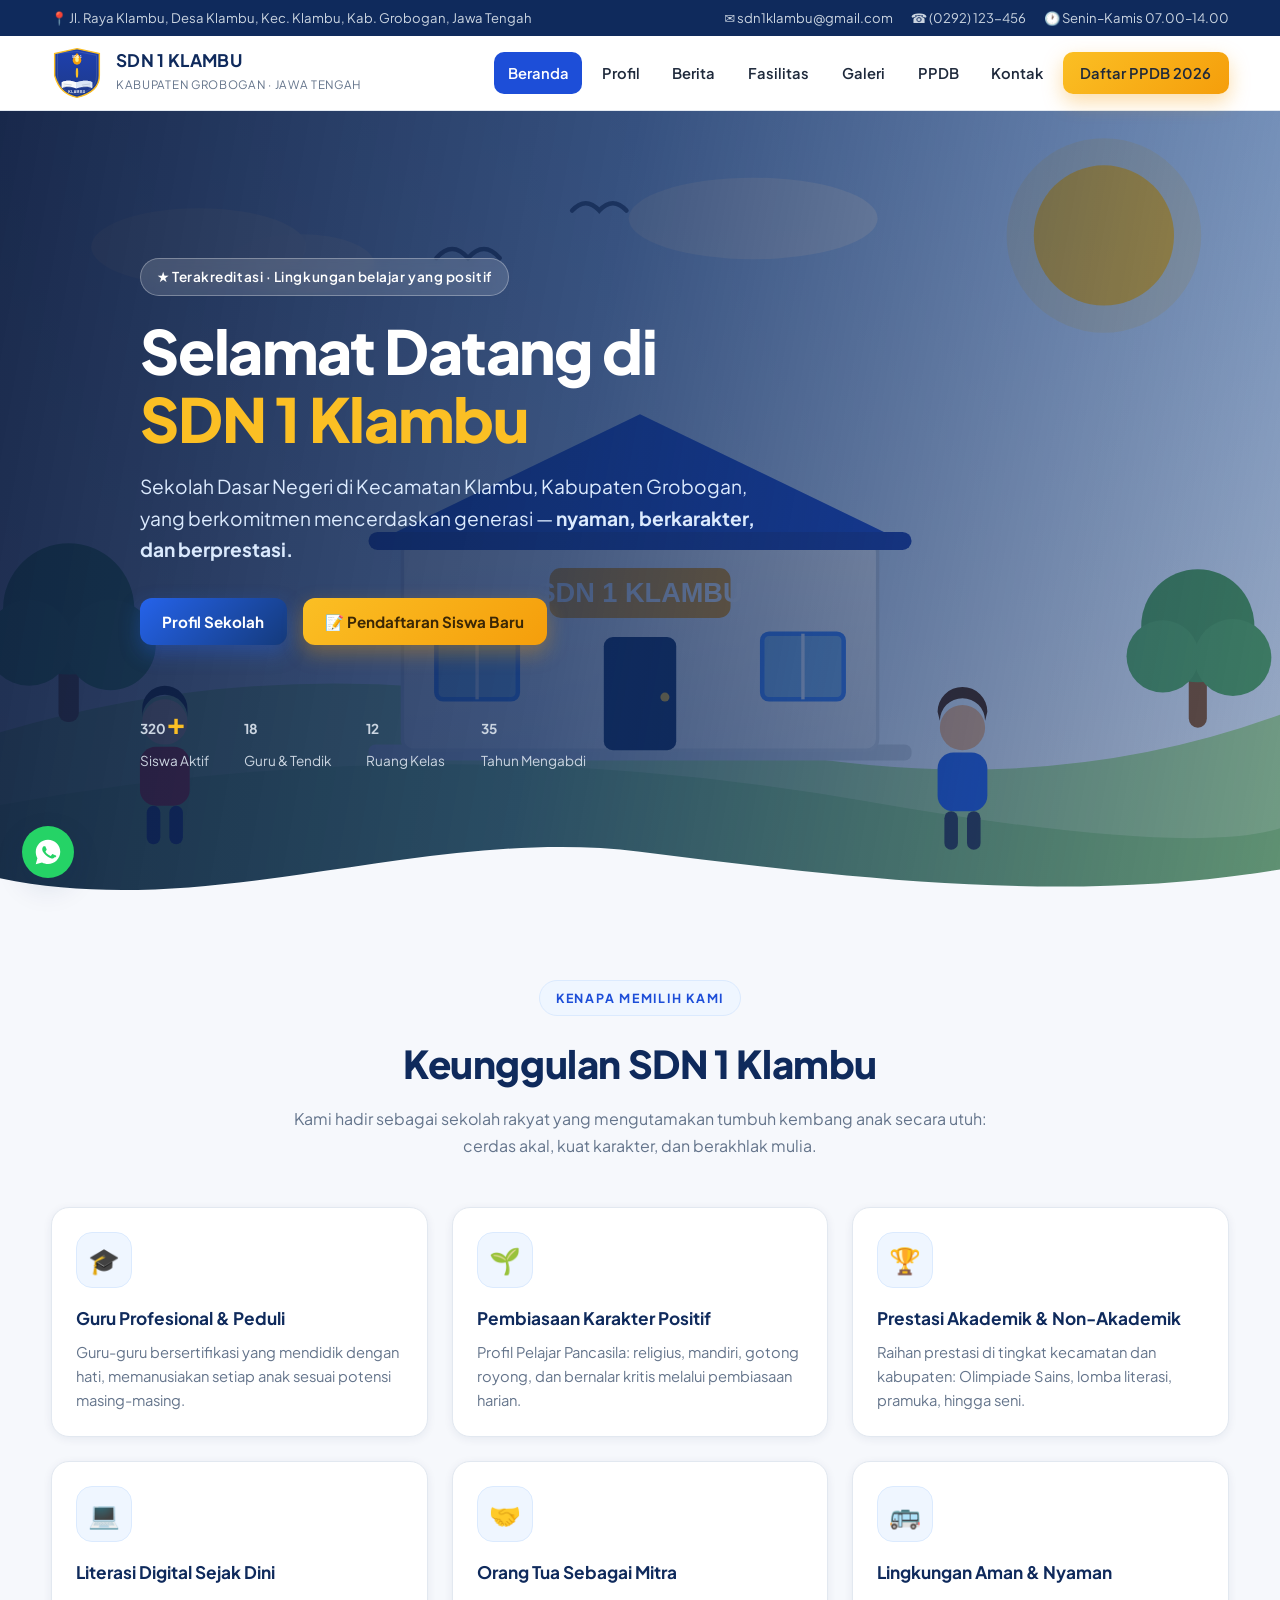
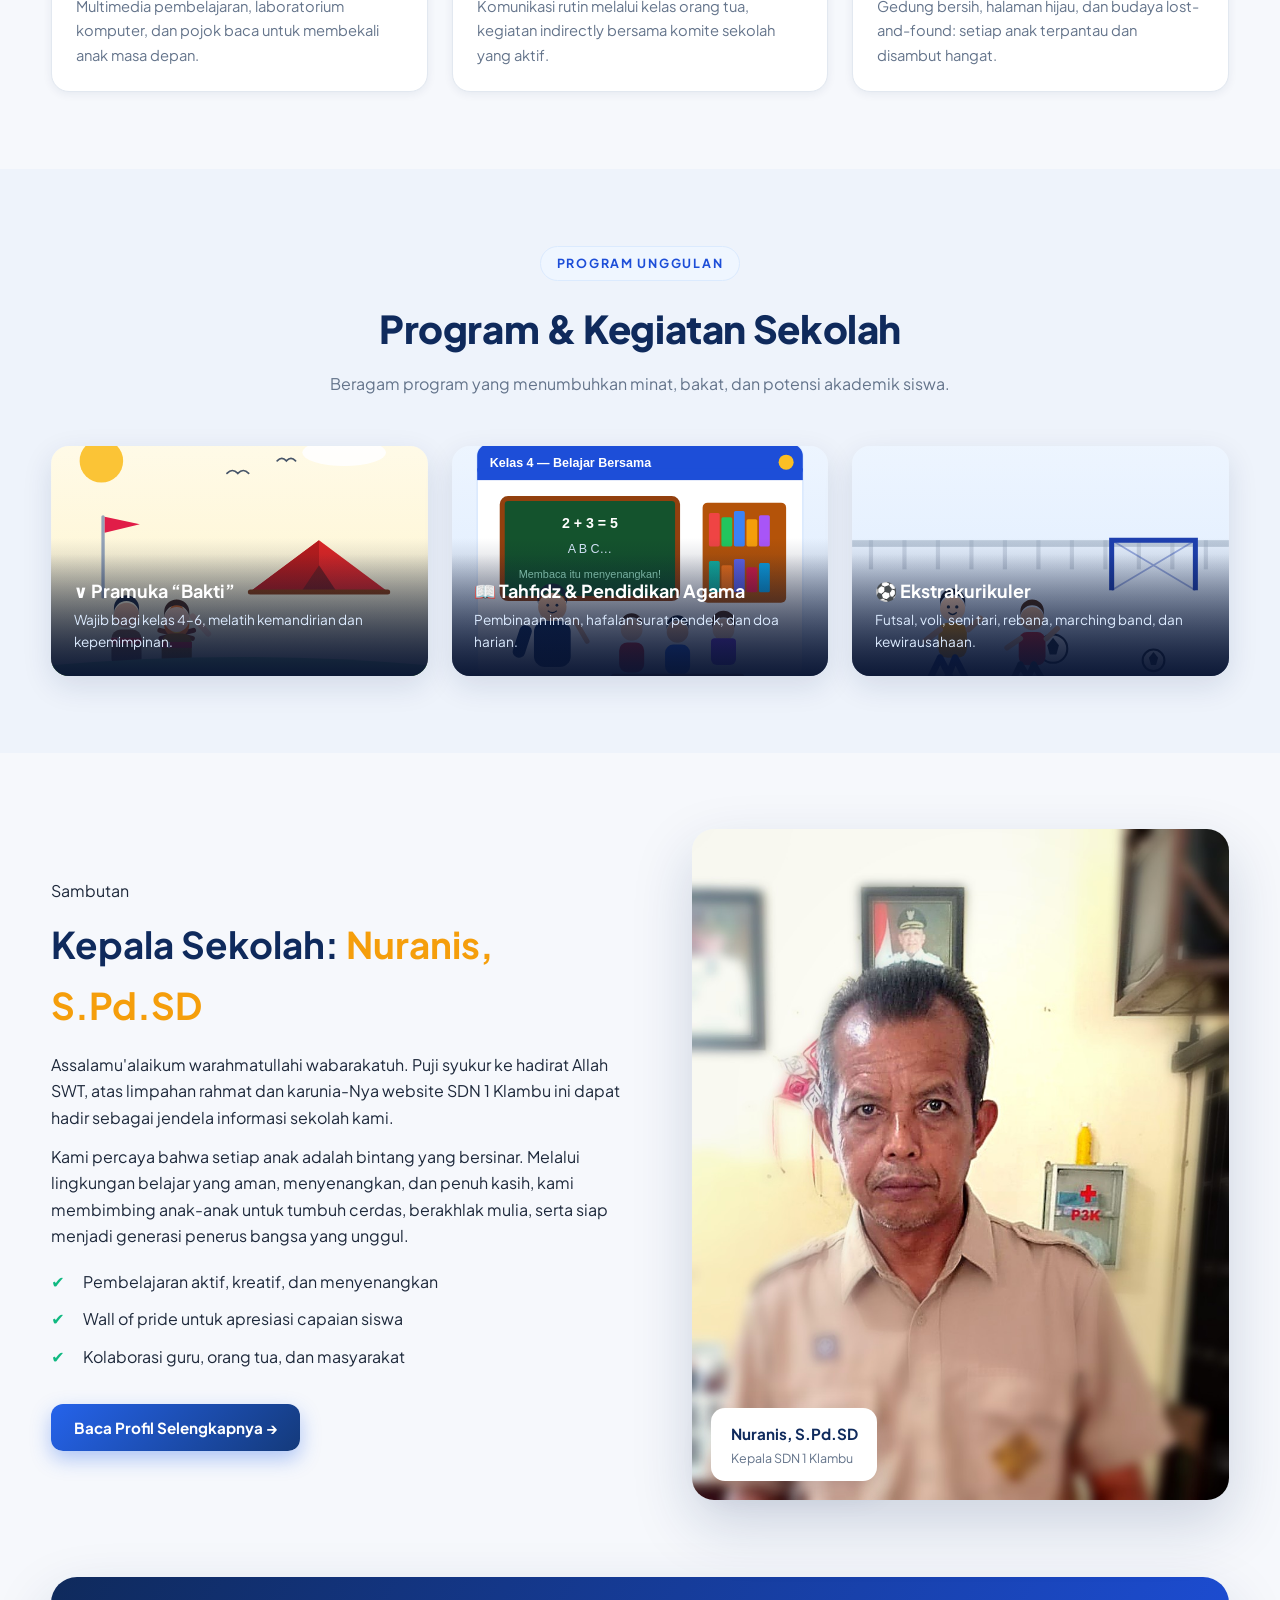
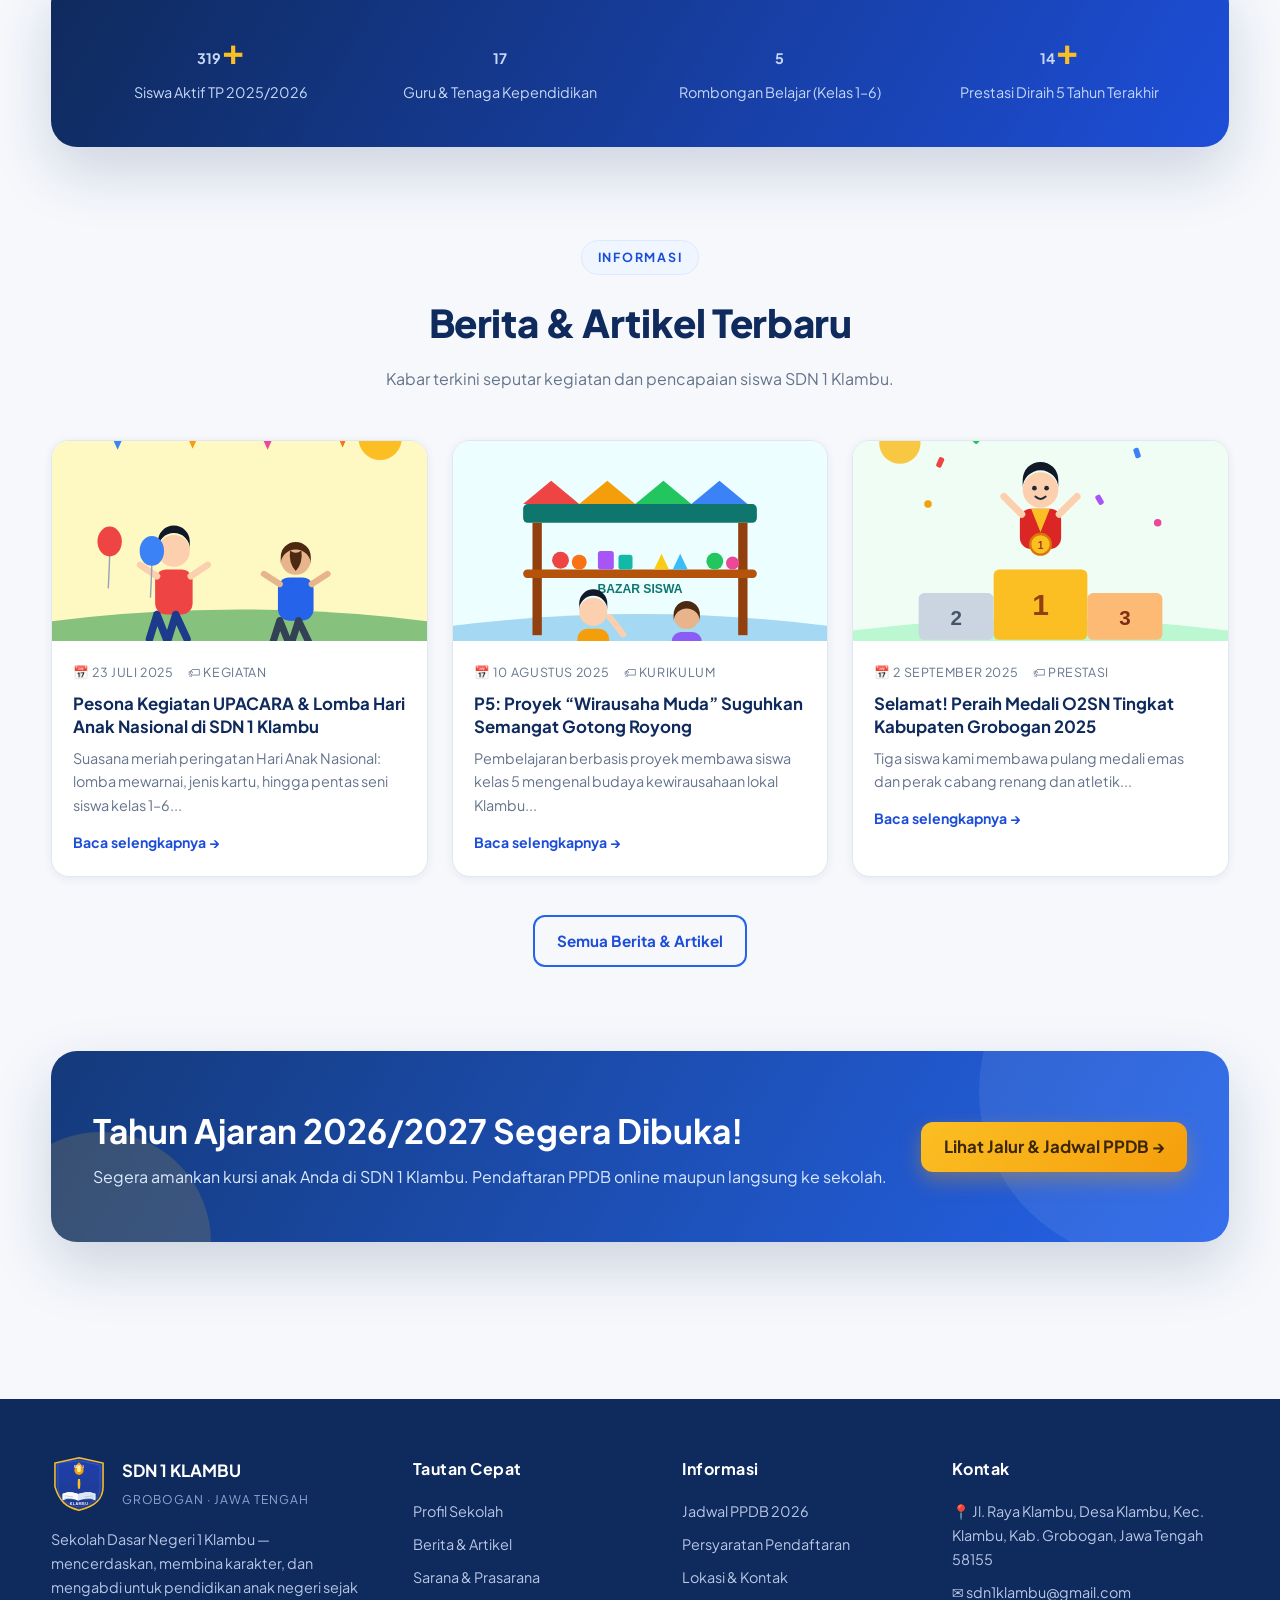
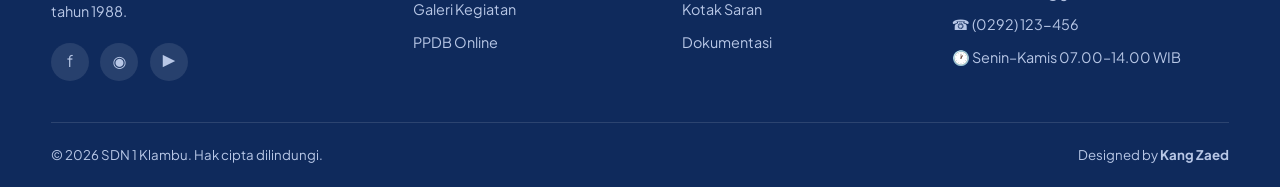
==== index.html @ c9714fe9 "Foto asli kepala sekolah: edit modern & tempel di beranda, profil, galeri" ====
<!DOCTYPE html>
<html lang="id">
<head>
<meta charset="UTF-8">
<meta name="viewport" content="width=device-width, initial-scale=1.0">
<title>SDN 1 Klambu — Sekolah Dasar Negeri 1 Klambu, Grobogan</title>
<meta name="description" content="Website resmi SD Negeri 1 Klambu, Kecamatan Klambu, Kabupaten Grobogan, Jawa Tengah. Kepala Sekolah: Nuranis, S.Pd.SD. Sekolah nyaman, berkarakter, berprestasi.">
<meta name="keywords" content="SDN 1 Klambu, SD Negeri Klambu, sekolah Grobogan, SD Klambu, PPDB Grobogan">
<meta property="og:title" content="SDN 1 Klambu — Sekolah Nyaman, Berkarakter, Berprestasi">
<meta property="og:description" content="Website resmi SD Negeri 1 Klambu, Kecamatan Klambu, Kabupaten Grobogan, Jawa Tengah.">
<meta property="og:type" content="website">
<link rel="icon" type="image/svg+xml" href="assets/img/logo.svg">
<link rel="preconnect" href="https://fonts.googleapis.com">
<link rel="preconnect" href="https://fonts.gstatic.com" crossorigin>
<link href="https://fonts.googleapis.com/css2?family=Plus+Jakarta+Sans:ital,wght@0,400;0,500;0,600;0,700;0,800;1,400&display=swap" rel="stylesheet">
<link rel="stylesheet" href="css/style.css">
</head>
<body>

<!-- ===== Topbar ===== -->
<div class="topbar">
  <div class="container">
    <div class="tb-item">📍 Jl. Raya Klambu, Desa Klambu, Kec. Klambu, Kab. Grobogan, Jawa Tengah</div>
    <div class="tb-right">
      <span class="tb-item">✉ sdn1klambu@gmail.com</span>
      <span class="tb-item">☎ (0292) 123-456</span>
      <span class="tb-item">🕐 Senin–Kamis 07.00–14.00</span>
    </div>
  </div>
</div>

<!-- ===== Navbar ===== -->
<header class="nav">
  <div class="container nav-inner">
    <a href="index.html" class="brand">
      <img src="assets/img/logo.svg" alt="Logo SDN 1 Klambu">
      <span class="brand-text">
        <strong>SDN 1 KLAMBU</strong>
        <span>Kabupaten Grobogan · Jawa Tengah</span>
      </span>
    </a>
    <nav class="menu">
      <a href="index.html" class="active">Beranda</a>
      <a href="profil.html">Profil</a>
      <a href="berita.html">Berita</a>
      <a href="fasilitas.html">Fasilitas</a>
      <a href="galeri.html">Galeri</a>
      <a href="ppdb.html">PPDB</a>
      <a href="kontak.html">Kontak</a>
      <a href="ppdb.html" class="btn btn-gold" style="padding:.55rem 1.1rem">Daftar PPDB 2026</a>
    </nav>
    <button class="burger" aria-label="Buka menu">
      <span></span><span></span><span></span>
    </button>
  </div>
</header>

<!-- ===== Hero ===== -->
<section class="hero">
  <div class="hero-bg"></div>
  <div class="container">
    <span class="hero-badge">★ Terakreditasi · Lingkungan belajar yang positif</span>
    <h1>Selamat Datang di<br><em>SDN 1 Klambu</em></h1>
    <p class="lead">Sekolah Dasar Negeri di Kecamatan Klambu, Kabupaten Grobogan, yang berkomitmen mencerdaskan generasi — <strong>nyaman, berkarakter, dan berprestasi.</strong></p>
    <div class="hero-cta">
      <a href="profil.html" class="btn btn-primary">Profil Sekolah</a>
      <a href="ppdb.html" class="btn btn-gold">📝 Pendaftaran Siswa Baru</a>
    </div>
    <div class="hero-stats">
      <div class="stat"><b><span data-count="320">0</span>+</b><span>Siswa Aktif</span></div>
      <div class="stat"><b><span data-count="18">0</span></b><span>Guru &amp; Tendik</span></div>
      <div class="stat"><b><span data-count="12">0</span></b><span>Ruang Kelas</span></div>
      <div class="stat"><b><span data-count="35">0</span></b><span>Tahun Mengabdi</span></div>
    </div>
  </div>
  <svg class="wave" viewBox="0 0 1440 90" preserveAspectRatio="none"><path fill="#f6f8fc" d="M0,60 C240,110 480,0 720,30 C960,60 1200,90 1440,50 L1440,90 L0,90 Z"></path></svg>
</section>

<!-- ===== Keunggulan ===== -->
<section class="sec">
  <div class="container">
    <div class="sec-head reveal">
      <span class="kicker">Kenapa Memilih Kami</span>
      <h2>Keunggulan SDN 1 Klambu</h2>
      <p>Kami hadir sebagai sekolah rakyat yang mengutamakan tumbuh kembang anak secara utuh: cerdas akal, kuat karakter, dan berakhlak mulia.</p>
    </div>
    <div class="grid-3">
      <div class="card feat reveal">
        <div class="card-body">
          <div class="icon-chip">🎓</div>
          <h3>Guru Profesional &amp; Peduli</h3>
          <p>Guru-guru bersertifikasi yang mendidik dengan hati, memanusiakan setiap anak sesuai potensi masing-masing.</p>
        </div>
      </div>
      <div class="card feat reveal">
        <div class="card-body">
          <div class="icon-chip">🌱</div>
          <h3>Pembiasaan Karakter Positif</h3>
          <p>Profil Pelajar Pancasila: religius, mandiri, gotong royong, dan bernalar kritis melalui pembiasaan harian.</p>
        </div>
      </div>
      <div class="card feat reveal">
        <div class="card-body">
          <div class="icon-chip">🏆</div>
          <h3>Prestasi Akademik &amp; Non-Akademik</h3>
          <p>Raihan prestasi di tingkat kecamatan dan kabupaten: Olimpiade Sains, lomba literasi, pramuka, hingga seni.</p>
        </div>
      </div>
      <div class="card feat reveal">
        <div class="card-body">
          <div class="icon-chip">💻</div>
          <h3>Literasi Digital Sejak Dini</h3>
          <p>Multimedia pembelajaran, laboratorium komputer, dan pojok baca untuk membekali anak masa depan.</p>
        </div>
      </div>
      <div class="card feat reveal">
        <div class="card-body">
          <div class="icon-chip">🤝</div>
          <h3>Orang Tua Sebagai Mitra</h3>
          <p>Komunikasi rutin melalui kelas orang tua, kegiatan indirectly bersama komite sekolah yang aktif.</p>
        </div>
      </div>
      <div class="card feat reveal">
        <div class="card-body">
          <div class="icon-chip">🚌</div>
          <h3>Lingkungan Aman &amp; Nyaman</h3>
          <p>Gedung bersih, halaman hijau, dan budaya lost-and-found: setiap anak terpantau dan disambut hangat.</p>
        </div>
      </div>
    </div>
  </div>
</section>

<!-- ===== Program & Kegiatan ===== -->
<section class="sec" style="background:#eef3fb">
  <div class="container">
    <div class="sec-head reveal">
      <span class="kicker">Program Unggulan</span>
      <h2>Program &amp; Kegiatan Sekolah</h2>
      <p>Beragam program yang menumbuhkan minat, bakat, dan potensi akademik siswa.</p>
    </div>
    <div class="grid-3">
      <div class="program-card reveal">
        <img src="assets/img/pramuka.svg" alt="Pramuka SDN 1 Klambu">
        <div class="overlay"><h3>∨ Pramuka “Bakti”</h3><p>Wajib bagi kelas 4–6, melatih kemandirian dan kepemimpinan.</p></div>
      </div>
      <div class="program-card reveal">
        <img src="assets/img/kelas-belajar.svg" alt="Kelas Tahfidz &amp; Agama">
        <div class="overlay"><h3>📖 Tahfidz &amp; Pendidikan Agama</h3><p>Pembinaan iman, hafalan surat pendek, dan doa harian.</p></div>
      </div>
      <div class="program-card reveal">
        <img src="assets/img/olahraga.svg" alt="Kegiatan Olahraga">
        <div class="overlay"><h3>⚽ Ekstrakurikuler</h3><p>Futsal, voli, seni tari, rebana, marching band, dan kewirausahaan.</p></div>
      </div>
    </div>
  </div>
</section>

<!-- ===== Sambutan Kepala Sekolah ===== -->
<section class="sec">
  <div class="container profile-grid">
    <div class="reveal">
      <span class="kicker">Sambutan</span>
      <h2 style="font-size:clamp(1.7rem,3.2vw,2.3rem);color:var(--blue-900);margin:.6rem 0 1rem">Kepala Sekolah: <em style="font-style:normal;color:var(--gold-500)">Nuranis, S.Pd.SD</em></h2>
      <p style="color:var(--ink)">Assalamu'alaikum warahmatullahi wabarakatuh. Puji syukur ke hadirat Allah SWT, atas limpahan rahmat dan karunia-Nya website SDN 1 Klambu ini dapat hadir sebagai jendela informasi sekolah kami.</p>
      <p style="color:var(--ink);margin-top:.8rem">Kami percaya bahwa setiap anak adalah bintang yang bersinar. Melalui lingkungan belajar yang aman, menyenangkan, dan penuh kasih, kami membimbing anak-anak untuk tumbuh cerdas, berakhlak mulia, serta siap menjadi generasi penerus bangsa yang unggul.</p>
      <ul class="checklist">
        <li>Pembelajaran aktif, kreatif, dan menyenangkan</li>
        <li>Wall of pride untuk apresiasi capaian siswa</li>
        <li>Kolaborasi guru, orang tua, dan masyarakat</li>
      </ul>
      <a href="profil.html" class="btn btn-primary" style="margin-top:1.4rem">Baca Profil Selengkapnya →</a>
    </div>
    <div class="reveal" style="position:relative">
      <img src="assets/img/kepsek-asli.jpg" alt="Kepala Sekolah Nuranis, S.Pd.SD" class="rounded" style="border-radius:22px;box-shadow:var(--shadow-lg)">
      <div style="position:absolute;bottom:1.2rem;left:1.2rem;background:#fff;border-radius:14px;padding:.8rem 1.2rem;box-shadow:var(--shadow-md)">
        <strong style="color:var(--blue-900);font-size:.95rem">Nuranis, S.Pd.SD</strong>
        <div style="font-size:.78rem;color:var(--mute)">Kepala SDN 1 Klambu</div>
      </div>
    </div>
  </div>
</section>

<!-- ===== Statistik ===== -->
<section class="sec" style="padding-top:0">
  <div class="container">
    <div class="stats-strip reveal">
      <div><b><span data-count="320">0</span>+</b><span>Siswa Aktif TP 2025/2026</span></div>
      <div><b><span data-count="18">0</span></b><span>Guru &amp; Tenaga Kependidikan</span></div>
      <div><b><span data-count="6">0</span></b><span>Rombongan Belajar (Kelas 1–6)</span></div>
      <div><b><span data-count="15">0</span>+</b><span>Prestasi Diraih 5 Tahun Terakhir</span></div>
    </div>
  </div>
</section>

<!-- ===== Berita Terbaru ===== -->
<section class="sec" style="padding-top:1rem">
  <div class="container">
    <div class="sec-head reveal">
      <span class="kicker">Informasi</span>
      <h2>Berita &amp; Artikel Terbaru</h2>
      <p>Kabar terkini seputar kegiatan dan pencapaian siswa SDN 1 Klambu.</p>
    </div>
    <div class="grid-3" id="kegiatan-grid">
      <article class="card news-card reveal">
        <img src="assets/img/berita1.svg" alt="Hari Anak Nasional">
        <div class="card-body">
          <div class="meta"><span>📅 23 Juli 2025</span><span>🏷 Kegiatan</span></div>
          <h3>Pesona Kegiatan UPACARA &amp; Lomba Hari Anak Nasional di SDN 1 Klambu</h3>
          <p>Suasana meriah peringatan Hari Anak Nasional: lomba mewarnai, jenis kartu, hingga pentas seni siswa kelas 1–6...</p>
          <a href="berita.html" class="link-more">Baca selengkapnya →</a>
        </div>
      </article>
      <article class="card news-card reveal">
        <img src="assets/img/berita2.svg" alt="P5 Profil Pelajar Pancasila">
        <div class="card-body">
          <div class="meta"><span>📅 10 Agustus 2025</span><span>🏷 Kurikulum</span></div>
          <h3>P5: Proyek “Wirausaha Muda” Suguhkan Semangat Gotong Royong</h3>
          <p>Pembelajaran berbasis proyek membawa siswa kelas 5 mengenal budaya kewirausahaan lokal Klambu...</p>
          <a href="berita.html" class="link-more">Baca selengkapnya →</a>
        </div>
      </article>
      <article class="card news-card reveal">
        <img src="assets/img/berita3.svg" alt="Juara O2SN">
        <div class="card-body">
          <div class="meta"><span>📅 2 September 2025</span><span>🏷 Prestasi</span></div>
          <h3>Selamat! Peraih Medali O2SN Tingkat Kabupaten Grobogan 2025</h3>
          <p>Tiga siswa kami membawa pulang medali emas dan perak cabang renang dan atletik...</p>
          <a href="berita.html" class="link-more">Baca selengkapnya →</a>
        </div>
      </article>
    </div>
    <div style="text-align:center;margin-top:2.4rem">
      <a href="berita.html" class="btn btn-outline">Semua Berita &amp; Artikel</a>
    </div>
  </div>
</section>

<!-- ===== CTA PPDB ===== -->
<section class="sec" style="padding-top:.5rem">
  <div class="container">
    <div class="cta-band reveal">
      <div>
        <h2>Tahun Ajaran 2026/2027 Segera Dibuka!</h2>
        <p>Segera amankan kursi anak Anda di SDN 1 Klambu. Pendaftaran PPDB online maupun langsung ke sekolah.</p>
      </div>
      <a href="ppdb.html" class="btn btn-gold" style="font-size:1.05rem">Lihat Jalur &amp; Jadwal PPDB →</a>
    </div>
  </div>
</section>

<!-- ===== Footer ===== -->
<footer>
  <div class="container">
    <div class="footer-main">
      <div>
        <div class="f-brand">
          <img src="assets/img/logo.svg" alt="Logo SDN 1 Klambu">
          <div><strong>SDN 1 KLAMBU</strong><span>Grobogan · Jawa Tengah</span></div>
        </div>
        <p style="font-size:.9rem">Sekolah Dasar Negeri 1 Klambu — mencerdaskan, membina karakter, dan mengabdi untuk pendidikan anak negeri sejak tahun 1988.</p>
        <div style="display:flex;gap:.7rem;margin-top:1.2rem">
          <a href="#" aria-label="Facebook" style="width:38px;height:38px;border-radius:50%;background:rgba(255,255,255,.1);display:grid;place-items:center">f</a>
          <a href="#" aria-label="Instagram" style="width:38px;height:38px;border-radius:50%;background:rgba(255,255,255,.1);display:grid;place-items:center">◉</a>
          <a href="#" aria-label="YouTube" style="width:38px;height:38px;border-radius:50%;background:rgba(255,255,255,.1);display:grid;place-items:center">▶</a>
        </div>
      </div>
      <div>
        <h4>Tautan Cepat</h4>
        <ul>
          <li><a href="profil.html">Profil Sekolah</a></li>
          <li><a href="berita.html">Berita &amp; Artikel</a></li>
          <li><a href="fasilitas.html">Sarana &amp; Prasarana</a></li>
          <li><a href="galeri.html">Galeri Kegiatan</a></li>
          <li><a href="ppdb.html">PPDB Online</a></li>
        </ul>
      </div>
      <div>
        <h4>Informasi</h4>
        <ul>
          <li><a href="ppdb.html">Jadwal PPDB 2026</a></li>
          <li><a href="ppdb.html#persyaratan">Persyaratan Pendaftaran</a></li>
          <li><a href="kontak.html">Lokasi &amp; Kontak</a></li>
          <li><a href="kontak.html#saran">Kotak Saran</a></li>
          <li><a href="galeri.html">Dokumentasi</a></li>
        </ul>
      </div>
      <div>
        <h4>Kontak</h4>
        <ul>
          <li>📍 Jl. Raya Klambu, Desa Klambu, Kec. Klambu, Kab. Grobogan, Jawa Tengah 58155</li>
          <li>✉ sdn1klambu@gmail.com</li>
          <li>☎ (0292) 123-456</li>
          <li>🕐 Senin–Kamis 07.00–14.00 WIB</li>
        </ul>
      </div>
    </div>
    <div class="footer-bottom">
      <span>© <span id="tahun">2025</span> SDN 1 Klambu. Hak cipta dilindungi.</span>
      <span class="credit">Designed by <strong>Kang Zaed</strong></span>
    </div>
    <style>.footer-main{margin-bottom:0}</style>
  </div>
  <style>.footer-bottom{margin:0}</style></footer>

<!-- Tombol aksi -->
<button id="toTop" aria-label="Kembali ke atas">↑</button>
<a class="wa-float" href="https://wa.me/6281234567890" target="_blank" rel="noopener" aria-label="Hubungi via WhatsApp">
  <svg viewBox="0 0 32 32"><path d="M16 2C8.3 2 2 8.3 2 16c0 2.5.7 4.9 1.9 7L2 30l7.2-1.9c2 1.1 4.3 1.7 6.8 1.7 7.7 0 14-6.3 14-14S23.7 2 16 2zm8.1 19.4c-.3.9-1.8 1.8-2.5 1.9-.6.1-1.4.2-2.3-.2-.5-.2-1.2-.4-2.1-.8-3.7-1.6-6.1-5.4-6.3-5.6-.2-.2-1.5-2-1.5-3.8 0-1.8.9-2.7 1.3-3.1.3-.4.7-.4 1-.4h.7c.2 0 .5-.1.8.6.3.8 1.1 2.6 1.2 2.8.1.2.2.4 0 .7-.1.2-.2.4-.4.7l-.6.7c-.2.2-.4.4-.2.8.2.4 1 1.7 2.2 2.7 1.5 1.4 2.8 1.8 3.2 2 .4.2.6.2.9-.1.2-.3 1-1.2 1.3-1.6.3-.4.5-.3.9-.2.4.1 2.4 1.1 2.8 1.3.4.2.7.3.8.5.1.2.1 1-.2 1.9z"/></svg>
</a>

<!-- Lightbox -->
<div class="lightbox" id="lightbox">
  <button class="lb-close" aria-label="Tutup">×</button>
  <img src="" alt="Pratinjau foto">
</div>

<script src="js/main.js"></script>
<script src="js/kegiatan-publik.js"></script>
</body>
</html>
---- css/style.css ----
/* ============================================================
   SDN 1 KLAMBU — Global Stylesheet
   Palet: biru institusional + aksen emas, segar & modern
   ============================================================ */
:root{
  --blue-900:#0f2a5c;
  --blue-800:#143a7b;
  --blue-700:#1d4ed8;
  --blue-600:#2563eb;
  --blue-500:#3b82f6;
  --blue-100:#dbeafe;
  --blue-50:#eff6ff;
  --gold-500:#f59e0b;
  --gold-400:#fbbf24;
  --green-500:#10b981;
  --ink:#1e293b;
  --mute:#64748b;
  --bg:#f6f8fc;
  --card:#ffffff;
  --line:#e2e8f0;
  --radius:18px;
  --shadow-sm:0 2px 10px rgba(15,42,92,.07);
  --shadow-md:0 10px 30px rgba(15,42,92,.12);
  --shadow-lg:0 24px 60px rgba(15,42,92,.18);
  --font:'Plus Jakarta Sans','Segoe UI',system-ui,-apple-system,sans-serif;
}
*{margin:0;padding:0;box-sizing:border-box}
html{scroll-behavior:smooth}
body{
  font-family:var(--font);
  color:var(--ink);
  background:var(--bg);
  line-height:1.65;
  -webkit-font-smoothing:antialiased;
}
img{max-width:100%;display:block}
a{color:var(--blue-700);text-decoration:none}
a:hover{text-decoration:underline}
.container{width:min(1180px,92%);margin-inline:auto}

/* ---------- Top bar ---------- */
.topbar{background:var(--blue-900);color:#cbd5e1;font-size:.82rem}
.topbar .container{display:flex;justify-content:space-between;align-items:center;padding:.45rem 0;gap:1rem;flex-wrap:wrap}
.topbar a{color:#e2e8f0}
.topbar .tb-item{display:inline-flex;align-items:center;gap:.4rem}
.topbar .tb-right{display:flex;gap:1.1rem;align-items:center}

/* ---------- Navbar ---------- */
header.nav{position:sticky;top:0;z-index:1000;background:rgba(255,255,255,.92);backdrop-filter:blur(12px);border-bottom:1px solid var(--line);transition:box-shadow .25s}
header.nav.scrolled{box-shadow:var(--shadow-md)}
.nav-inner{display:flex;align-items:center;justify-content:space-between;padding:.7rem 0;gap:1rem}
.brand{display:flex;align-items:center;gap:.8rem;text-decoration:none!important}
.brand img{width:52px;height:52px;object-fit:contain}
.brand-text strong{display:block;color:var(--blue-900);font-size:1.08rem;line-height:1.2;letter-spacing:.02em}
.brand-text span{font-size:.72rem;color:var(--mute);letter-spacing:.06em;text-transform:uppercase}
nav.menu{display:flex;gap:.35rem;align-items:center}
nav.menu a{padding:.55rem .85rem;border-radius:10px;color:var(--ink);font-weight:600;font-size:.92rem;transition:.2s}
nav.menu a:hover{background:var(--blue-50);color:var(--blue-700);text-decoration:none}
nav.menu a.active{background:var(--blue-700);color:#fff}
.btn{display:inline-flex;align-items:center;gap:.5rem;padding:.7rem 1.4rem;border-radius:12px;font-weight:700;font-size:.95rem;cursor:pointer;border:none;transition:.25s;text-decoration:none!important}
.btn-primary{background:linear-gradient(135deg,var(--blue-600),var(--blue-800));color:#fff;box-shadow:0 8px 20px rgba(37,99,235,.35)}
.btn-primary:hover{transform:translateY(-2px);box-shadow:0 12px 26px rgba(37,99,235,.45)}
.btn-gold{background:linear-gradient(135deg,var(--gold-400),var(--gold-500));color:#3b2705;box-shadow:0 8px 20px rgba(245,158,11,.35)}
.btn-gold:hover{transform:translateY(-2px)}
.btn-outline{border:2px solid var(--blue-600);color:var(--blue-700);background:transparent}
.btn-outline:hover{background:var(--blue-600);color:#fff}
.burger{display:none;flex-direction:column;gap:5px;background:none;border:none;cursor:pointer;padding:.5rem}
.burger span{width:26px;height:3px;background:var(--blue-900);border-radius:3px;transition:.3s}

/* ---------- Hero ---------- */
.hero{position:relative;min-height:88vh;display:flex;align-items:center;color:#fff;overflow:hidden}
.hero-bg{position:absolute;inset:0;background:url('../assets/img/hero-sekolah.svg') center/cover no-repeat;transform:scale(1.05);animation:heroZoom 18s ease-out forwards}
@keyframes heroZoom{to{transform:scale(1)}}
.hero::after{content:'';position:absolute;inset:0;background:linear-gradient(100deg,rgba(10,25,60,.92) 0%,rgba(15,42,92,.78) 45%,rgba(15,42,92,.35) 100%)}
.hero .container{position:relative;z-index:2;padding:6rem 0 5rem;max-width:1000px}
.hero-badge{display:inline-flex;align-items:center;gap:.5rem;background:rgba(255,255,255,.14);border:1px solid rgba(255,255,255,.3);padding:.45rem 1rem;border-radius:999px;font-size:.85rem;font-weight:600;letter-spacing:.04em;backdrop-filter:blur(6px)}
.hero h1{font-size:clamp(2.2rem,5vw,3.8rem);line-height:1.12;margin:1.2rem 0;font-weight:800;letter-spacing:-.02em}
.hero h1 em{font-style:normal;color:var(--gold-400)}
.hero p.lead{font-size:clamp(1rem,2vw,1.2rem);color:#dbeafe;max-width:640px;margin-bottom:2rem}
.hero-cta{display:flex;gap:1rem;flex-wrap:wrap}
.hero-stats{margin-top:3.2rem;display:grid;grid-template-columns:repeat(4,auto);gap:2.2rem;width:fit-content}
.hero-stats .stat b{display:block;font-size:1.9rem;color:var(--gold-400)}
.hero-stats .stat span{font-size:.85rem;color:#cbd5e1}

/* wave divider */
.wave{position:absolute;bottom:-2px;left:0;width:100%;z-index:3}

/* ---------- Sections ---------- */
section.sec{padding:4.8rem 0}
.sec-head{text-align:center;max-width:720px;margin:0 auto 3rem}
.sec-head .kicker{display:inline-block;color:var(--blue-700);background:var(--blue-50);border:1px solid var(--blue-100);font-weight:700;font-size:.78rem;letter-spacing:.14em;text-transform:uppercase;padding:.4rem 1rem;border-radius:999px;margin-bottom:1rem}
.sec-head h2{font-size:clamp(1.7rem,3.4vw,2.4rem);color:var(--blue-900);font-weight:800;letter-spacing:-.01em}
.sec-head p{color:var(--mute);margin-top:.7rem}

/* ---------- Cards ---------- */
.grid-3{display:grid;grid-template-columns:repeat(3,1fr);gap:1.5rem}
.grid-4{display:grid;grid-template-columns:repeat(4,1fr);gap:1.4rem}
.grid-2{display:grid;grid-template-columns:repeat(2,1fr);gap:1.5rem}
.card{background:var(--card);border-radius:var(--radius);box-shadow:var(--shadow-sm);border:1px solid var(--line);transition:.3s;overflow:hidden}
.card:hover{transform:translateY(-6px);box-shadow:var(--shadow-md)}
.card .card-body{padding:1.5rem}
.icon-chip{width:56px;height:56px;border-radius:16px;display:grid;place-items:center;font-size:1.6rem;margin-bottom:1rem;background:var(--blue-50);border:1px solid var(--blue-100)}

/* keunggulan */
.feat .card-body h3{font-size:1.08rem;margin-bottom:.45rem;color:var(--blue-900)}
.feat .card-body p{font-size:.92rem;color:var(--mute)}

/* program */
.program-card{position:relative;border-radius:var(--radius);overflow:hidden;min-height:230px;display:flex;align-items:flex-end;color:#fff;box-shadow:var(--shadow-md)}
.program-card img{position:absolute;inset:0;width:100%;height:100%;object-fit:cover;transition:transform .6s}
.program-card:hover img{transform:scale(1.08)}
.program-card .overlay{position:relative;z-index:2;width:100%;padding:1.4rem;background:linear-gradient(transparent,rgba(8,20,50,.92));}
.program-card .overlay h3{font-size:1.12rem;margin-bottom:.2rem}
.program-card .overlay p{font-size:.85rem;color:#dbeafe}
.program-card::after{content:'';position:absolute;inset:0;background:linear-gradient(transparent 40%,rgba(8,20,50,.65));z-index:1}

/* ---------- Berita ---------- */
.news-card img{height:200px;width:100%;object-fit:cover}
.news-card .card-body{padding:1.3rem}
.news-card .meta{font-size:.78rem;color:var(--mute);display:flex;gap:.9rem;margin-bottom:.55rem;text-transform:uppercase;letter-spacing:.05em}
.news-card h3{font-size:1.05rem;color:var(--blue-900);line-height:1.4}
.news-card p{font-size:.9rem;color:var(--mute);margin-top:.5rem}
.link-more{font-weight:700;font-size:.88rem;display:inline-flex;align-items:center;gap:.35rem;margin-top:.8rem}

/* ---------- CTA banner ---------- */
.cta-band{background:linear-gradient(120deg,var(--blue-800),var(--blue-600));border-radius:26px;color:#fff;padding:3.2rem 2.6rem;display:flex;align-items:center;justify-content:space-between;gap:2rem;flex-wrap:wrap;box-shadow:var(--shadow-lg);position:relative;overflow:hidden}
.cta-band::before{content:'';position:absolute;width:340px;height:340px;border-radius:50%;background:rgba(255,255,255,.08);top:-130px;right:-90px}
.cta-band::after{content:'';position:absolute;width:220px;height:220px;border-radius:50%;background:rgba(251,191,36,.15);bottom:-110px;left:-60px}
.cta-band h2{font-size:clamp(1.5rem,3vw,2.1rem);position:relative;z-index:2}
.cta-band p{color:#dbeafe;margin-top:.4rem;position:relative;z-index:2}
.cta-band .btn{position:relative;z-index:2}

/* ---------- Header halaman dalam ---------- */
.page-hero{background:linear-gradient(120deg,var(--blue-900),var(--blue-700));color:#fff;padding:4.5rem 0 3.4rem;position:relative;overflow:hidden}
.page-hero::after{content:'';position:absolute;right:-120px;top:-120px;width:340px;height:340px;border-radius:50%;background:rgba(255,255,255,.07)}
.page-hero h1{font-size:clamp(1.9rem,4vw,2.7rem);font-weight:800}
.page-hero p{color:#c7d7f5;max-width:640px;margin-top:.6rem}
.crumbs{font-size:.85rem;color:#9db6e4;margin-bottom:1rem}
.crumbs a{color:#c7d7f5}

/* ---------- Profil ---------- */
.profile-grid{display:grid;grid-template-columns:1.05fr .95fr;gap:3rem;align-items:center}
.profile-grid img.rounded{border-radius:22px;box-shadow:var(--shadow-lg)}
.checklist{list-style:none;margin-top:1.2rem}
.checklist li{padding-left:2rem;position:relative;margin-bottom:.7rem;color:var(--ink)}
.checklist li::before{content:'✔';position:absolute;left:0;top:0;color:var(--green-500);font-weight:800}
.visi-misi{display:grid;grid-template-columns:1fr 1fr;gap:1.5rem;margin-top:3rem}
.vm-card{padding:2rem;border-radius:var(--radius);background:var(--card);border:1px solid var(--line);box-shadow:var(--shadow-sm)}
.vm-card h3{color:var(--blue-900);margin-bottom:.7rem;display:flex;align-items:center;gap:.6rem}
.vm-card ul{margin-left:1.2rem;color:var(--ink);font-size:.95rem}
.vm-card ul li{margin-bottom:.45rem}

/* statistik strip */
.stats-strip{background:linear-gradient(120deg,var(--blue-900),var(--blue-700));color:#fff;border-radius:26px;padding:2.6rem;display:grid;grid-template-columns:repeat(4,1fr);gap:1.5rem;text-align:center;box-shadow:var(--shadow-lg)}
.stats-strip b{font-size:2.3rem;color:var(--gold-400);display:block}
.stats-strip span{color:#c7d7f5;font-size:.9rem}

/* ---------- Fasilitas ---------- */
.facility{display:flex;gap:1.1rem;align-items:flex-start;background:var(--card);border:1px solid var(--line);border-radius:var(--radius);padding:1.4rem;box-shadow:var(--shadow-sm);transition:.25s}
.facility:hover{transform:translateY(-4px);box-shadow:var(--shadow-md)}
.facility .icon-chip{margin:0;flex-shrink:0}
.facility h3{font-size:1rem;color:var(--blue-900)}
.facility p{font-size:.88rem;color:var(--mute);margin-top:.3rem}

/* ---------- Galeri ---------- */
.galeri-grid{display:grid;grid-template-columns:repeat(4,1fr);gap:1rem}
.galeri-item{position:relative;border-radius:16px;overflow:hidden;cursor:pointer;aspect-ratio:4/3}
.galeri-item img{width:100%;height:100%;object-fit:cover;transition:transform .5s}
.galeri-item:hover img{transform:scale(1.1)}
.galeri-item figcaption{position:absolute;inset:auto 0 0 0;padding:.8rem 1rem;background:linear-gradient(transparent,rgba(8,20,50,.9));color:#fff;font-size:.85rem;font-weight:600;opacity:0;transition:.3s}
.galeri-item:hover figcaption{opacity:1}

/* lightbox */
.lightbox{position:fixed;inset:0;background:rgba(5,12,30,.92);display:none;place-items:center;z-index:2000;padding:2rem}
.lightbox.open{display:grid}
.lightbox img{max-width:min(920px,92vw);max-height:82vh;border-radius:14px;box-shadow:var(--shadow-lg)}
.lightbox .lb-close{position:absolute;top:1.4rem;right:1.8rem;font-size:2rem;color:#fff;background:none;border:none;cursor:pointer}

/* ---------- PPDB ---------- */
.steps{display:grid;grid-template-columns:repeat(4,1fr);gap:1.4rem;counter-reset:step}
.step{background:var(--card);border:1px solid var(--line);border-radius:var(--radius);padding:1.6rem;position:relative;box-shadow:var(--shadow-sm)}
.step .num{width:44px;height:44px;border-radius:50%;background:linear-gradient(135deg,var(--blue-600),var(--blue-800));color:#fff;font-weight:800;display:grid;place-items:center;margin-bottom:1rem;box-shadow:0 6px 16px rgba(37,99,235,.35)}
.step h3{font-size:1rem;color:var(--blue-900);margin-bottom:.4rem}
.step p{font-size:.88rem;color:var(--mute)}
.ppdb-info{display:grid;grid-template-columns:1fr 1fr;gap:1.5rem;margin-top:2.5rem}
.info-panel{background:var(--card);border:1px solid var(--line);border-radius:var(--radius);padding:2rem;box-shadow:var(--shadow-sm)}
.info-panel h3{color:var(--blue-900);margin-bottom:1rem;display:flex;gap:.6rem;align-items:center}
.info-panel table{width:100%;border-collapse:collapse;font-size:.92rem}
.info-panel td{padding:.6rem .4rem;border-bottom:1px dashed var(--line)}
.info-panel td:first-child{color:var(--mute);width:42%}
.timeline li{list-style:none;padding:1rem 0 1rem 2.2rem;position:relative;border-left:2px solid var(--blue-100);margin-left:.8rem}
.timeline li::before{content:'';position:absolute;left:-8px;top:1.35rem;width:14px;height:14px;border-radius:50%;background:var(--blue-600);box-shadow:0 0 0 4px var(--blue-50)}
.timeline b{color:var(--blue-900)}
.timeline .tgl{display:inline-block;font-size:.78rem;background:var(--blue-50);color:var(--blue-700);border:1px solid var(--blue-100);padding:.15rem .6rem;border-radius:999px;margin-bottom:.3rem;font-weight:700}

/* ---------- Kontak ---------- */
.contact-grid{display:grid;grid-template-columns:1fr 1.2fr;gap:2.2rem;align-items:start}
.contact-card{background:var(--card);border:1px solid var(--line);border-radius:var(--radius);padding:2rem;box-shadow:var(--shadow-sm)}
.contact-item{display:flex;gap:1rem;margin-bottom:1.4rem}
.contact-item .icon-chip{width:48px;height:48px;font-size:1.3rem;margin:0;flex-shrink:0}
.contact-item h4{font-size:.95rem;color:var(--blue-900)}
.contact-item p{font-size:.9rem;color:var(--mute)}
.form-group{margin-bottom:1.1rem}
.form-group label{display:block;font-weight:600;font-size:.88rem;margin-bottom:.4rem;color:var(--blue-900)}
.form-group input,.form-group textarea,.form-group select{width:100%;padding:.8rem 1rem;border:1.5px solid var(--line);border-radius:12px;font-family:var(--font);font-size:.92rem;transition:.2s;background:#fbfdff}
.form-group input:focus,.form-group textarea:focus,.form-group select:focus{outline:none;border-color:var(--blue-600);box-shadow:0 0 0 4px var(--blue-100)}
.map-wrap{border-radius:var(--radius);overflow:hidden;box-shadow:var(--shadow-md);margin-top:2.2rem;line-height:0}
.map-wrap iframe{width:100%;height:380px;border:0}

/* ---------- Footer ---------- */
footer{background:var(--blue-900);color:#b8c7e6;margin-top:5rem}
.footer-main{display:grid;grid-template-columns:1.4fr 1fr 1fr 1.2fr;gap:2.4rem;padding:3.6rem 0 2.6rem}
.footer-main h4{color:#fff;font-size:1rem;margin-bottom:1.1rem;letter-spacing:.03em}
.footer-main ul{list-style:none}
.footer-main ul li{margin-bottom:.55rem;font-size:.9rem}
.footer-main a{color:#b8c7e6}
.footer-main a:hover{color:var(--gold-400);text-decoration:none}
.f-brand{display:flex;gap:.9rem;align-items:center;margin-bottom:1rem}
.f-brand img{width:56px;height:56px}
.f-brand strong{color:#fff;display:block;font-size:1.05rem}
.f-brand span{font-size:.75rem;letter-spacing:.08em;text-transform:uppercase;color:#8fa8d4}
.footer-bottom{border-top:1px solid rgba(255,255,255,.12);padding:1.3rem 0;font-size:.83rem;display:flex;justify-content:space-between;gap:1rem;flex-wrap:wrap}
.footer-bottom a{color:#c7d7f5}

/* ---------- Kredit desainer: bawah kanan ---------- */
.footer-credit{
  display:flex;justify-content:flex-end;
  padding:0 0 1.4rem;
  font-size:.85rem;color:#8fa8d4;
}
.footer-credit strong{color:var(--gold-400);letter-spacing:.03em}
.footer-credit span{
  background:rgba(255,255,255,.07);
  border:1px solid rgba(255,255,255,.14);
  padding:.5rem 1.1rem;border-radius:999px;
  backdrop-filter:blur(4px);
}

/* ---------- Reveal animation ---------- */
.reveal{opacity:0;transform:translateY(26px);transition:opacity .7s ease,transform .7s ease}
.reveal.visible{opacity:1;transform:none}

/* ---------- Back to top ---------- */
#toTop{position:fixed;right:1.4rem;bottom:1.4rem;width:48px;height:48px;border-radius:50%;background:var(--blue-700);color:#fff;border:none;font-size:1.2rem;cursor:pointer;opacity:0;pointer-events:none;transition:.3s;box-shadow:var(--shadow-md);z-index:1500}
#toTop.show{opacity:1;pointer-events:auto}
#toTop:hover{background:var(--blue-900)}

/* ---------- WhatsApp float ---------- */
.wa-float{position:fixed;left:1.4rem;bottom:1.4rem;width:52px;height:52px;border-radius:50%;background:#25d366;display:grid;place-items:center;box-shadow:var(--shadow-md);z-index:1500;transition:.25s}
.wa-float:hover{transform:scale(1.1)}
.wa-float svg{width:28px;height:28px;fill:#fff}

/* ---------- Responsive ---------- */
@media(max-width:1024px){
  .grid-3{grid-template-columns:repeat(2,1fr)}
  .grid-4{grid-template-columns:repeat(2,1fr)}
  .galeri-grid{grid-template-columns:repeat(3,1fr)}
  .profile-grid{grid-template-columns:1fr}
  .footer-main{grid-template-columns:1fr 1fr}
  .hero-stats{gap:1.4rem}
}
@media(max-width:768px){
  nav.menu{position:fixed;top:0;right:-100%;height:100vh;width:min(320px,80vw);background:#fff;flex-direction:column;align-items:flex-start;padding:5.5rem 2rem 2rem;gap:.4rem;box-shadow:var(--shadow-lg);transition:right .35s;z-index:1200}
  nav.menu.open{right:0}
  nav.menu a{width:100%;padding:.9rem 1rem}
  .burger{display:flex;z-index:1300}
  .burger.on span:nth-child(1){transform:translateY(8px) rotate(45deg)}
  .burger.on span:nth-child(2){opacity:0}
  .burger.on span:nth-child(3){transform:translateY(-8px) rotate(-45deg)}
  .grid-3,.grid-2,.visi-misi,.ppdb-info,.contact-grid{grid-template-columns:1fr}
  .steps{grid-template-columns:repeat(2,1fr)}
  .galeri-grid{grid-template-columns:repeat(2,1fr)}
  .stats-strip{grid-template-columns:repeat(2,1fr);padding:2rem}
  .hero-stats{grid-template-columns:repeat(2,auto)}
  .cta-band{padding:2.4rem 1.6rem}
  .footer-main{grid-template-columns:1fr;gap:1.8rem}
  .topbar .tb-right{display:none}
}
@media(max-width:480px){
  .steps{grid-template-columns:1fr}
  .galeri-grid{grid-template-columns:repeat(2,1fr)}
  .hero-stats{gap:1rem}
  .hero-stats .stat b{font-size:1.5rem}
}

/* print */
@media print{
  header.nav,.topbar,footer,#toTop,.wa-float{display:none}
}
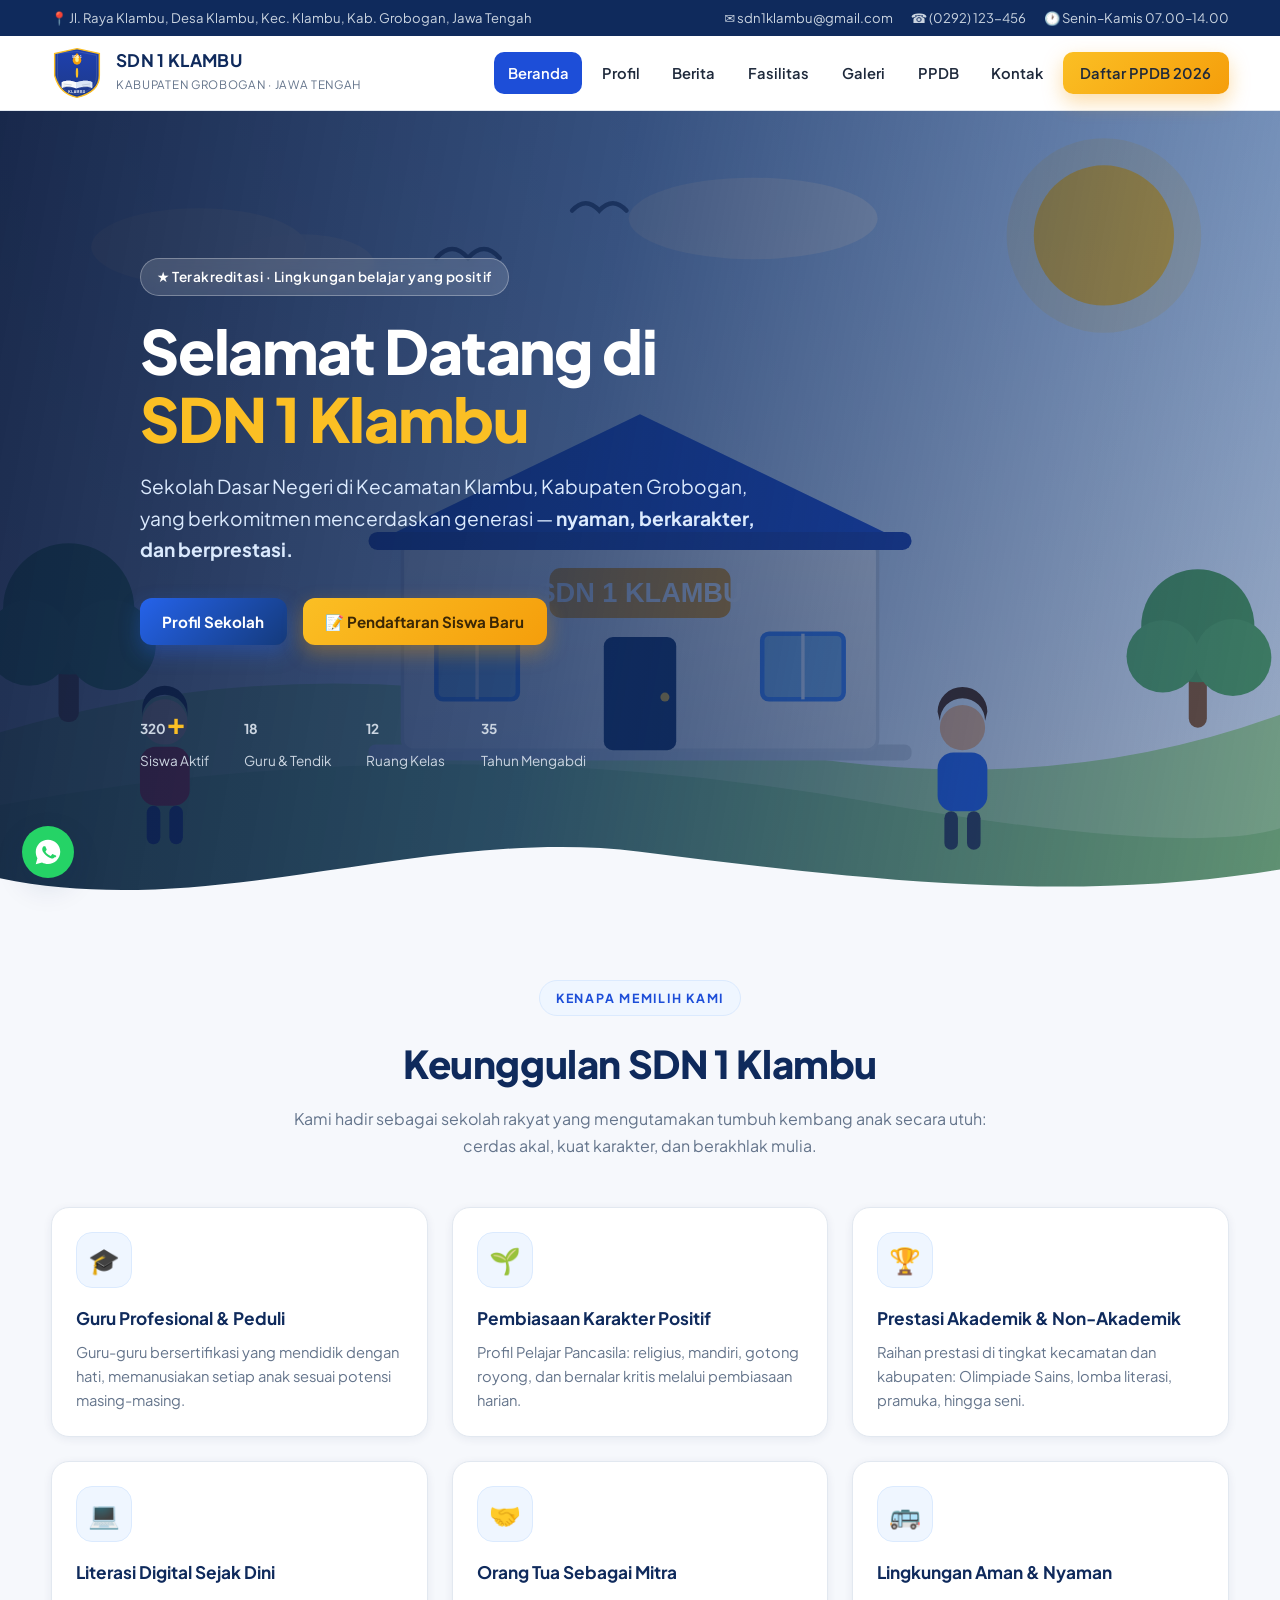
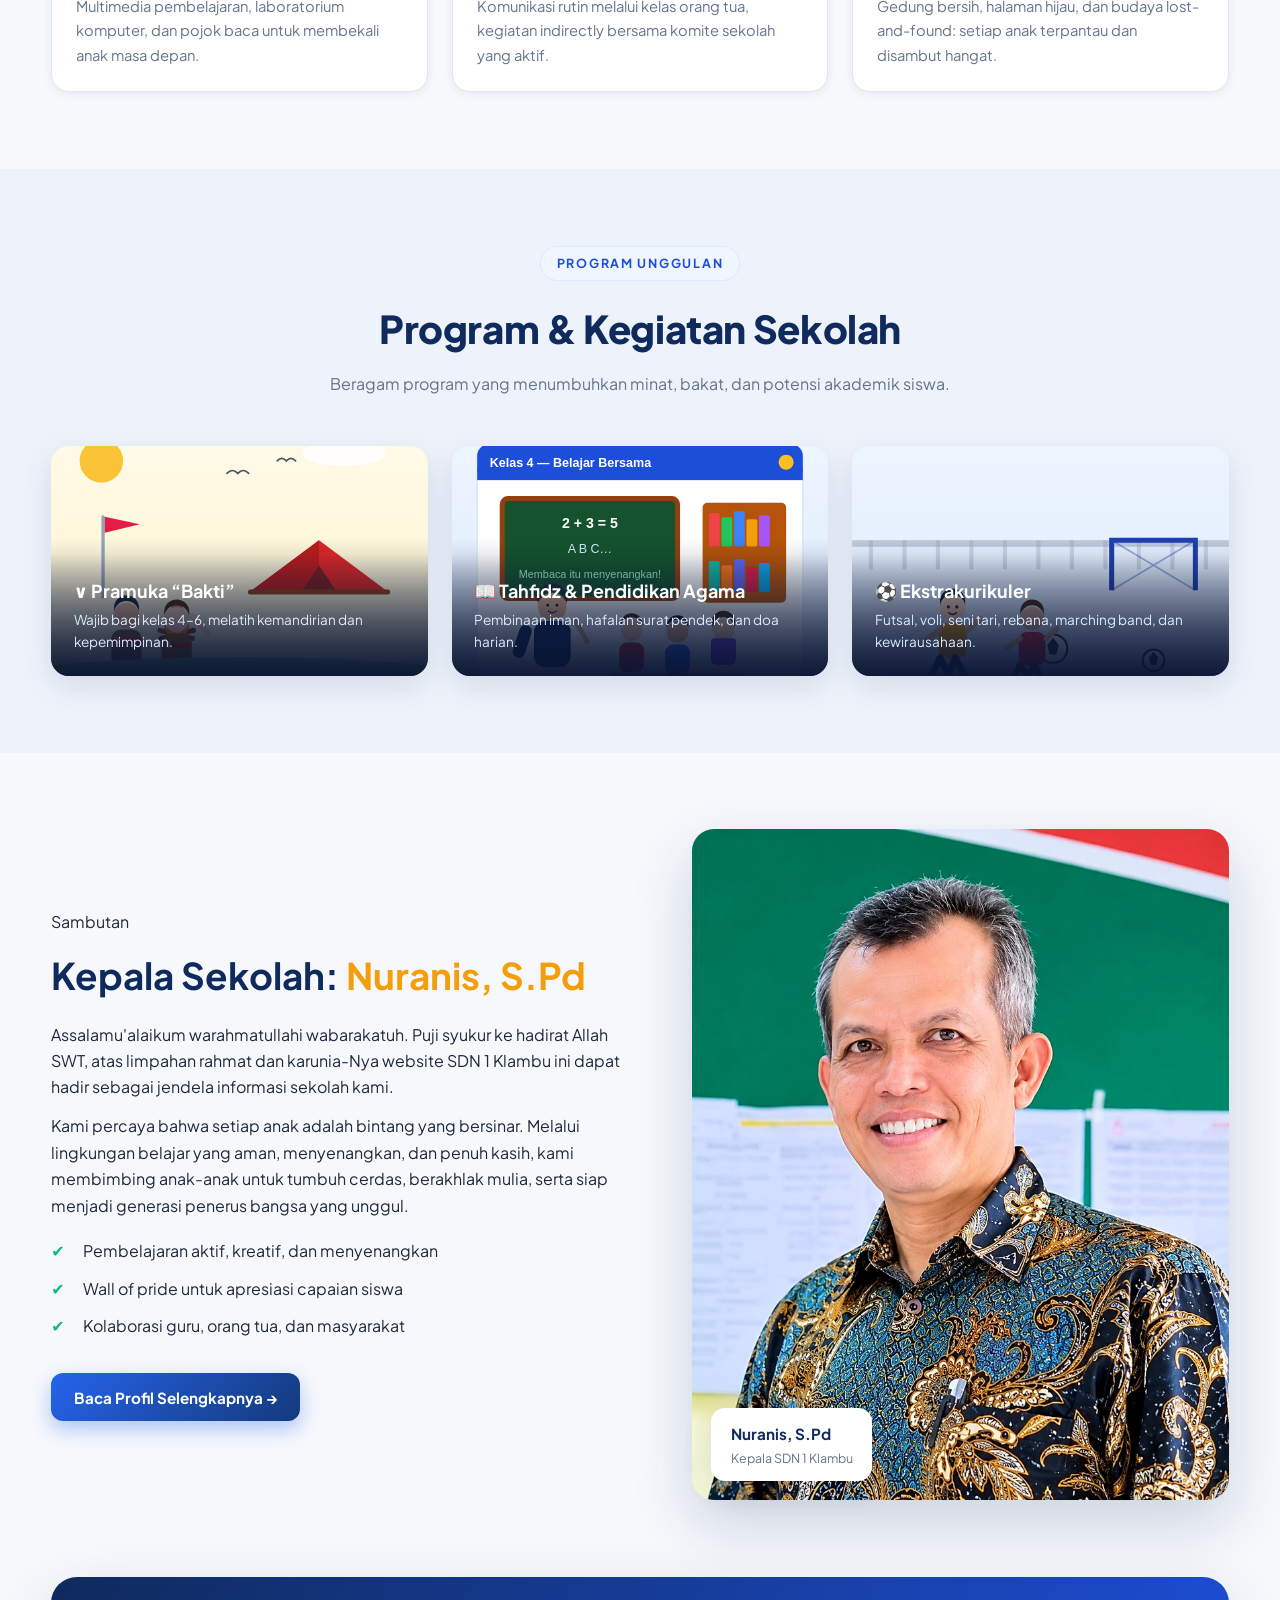
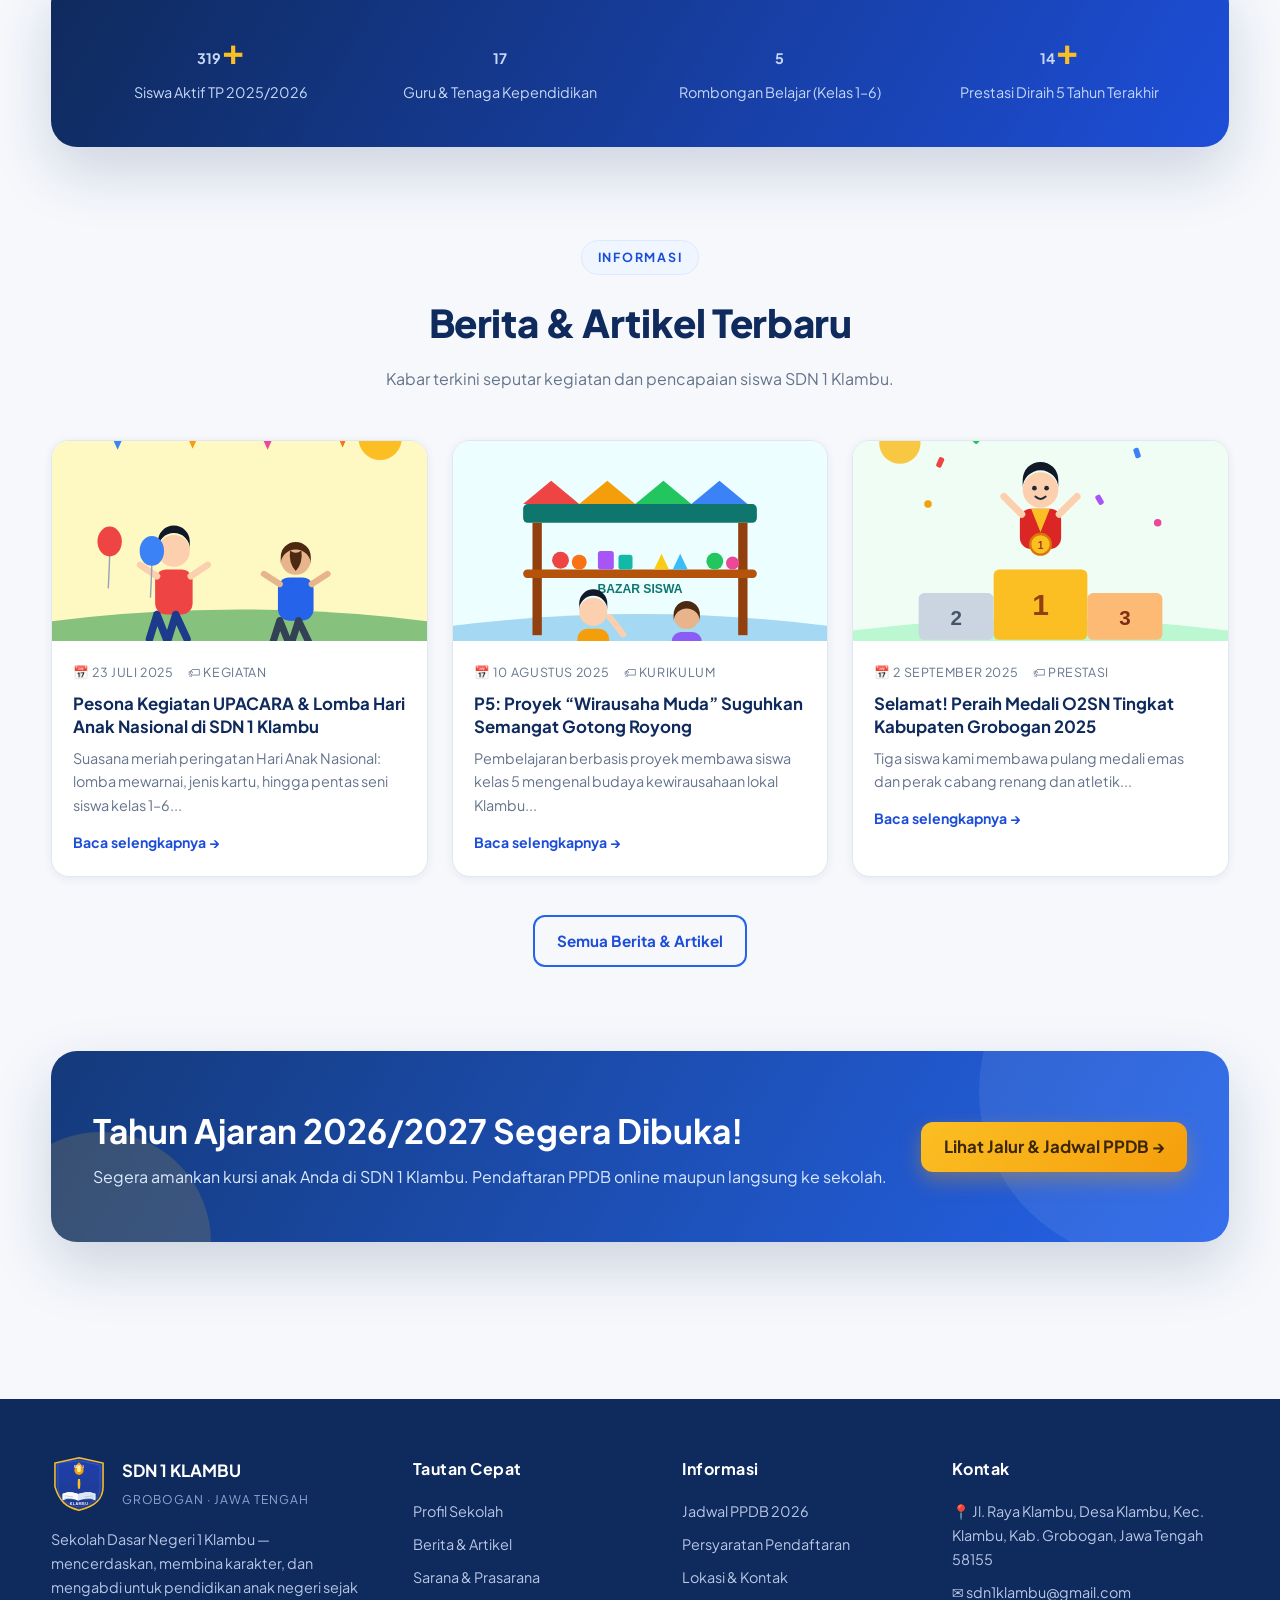
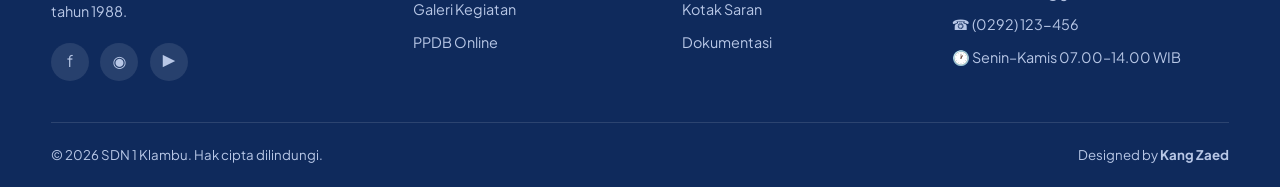
==== commit 0132614f: "Gelar kepala sekolah: S.Pd.SD menjadi S.Pd" ====
--- a/index.html
+++ b/index.html
@@ -4,7 +4,7 @@
 <meta charset="UTF-8">
 <meta name="viewport" content="width=device-width, initial-scale=1.0">
 <title>SDN 1 Klambu — Sekolah Dasar Negeri 1 Klambu, Grobogan</title>
-<meta name="description" content="Website resmi SD Negeri 1 Klambu, Kecamatan Klambu, Kabupaten Grobogan, Jawa Tengah. Kepala Sekolah: Nuranis, S.Pd.SD. Sekolah nyaman, berkarakter, berprestasi.">
+<meta name="description" content="Website resmi SD Negeri 1 Klambu, Kecamatan Klambu, Kabupaten Grobogan, Jawa Tengah. Kepala Sekolah: Nuranis, S.Pd. Sekolah nyaman, berkarakter, berprestasi.">
 <meta name="keywords" content="SDN 1 Klambu, SD Negeri Klambu, sekolah Grobogan, SD Klambu, PPDB Grobogan">
 <meta property="og:title" content="SDN 1 Klambu — Sekolah Nyaman, Berkarakter, Berprestasi">
 <meta property="og:description" content="Website resmi SD Negeri 1 Klambu, Kecamatan Klambu, Kabupaten Grobogan, Jawa Tengah.">
@@ -161,7 +161,7 @@
   <div class="container profile-grid">
     <div class="reveal">
       <span class="kicker">Sambutan</span>
-      <h2 style="font-size:clamp(1.7rem,3.2vw,2.3rem);color:var(--blue-900);margin:.6rem 0 1rem">Kepala Sekolah: <em style="font-style:normal;color:var(--gold-500)">Nuranis, S.Pd.SD</em></h2>
+      <h2 style="font-size:clamp(1.7rem,3.2vw,2.3rem);color:var(--blue-900);margin:.6rem 0 1rem">Kepala Sekolah: <em style="font-style:normal;color:var(--gold-500)">Nuranis, S.Pd</em></h2>
       <p style="color:var(--ink)">Assalamu'alaikum warahmatullahi wabarakatuh. Puji syukur ke hadirat Allah SWT, atas limpahan rahmat dan karunia-Nya website SDN 1 Klambu ini dapat hadir sebagai jendela informasi sekolah kami.</p>
       <p style="color:var(--ink);margin-top:.8rem">Kami percaya bahwa setiap anak adalah bintang yang bersinar. Melalui lingkungan belajar yang aman, menyenangkan, dan penuh kasih, kami membimbing anak-anak untuk tumbuh cerdas, berakhlak mulia, serta siap menjadi generasi penerus bangsa yang unggul.</p>
       <ul class="checklist">
@@ -172,9 +172,9 @@
       <a href="profil.html" class="btn btn-primary" style="margin-top:1.4rem">Baca Profil Selengkapnya →</a>
     </div>
     <div class="reveal" style="position:relative">
-      <img src="assets/img/kepsek-asli.jpg" alt="Kepala Sekolah Nuranis, S.Pd.SD" class="rounded" style="border-radius:22px;box-shadow:var(--shadow-lg)">
+      <img src="assets/img/kepsek-asli.jpg" alt="Kepala Sekolah Nuranis, S.Pd" class="rounded" style="border-radius:22px;box-shadow:var(--shadow-lg)">
       <div style="position:absolute;bottom:1.2rem;left:1.2rem;background:#fff;border-radius:14px;padding:.8rem 1.2rem;box-shadow:var(--shadow-md)">
-        <strong style="color:var(--blue-900);font-size:.95rem">Nuranis, S.Pd.SD</strong>
+        <strong style="color:var(--blue-900);font-size:.95rem">Nuranis, S.Pd</strong>
         <div style="font-size:.78rem;color:var(--mute)">Kepala SDN 1 Klambu</div>
       </div>
     </div>
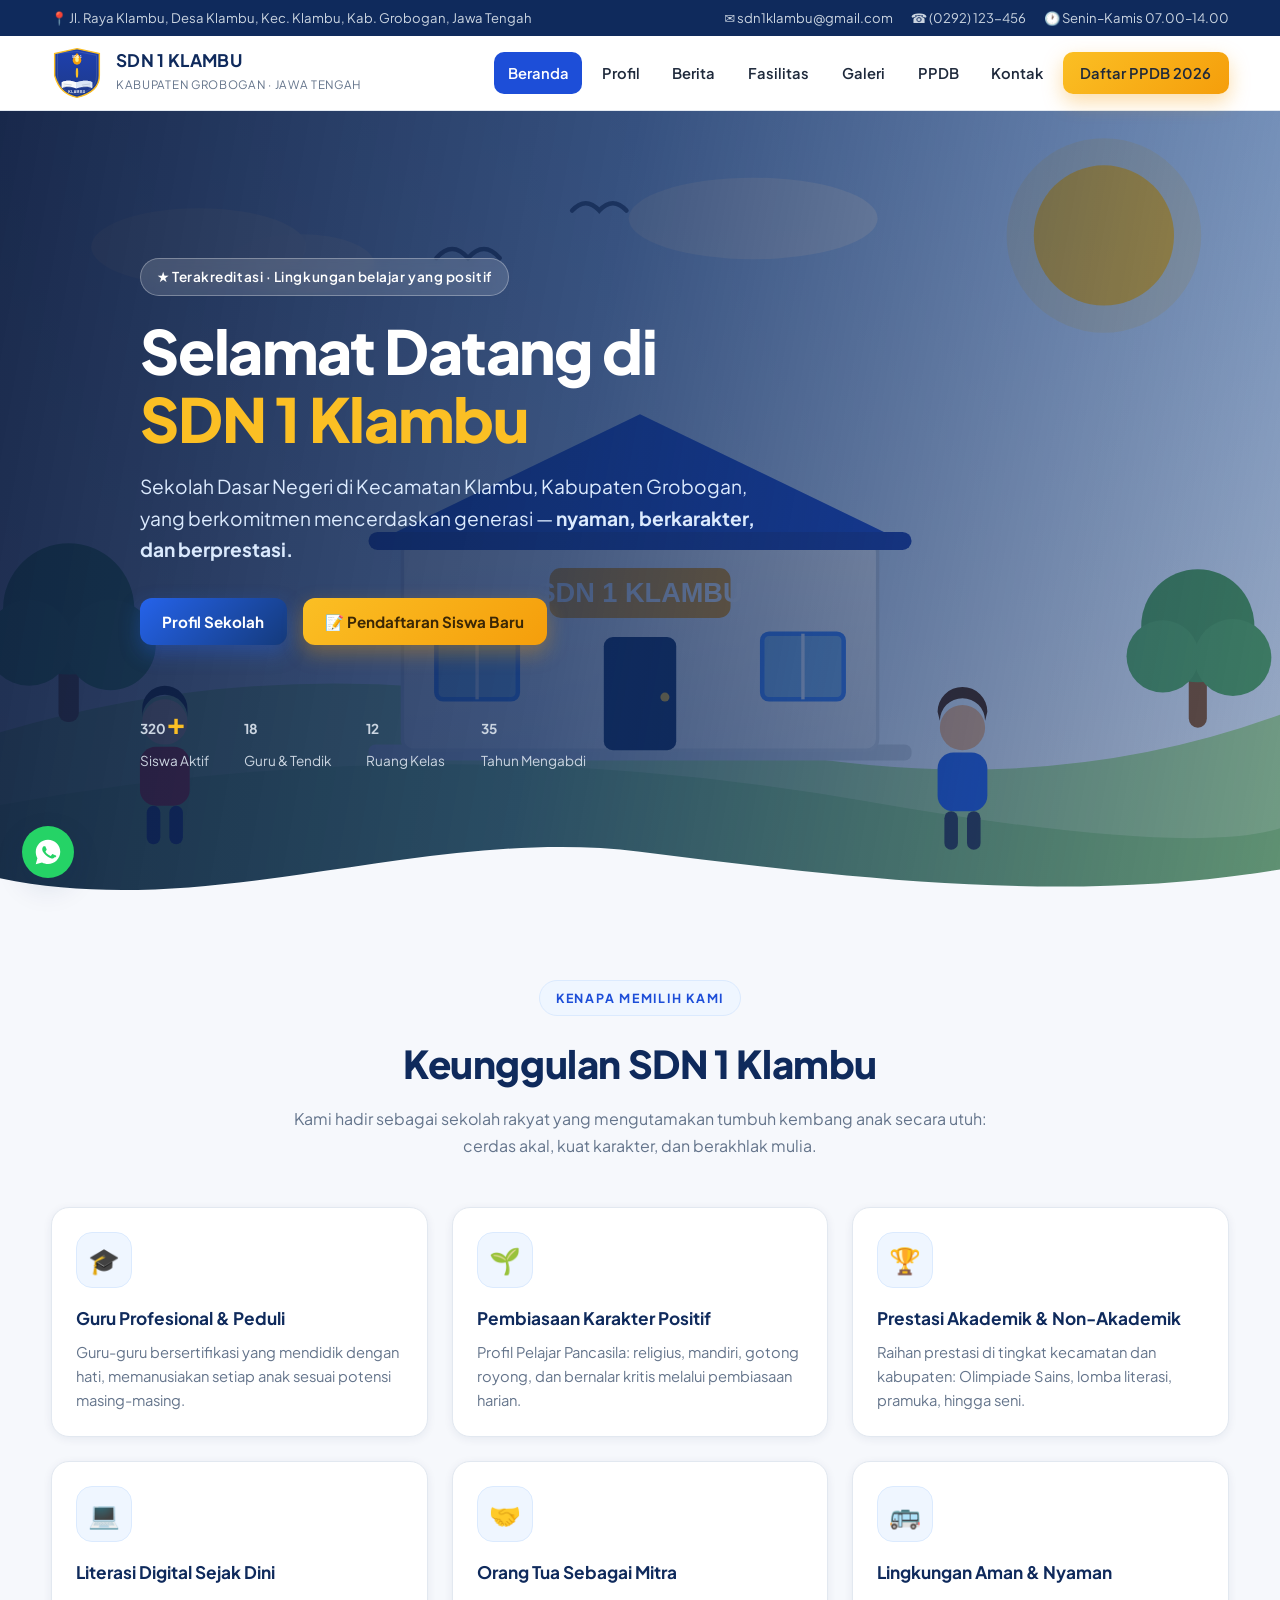
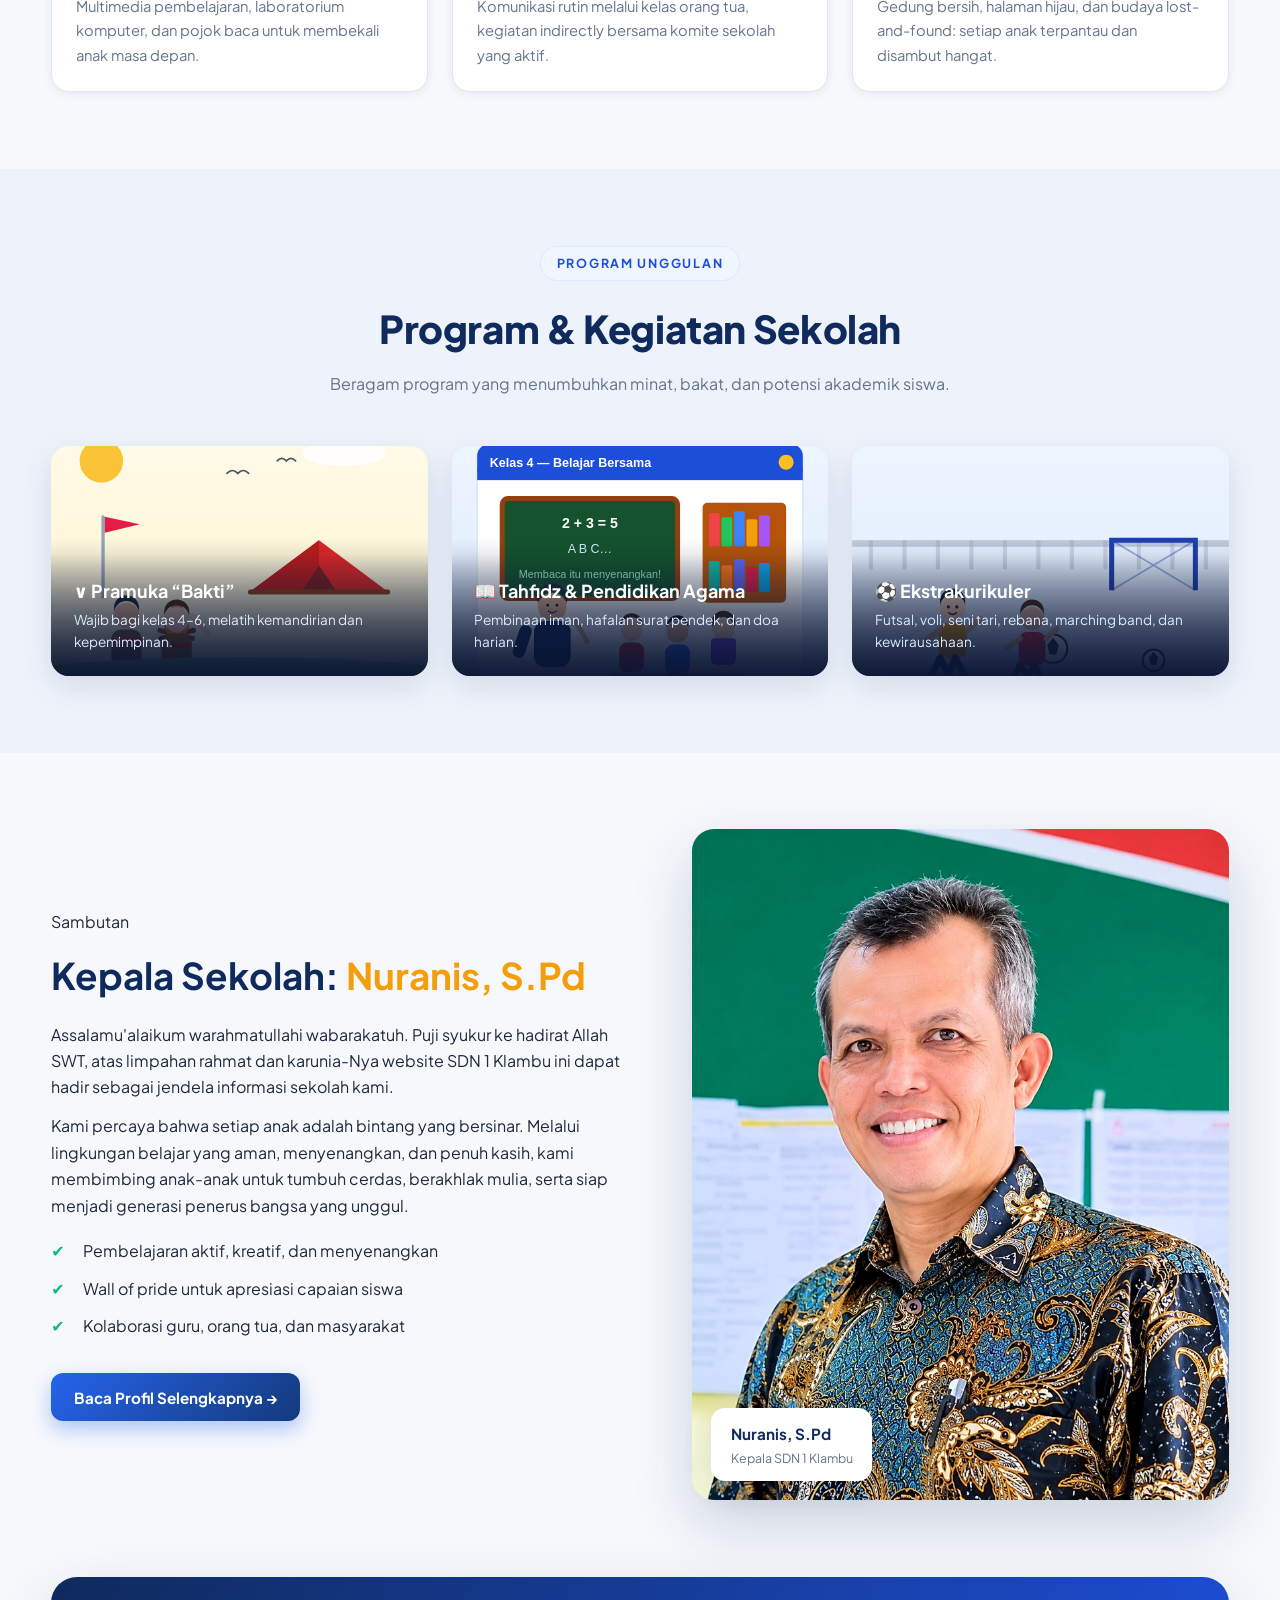
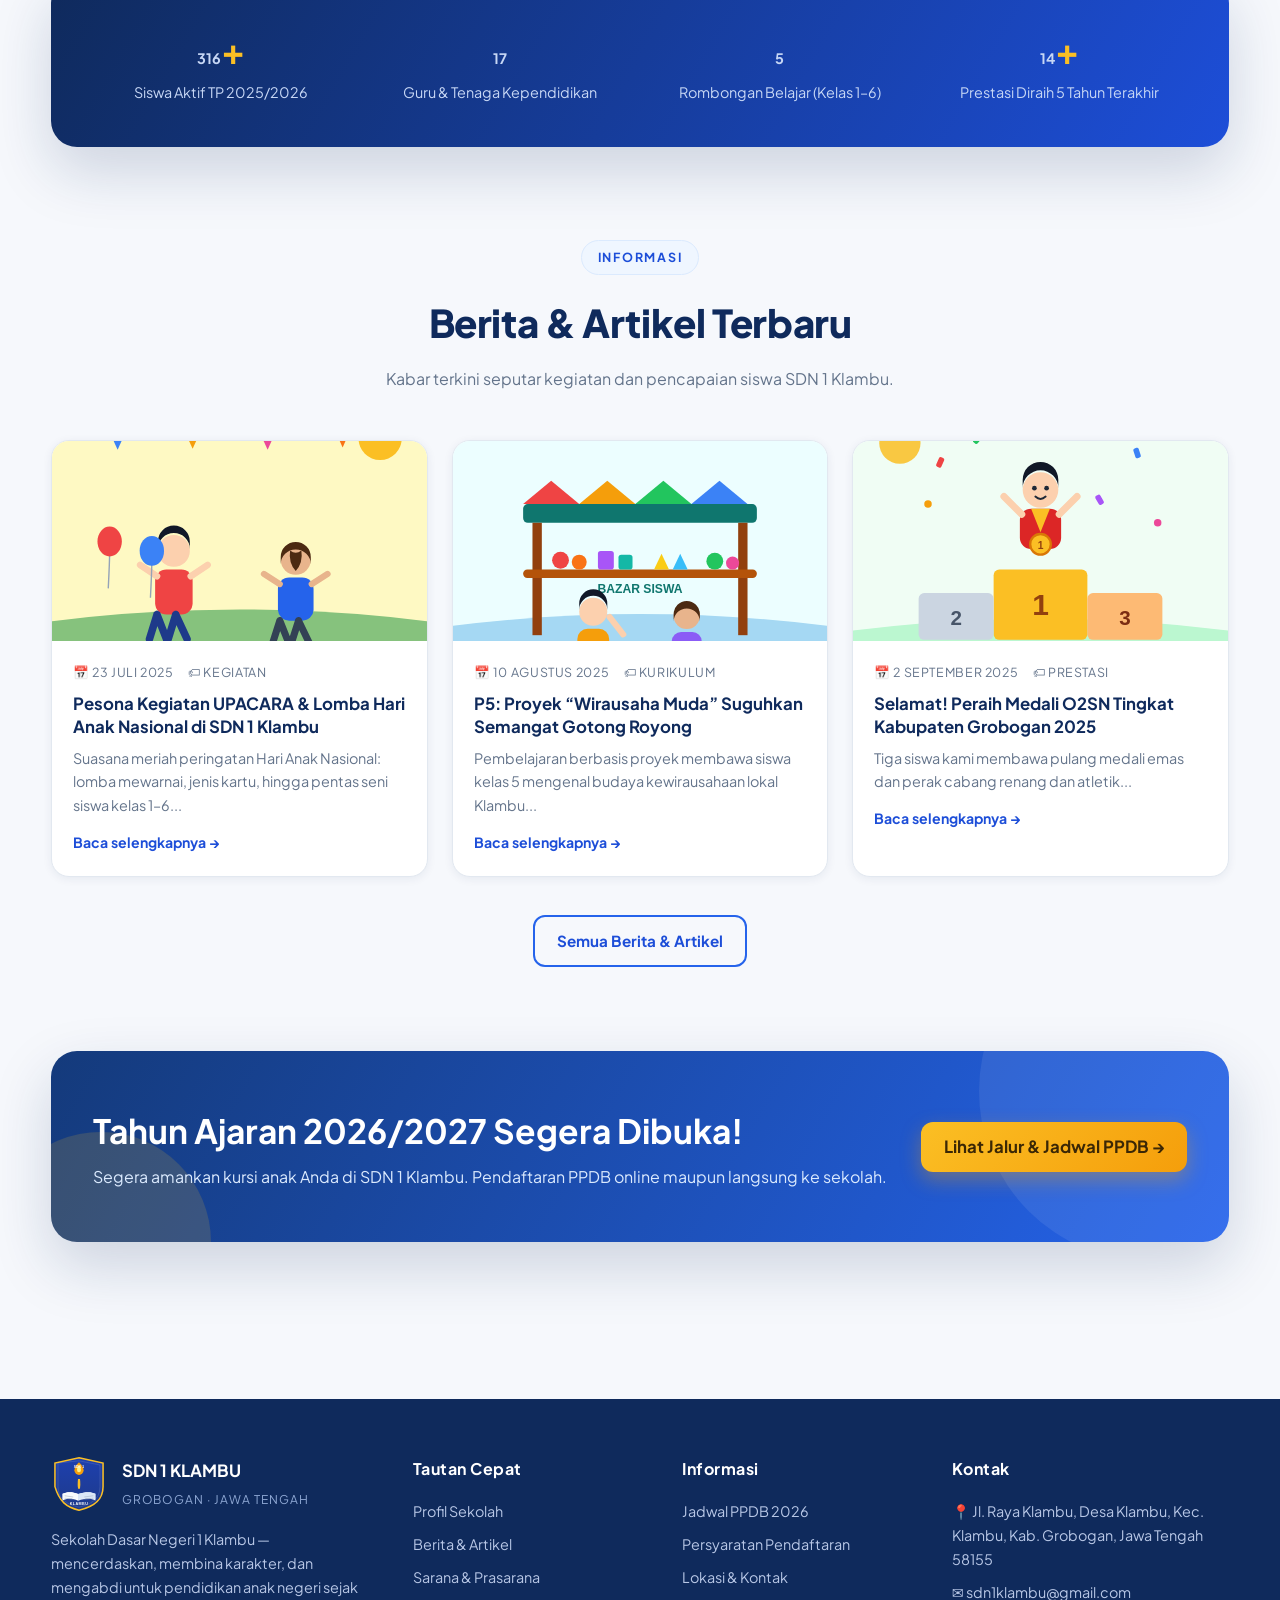
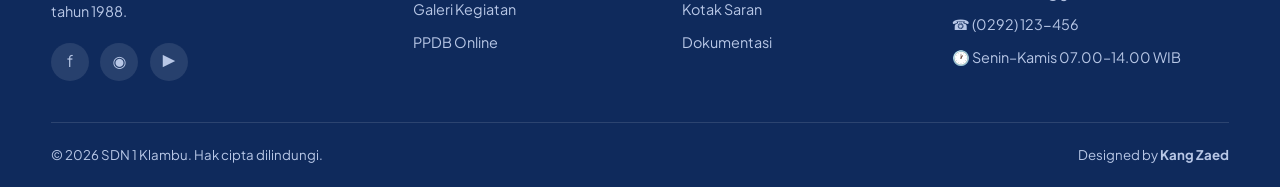
==== commit 84488c10: "Admin v2: kelola gambar situs (logo/hero/kepsek) + data guru" ====
--- a/index.html
+++ b/index.html
@@ -316,6 +316,7 @@
 </div>
 
 <script src="js/main.js"></script>
+<script src="js/situs-loader.js"></script>
 <script src="js/kegiatan-publik.js"></script>
 </body>
 </html>
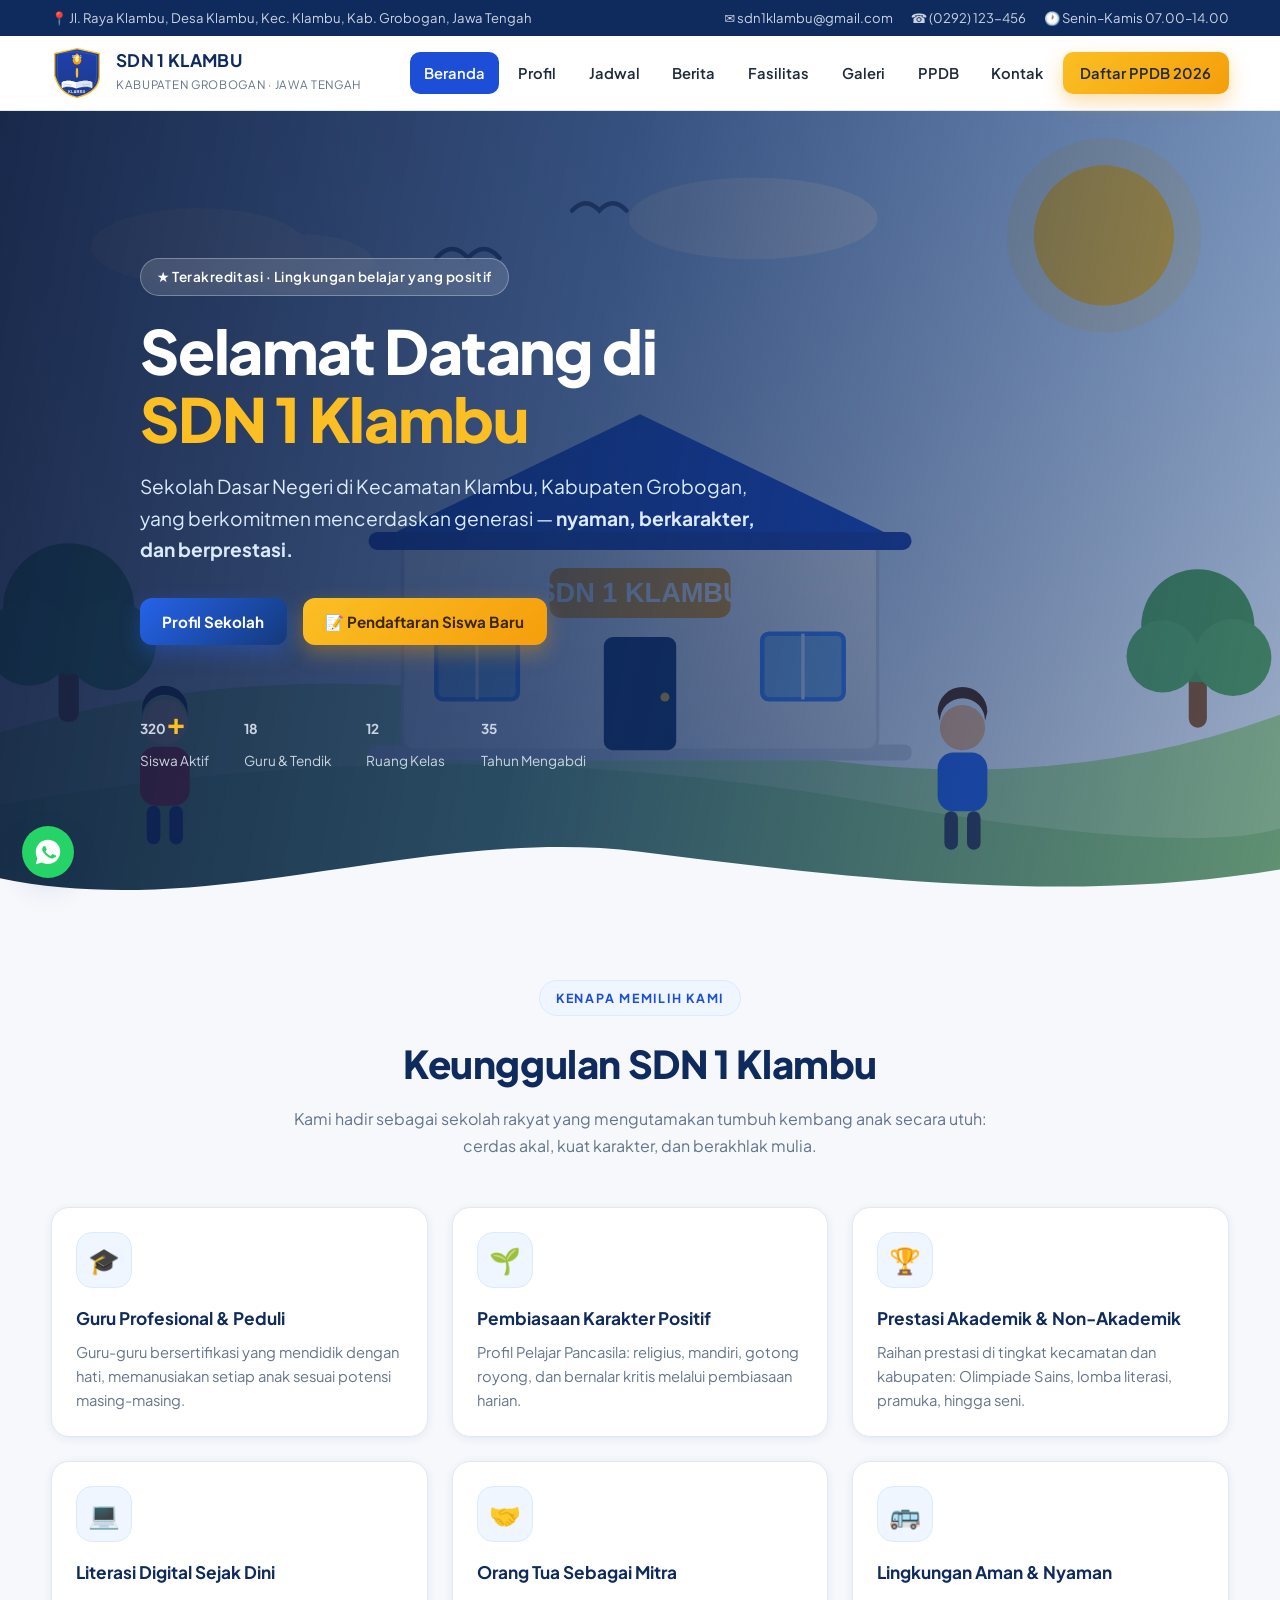
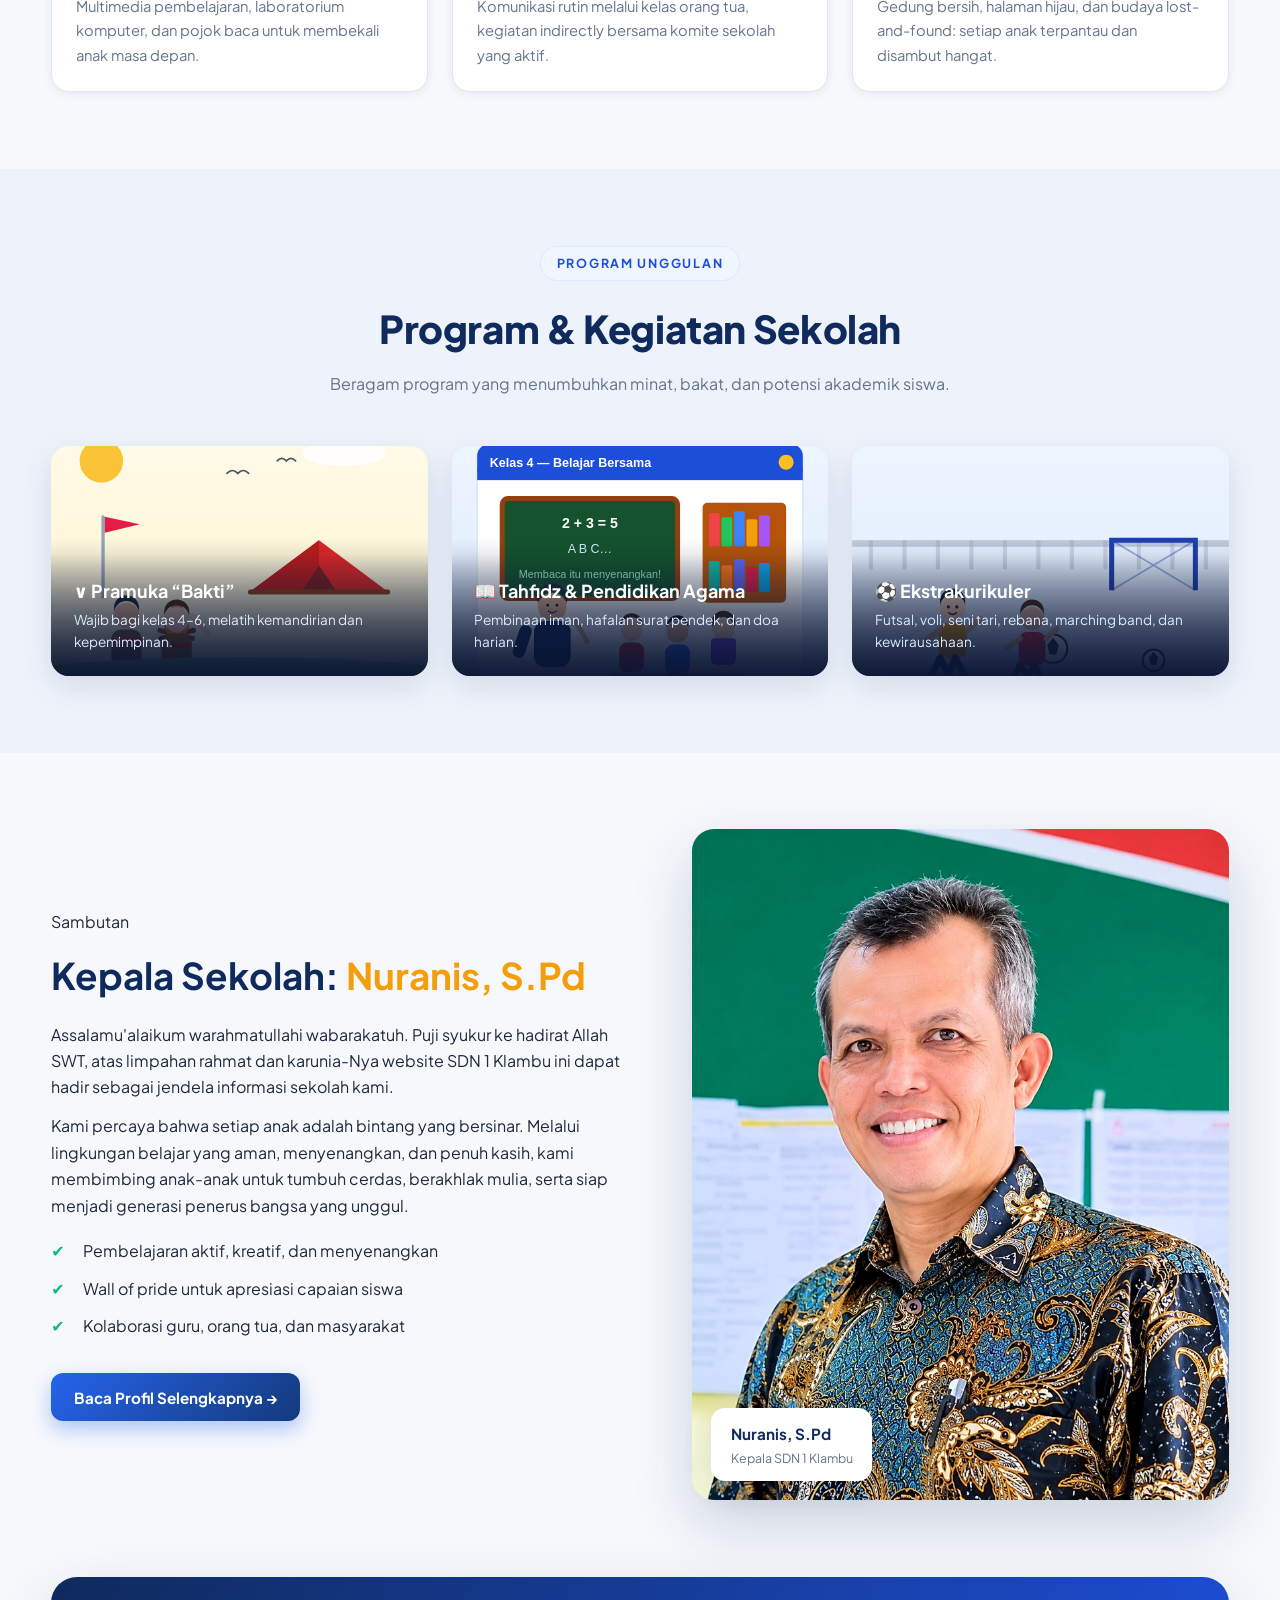
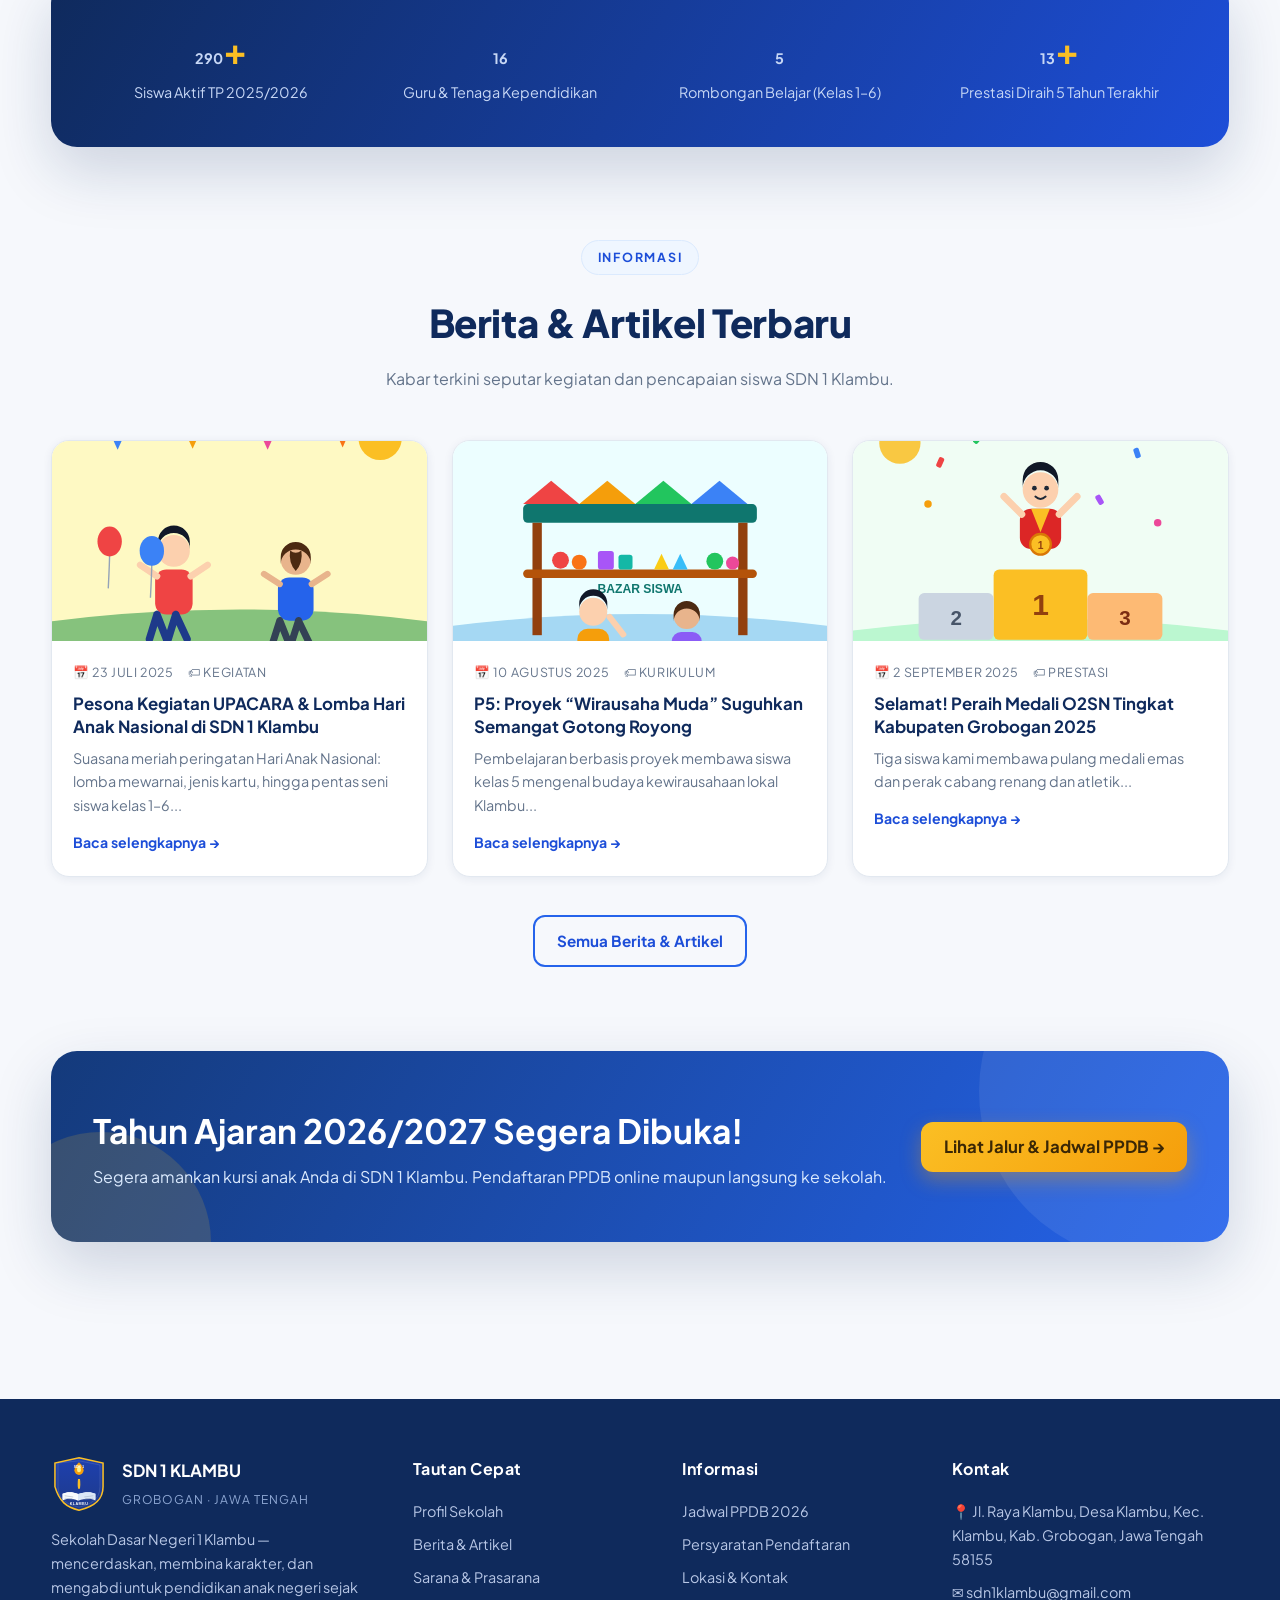
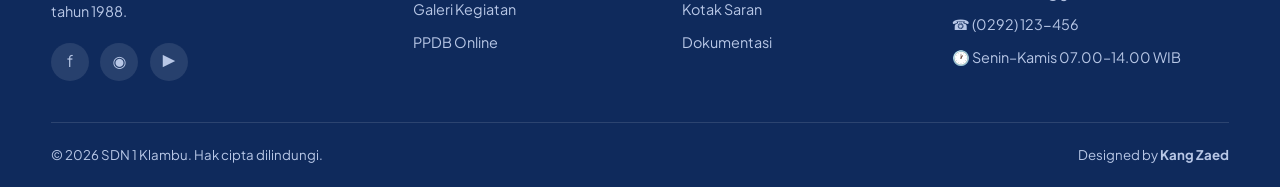
==== commit 8421a5c8: "Admin v3: pengaturan ON/OFF, PPDB online, jadwal pelajaran" ====
--- a/index.html
+++ b/index.html
@@ -42,6 +42,7 @@
     <nav class="menu">
       <a href="index.html" class="active">Beranda</a>
       <a href="profil.html">Profil</a>
+      <a href="jadwal.html">Jadwal</a>
       <a href="berita.html">Berita</a>
       <a href="fasilitas.html">Fasilitas</a>
       <a href="galeri.html">Galeri</a>
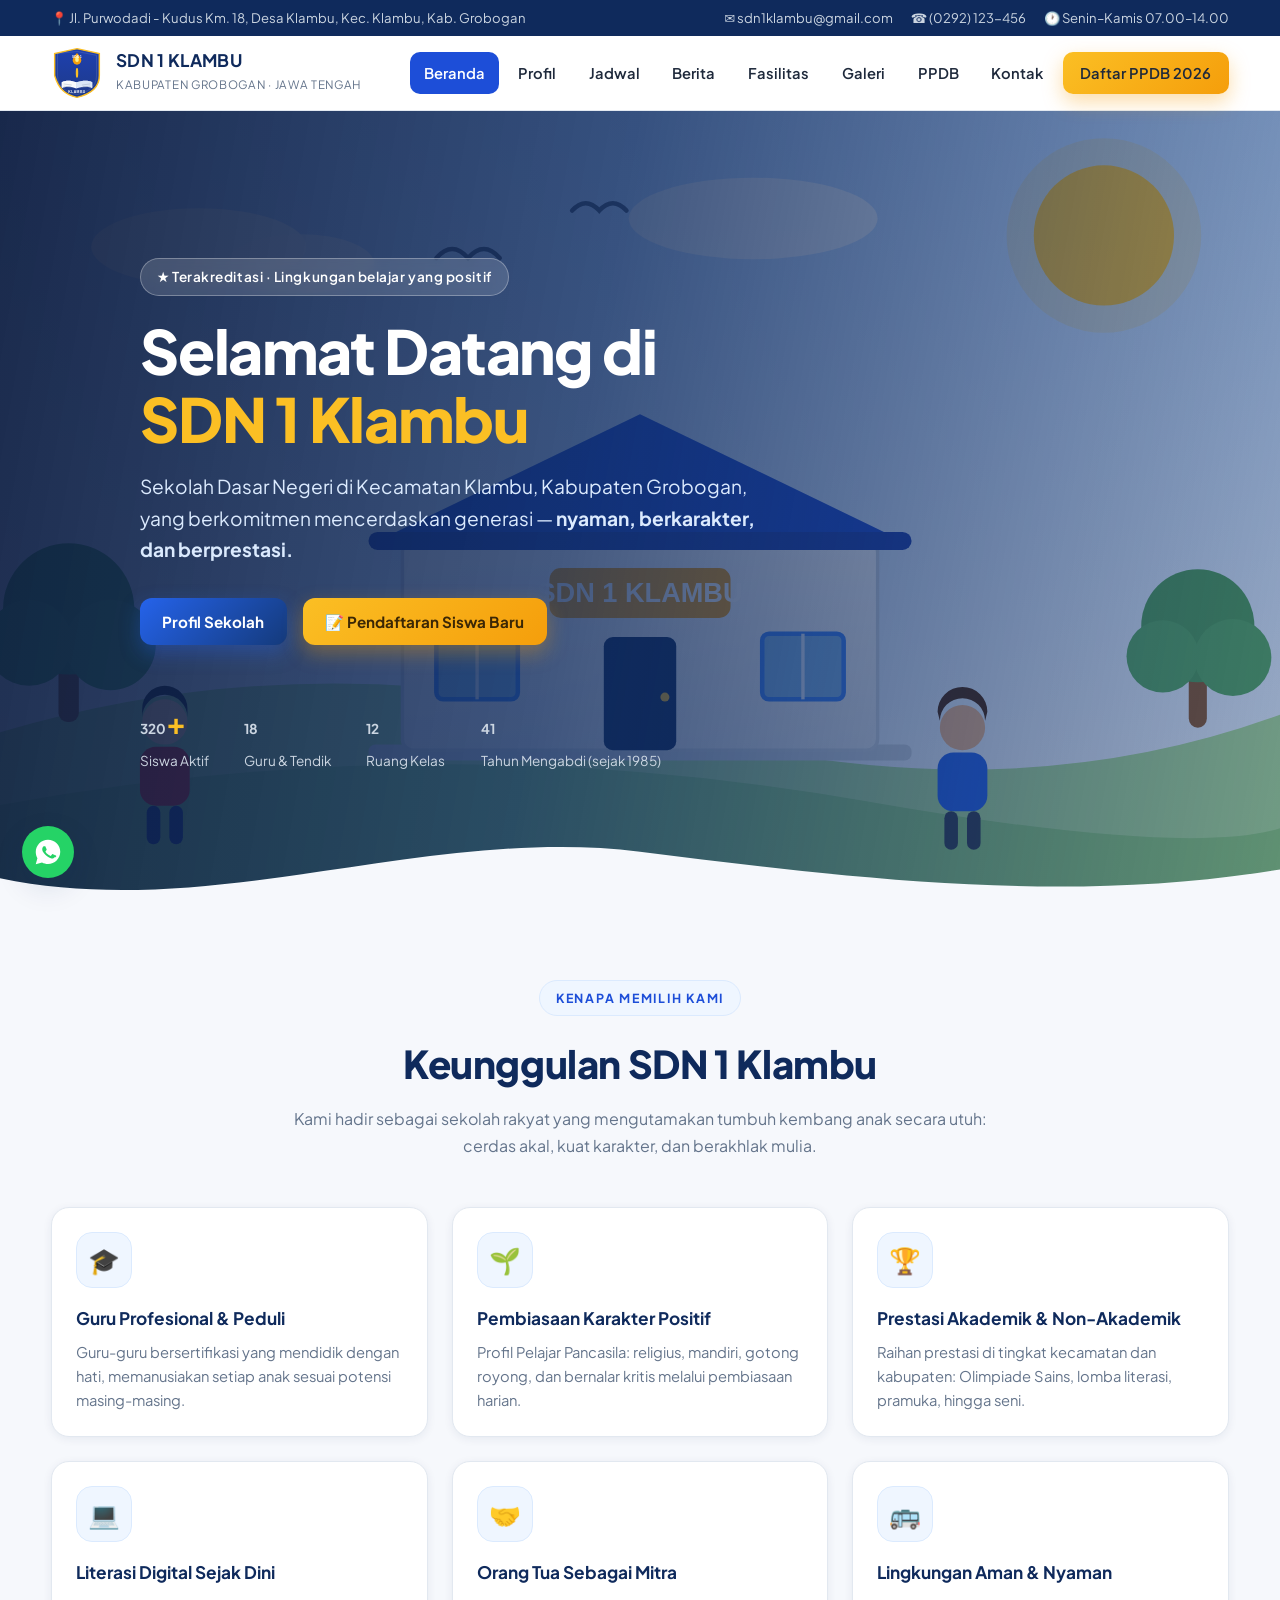
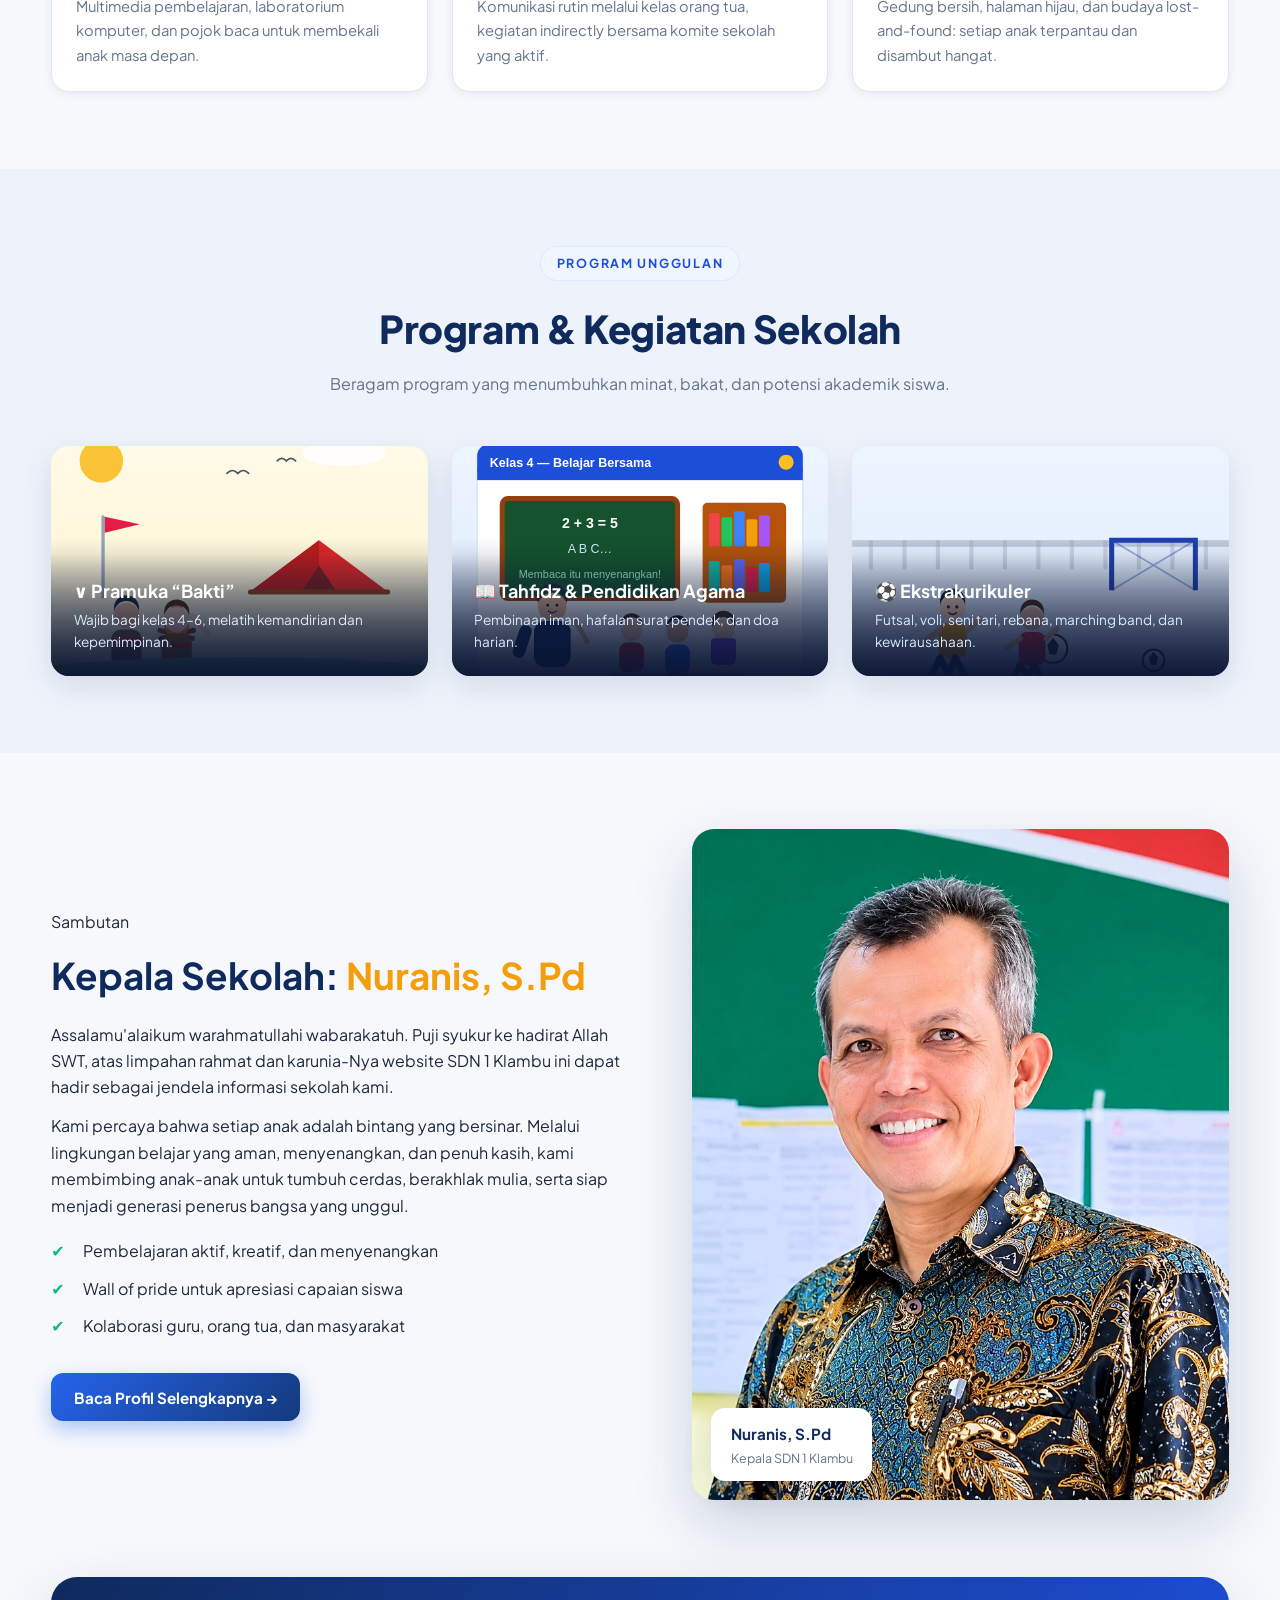
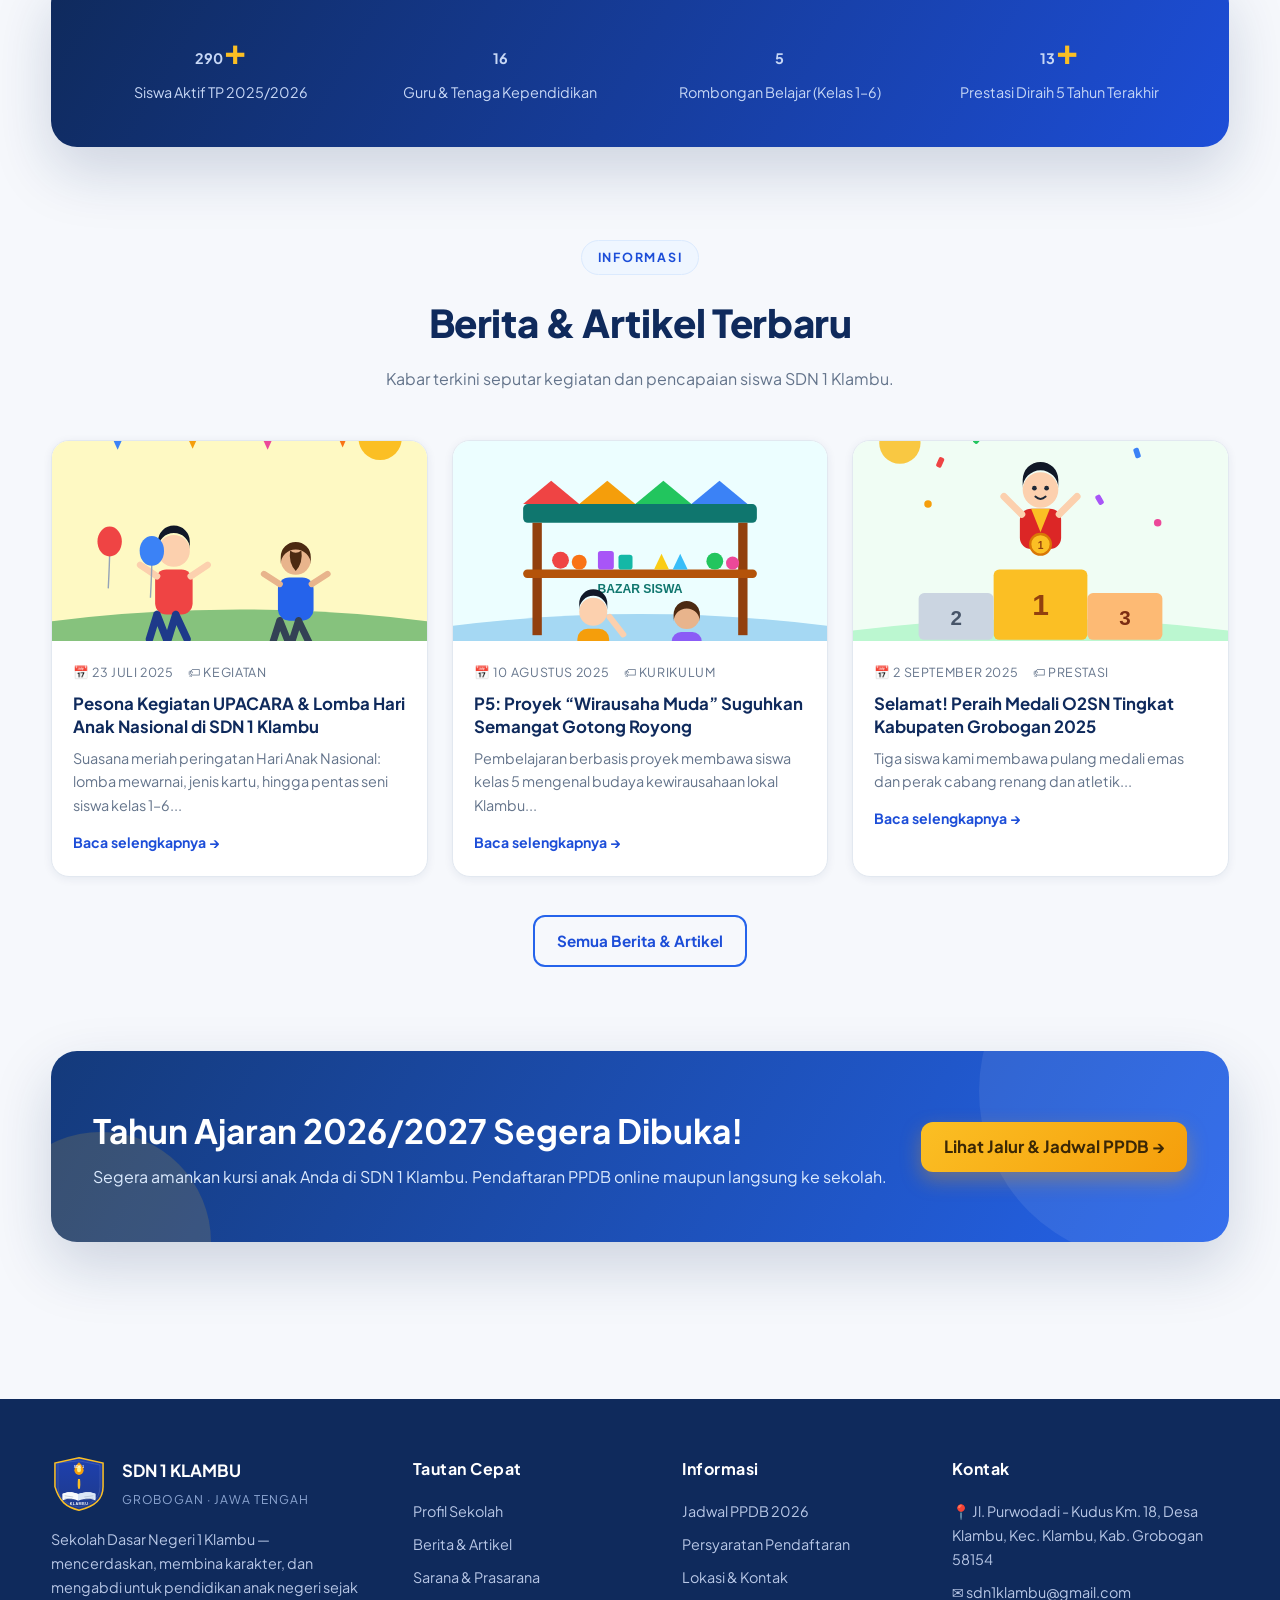
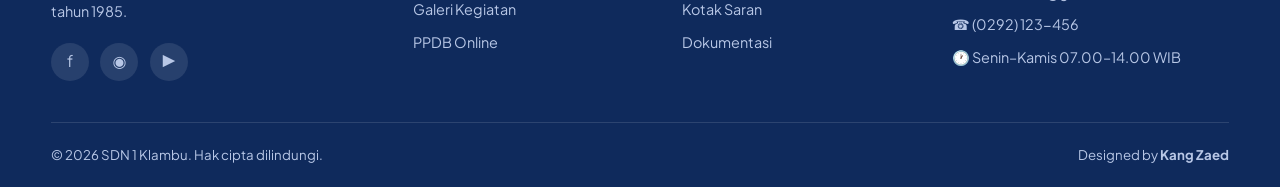
==== commit 584a64fa: "Data riil sekolah (NPSN 20314140, alamat Km 18, akreditasi B 2012, berdiri 1985) + admin: link cepat" ====
--- a/index.html
+++ b/index.html
@@ -20,7 +20,7 @@
 <!-- ===== Topbar ===== -->
 <div class="topbar">
   <div class="container">
-    <div class="tb-item">📍 Jl. Raya Klambu, Desa Klambu, Kec. Klambu, Kab. Grobogan, Jawa Tengah</div>
+    <div class="tb-item">📍 Jl. Purwodadi - Kudus Km. 18, Desa Klambu, Kec. Klambu, Kab. Grobogan</div>
     <div class="tb-right">
       <span class="tb-item">✉ sdn1klambu@gmail.com</span>
       <span class="tb-item">☎ (0292) 123-456</span>
@@ -71,7 +71,7 @@
       <div class="stat"><b><span data-count="320">0</span>+</b><span>Siswa Aktif</span></div>
       <div class="stat"><b><span data-count="18">0</span></b><span>Guru &amp; Tendik</span></div>
       <div class="stat"><b><span data-count="12">0</span></b><span>Ruang Kelas</span></div>
-      <div class="stat"><b><span data-count="35">0</span></b><span>Tahun Mengabdi</span></div>
+      <div class="stat"><b><span data-count="41">0</span></b><span>Tahun Mengabdi (sejak 1985)</span></div>
     </div>
   </div>
   <svg class="wave" viewBox="0 0 1440 90" preserveAspectRatio="none"><path fill="#f6f8fc" d="M0,60 C240,110 480,0 720,30 C960,60 1200,90 1440,50 L1440,90 L0,90 Z"></path></svg>
@@ -259,7 +259,7 @@
           <img src="assets/img/logo.svg" alt="Logo SDN 1 Klambu">
           <div><strong>SDN 1 KLAMBU</strong><span>Grobogan · Jawa Tengah</span></div>
         </div>
-        <p style="font-size:.9rem">Sekolah Dasar Negeri 1 Klambu — mencerdaskan, membina karakter, dan mengabdi untuk pendidikan anak negeri sejak tahun 1988.</p>
+        <p style="font-size:.9rem">Sekolah Dasar Negeri 1 Klambu — mencerdaskan, membina karakter, dan mengabdi untuk pendidikan anak negeri sejak tahun 1985.</p>
         <div style="display:flex;gap:.7rem;margin-top:1.2rem">
           <a href="#" aria-label="Facebook" style="width:38px;height:38px;border-radius:50%;background:rgba(255,255,255,.1);display:grid;place-items:center">f</a>
           <a href="#" aria-label="Instagram" style="width:38px;height:38px;border-radius:50%;background:rgba(255,255,255,.1);display:grid;place-items:center">◉</a>
@@ -289,7 +289,7 @@
       <div>
         <h4>Kontak</h4>
         <ul>
-          <li>📍 Jl. Raya Klambu, Desa Klambu, Kec. Klambu, Kab. Grobogan, Jawa Tengah 58155</li>
+          <li>📍 Jl. Purwodadi - Kudus Km. 18, Desa Klambu, Kec. Klambu, Kab. Grobogan 58154</li>
           <li>✉ sdn1klambu@gmail.com</li>
           <li>☎ (0292) 123-456</li>
           <li>🕐 Senin–Kamis 07.00–14.00 WIB</li>
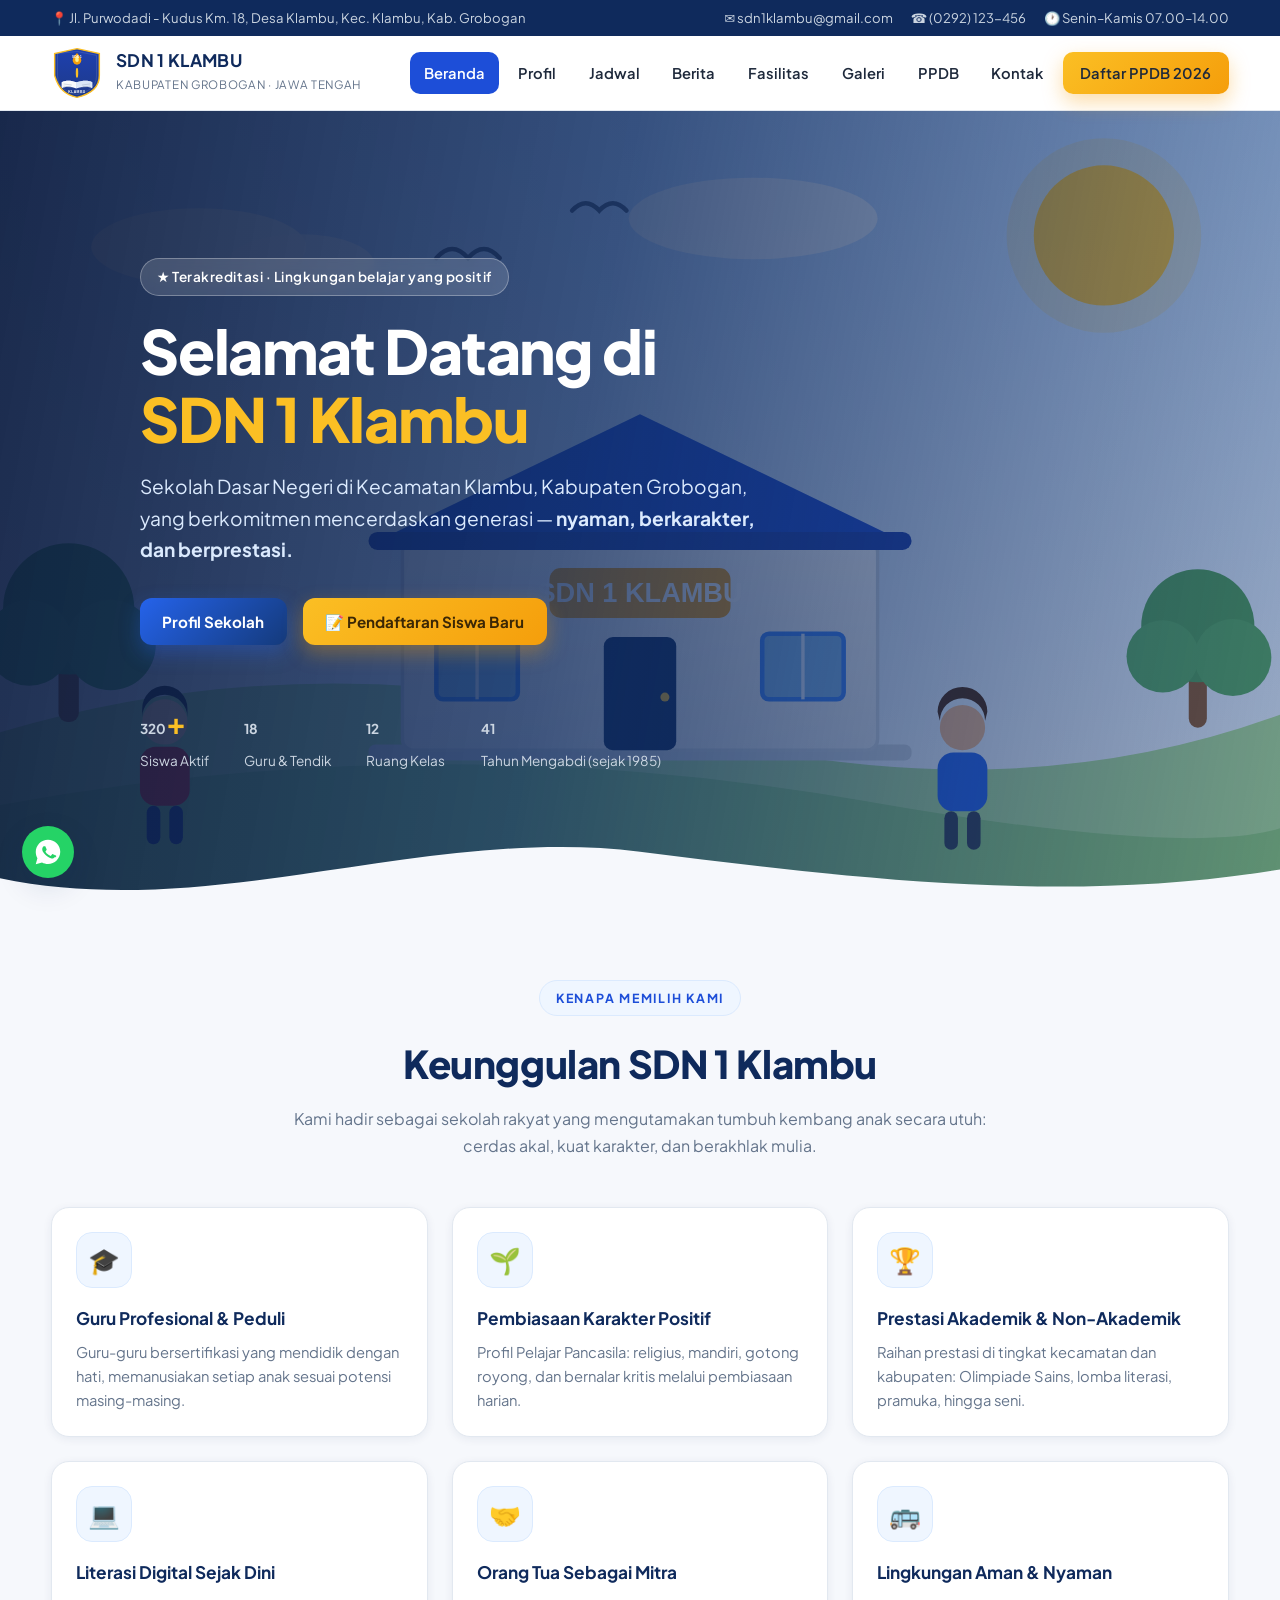
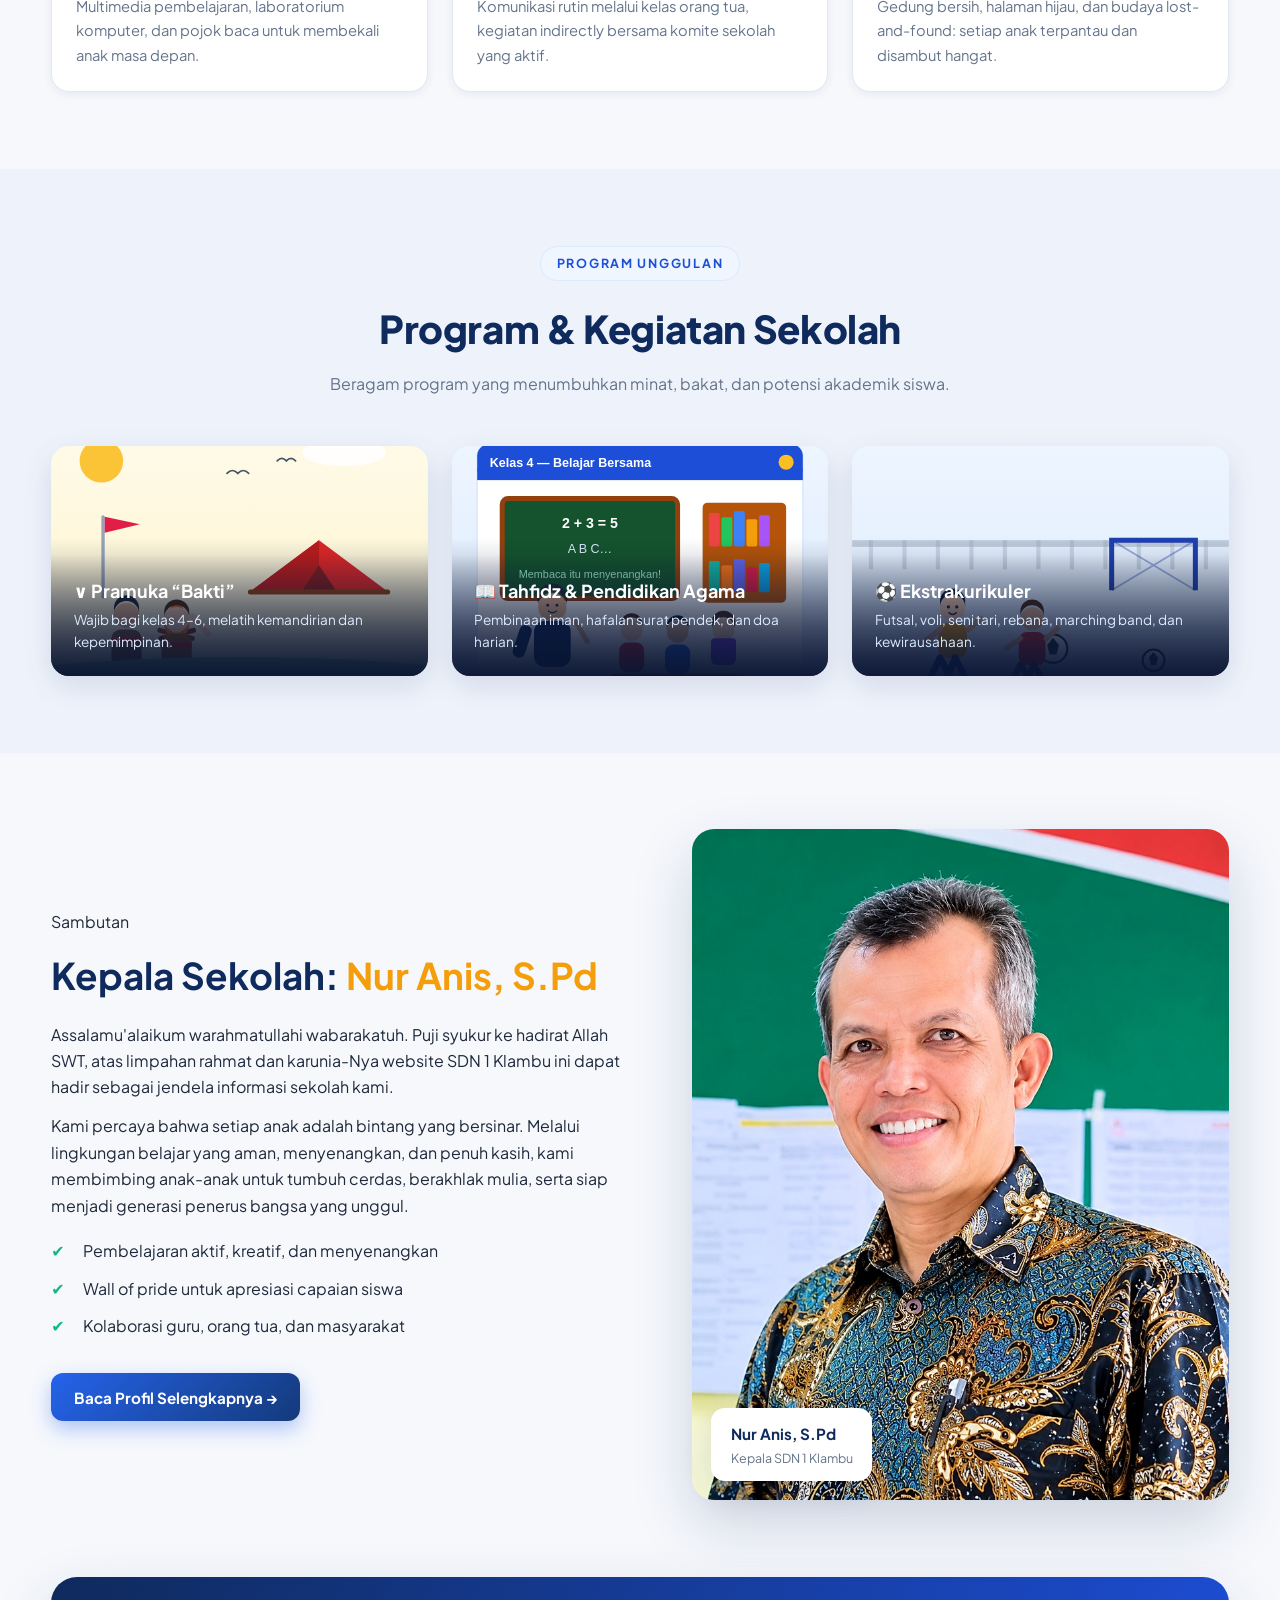
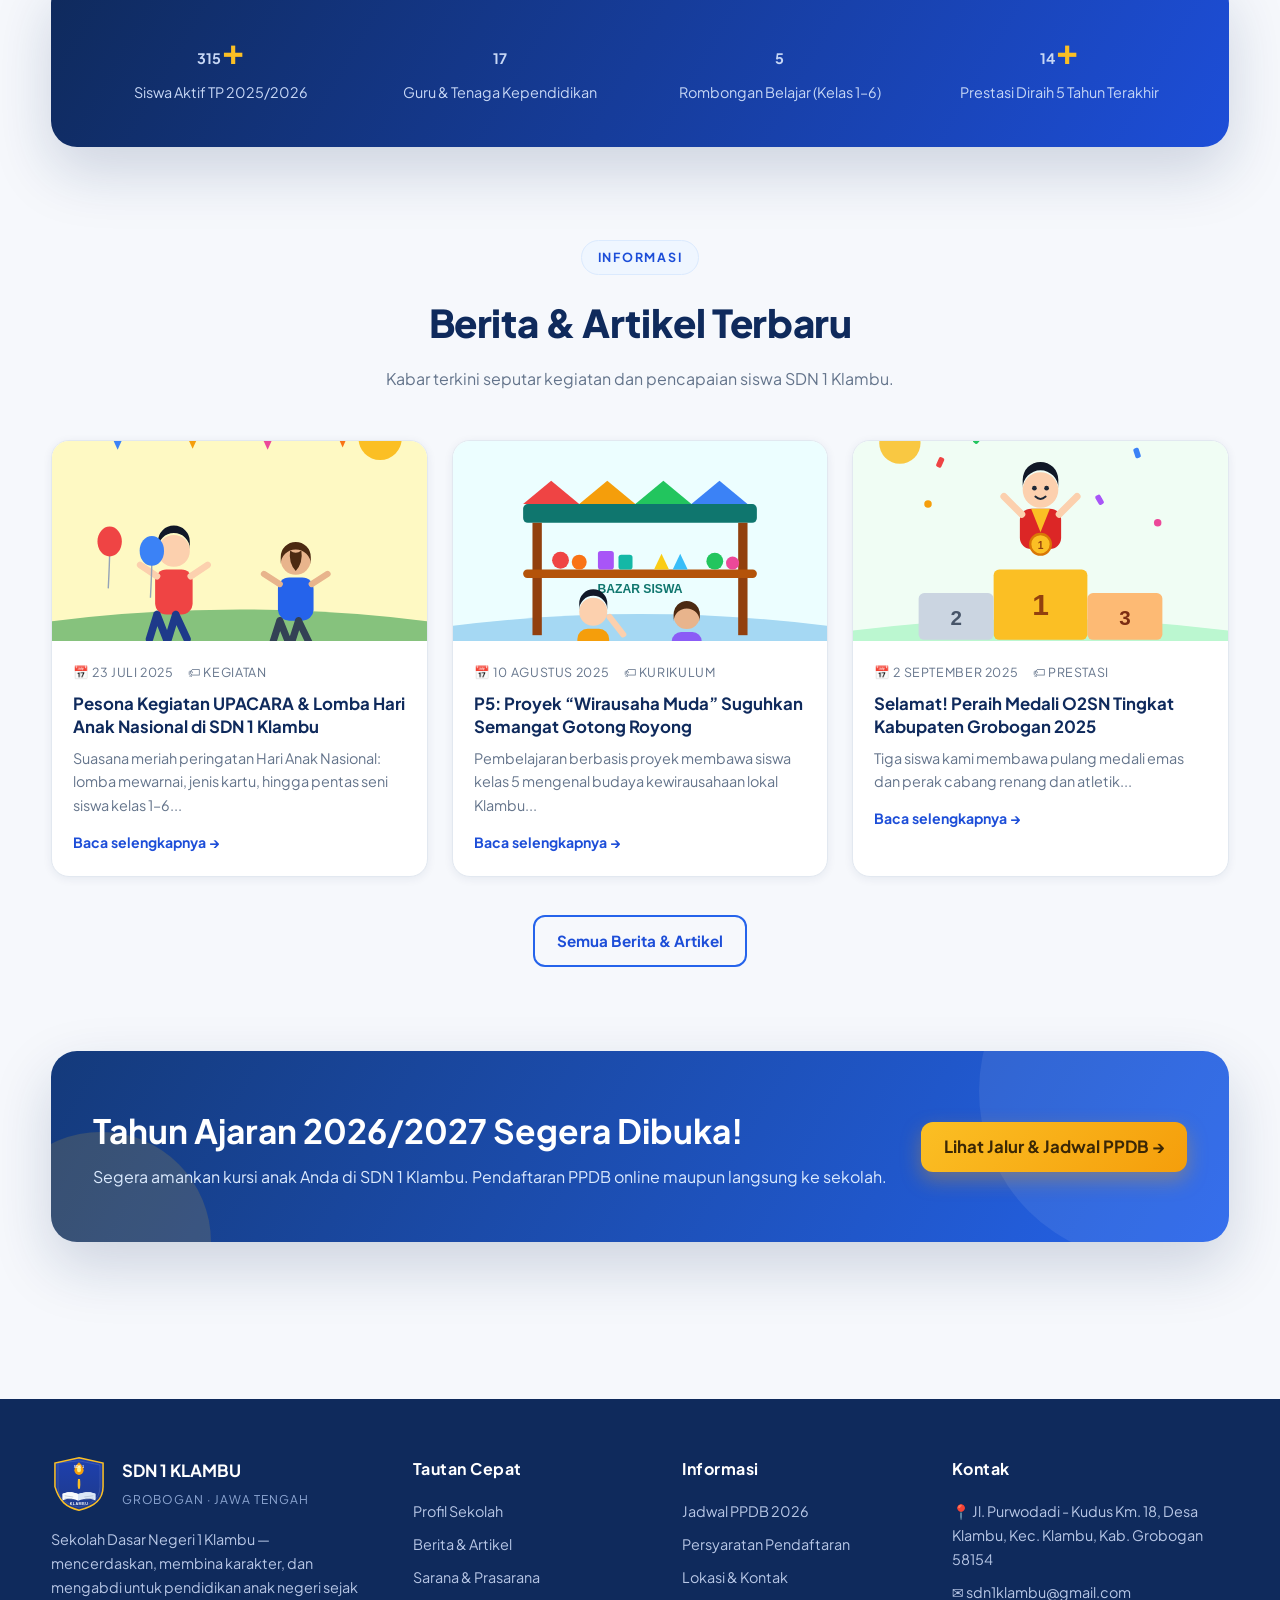
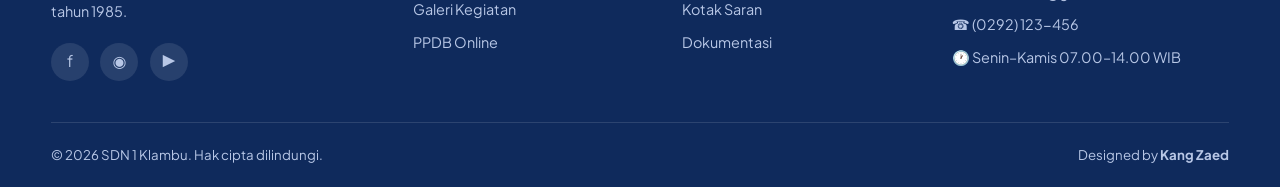
==== commit 85729dbc: "Daftar 8 guru riil + rename Nuranis ke Nur Anis + avatar guru" ====
--- a/index.html
+++ b/index.html
@@ -4,7 +4,7 @@
 <meta charset="UTF-8">
 <meta name="viewport" content="width=device-width, initial-scale=1.0">
 <title>SDN 1 Klambu — Sekolah Dasar Negeri 1 Klambu, Grobogan</title>
-<meta name="description" content="Website resmi SD Negeri 1 Klambu, Kecamatan Klambu, Kabupaten Grobogan, Jawa Tengah. Kepala Sekolah: Nuranis, S.Pd. Sekolah nyaman, berkarakter, berprestasi.">
+<meta name="description" content="Website resmi SD Negeri 1 Klambu, Kecamatan Klambu, Kabupaten Grobogan, Jawa Tengah. Kepala Sekolah: Nur Anis, S.Pd. Sekolah nyaman, berkarakter, berprestasi.">
 <meta name="keywords" content="SDN 1 Klambu, SD Negeri Klambu, sekolah Grobogan, SD Klambu, PPDB Grobogan">
 <meta property="og:title" content="SDN 1 Klambu — Sekolah Nyaman, Berkarakter, Berprestasi">
 <meta property="og:description" content="Website resmi SD Negeri 1 Klambu, Kecamatan Klambu, Kabupaten Grobogan, Jawa Tengah.">
@@ -162,7 +162,7 @@
   <div class="container profile-grid">
     <div class="reveal">
       <span class="kicker">Sambutan</span>
-      <h2 style="font-size:clamp(1.7rem,3.2vw,2.3rem);color:var(--blue-900);margin:.6rem 0 1rem">Kepala Sekolah: <em style="font-style:normal;color:var(--gold-500)">Nuranis, S.Pd</em></h2>
+      <h2 style="font-size:clamp(1.7rem,3.2vw,2.3rem);color:var(--blue-900);margin:.6rem 0 1rem">Kepala Sekolah: <em style="font-style:normal;color:var(--gold-500)">Nur Anis, S.Pd</em></h2>
       <p style="color:var(--ink)">Assalamu'alaikum warahmatullahi wabarakatuh. Puji syukur ke hadirat Allah SWT, atas limpahan rahmat dan karunia-Nya website SDN 1 Klambu ini dapat hadir sebagai jendela informasi sekolah kami.</p>
       <p style="color:var(--ink);margin-top:.8rem">Kami percaya bahwa setiap anak adalah bintang yang bersinar. Melalui lingkungan belajar yang aman, menyenangkan, dan penuh kasih, kami membimbing anak-anak untuk tumbuh cerdas, berakhlak mulia, serta siap menjadi generasi penerus bangsa yang unggul.</p>
       <ul class="checklist">
@@ -173,9 +173,9 @@
       <a href="profil.html" class="btn btn-primary" style="margin-top:1.4rem">Baca Profil Selengkapnya →</a>
     </div>
     <div class="reveal" style="position:relative">
-      <img src="assets/img/kepsek-asli.jpg" alt="Kepala Sekolah Nuranis, S.Pd" class="rounded" style="border-radius:22px;box-shadow:var(--shadow-lg)">
+      <img src="assets/img/kepsek-asli.jpg" alt="Kepala Sekolah Nur Anis, S.Pd" class="rounded" style="border-radius:22px;box-shadow:var(--shadow-lg)">
       <div style="position:absolute;bottom:1.2rem;left:1.2rem;background:#fff;border-radius:14px;padding:.8rem 1.2rem;box-shadow:var(--shadow-md)">
-        <strong style="color:var(--blue-900);font-size:.95rem">Nuranis, S.Pd</strong>
+        <strong style="color:var(--blue-900);font-size:.95rem">Nur Anis, S.Pd</strong>
         <div style="font-size:.78rem;color:var(--mute)">Kepala SDN 1 Klambu</div>
       </div>
     </div>
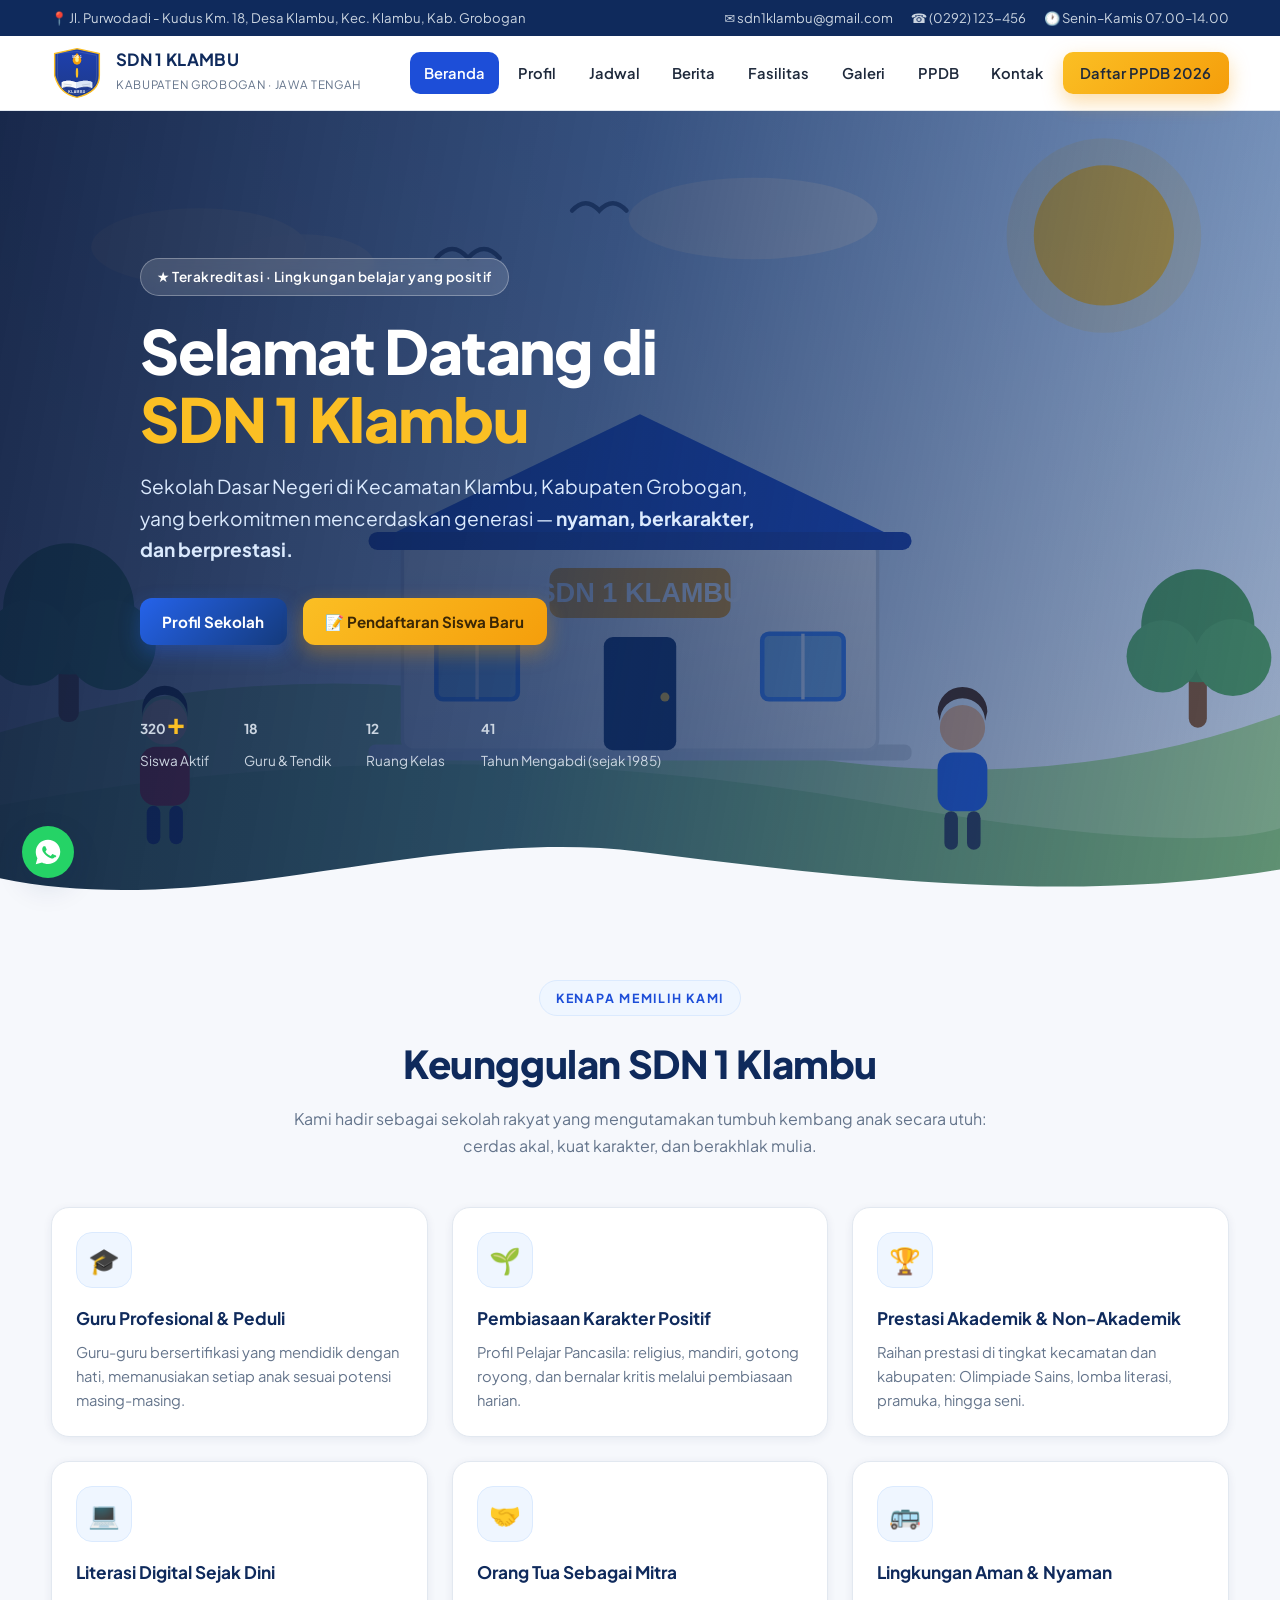
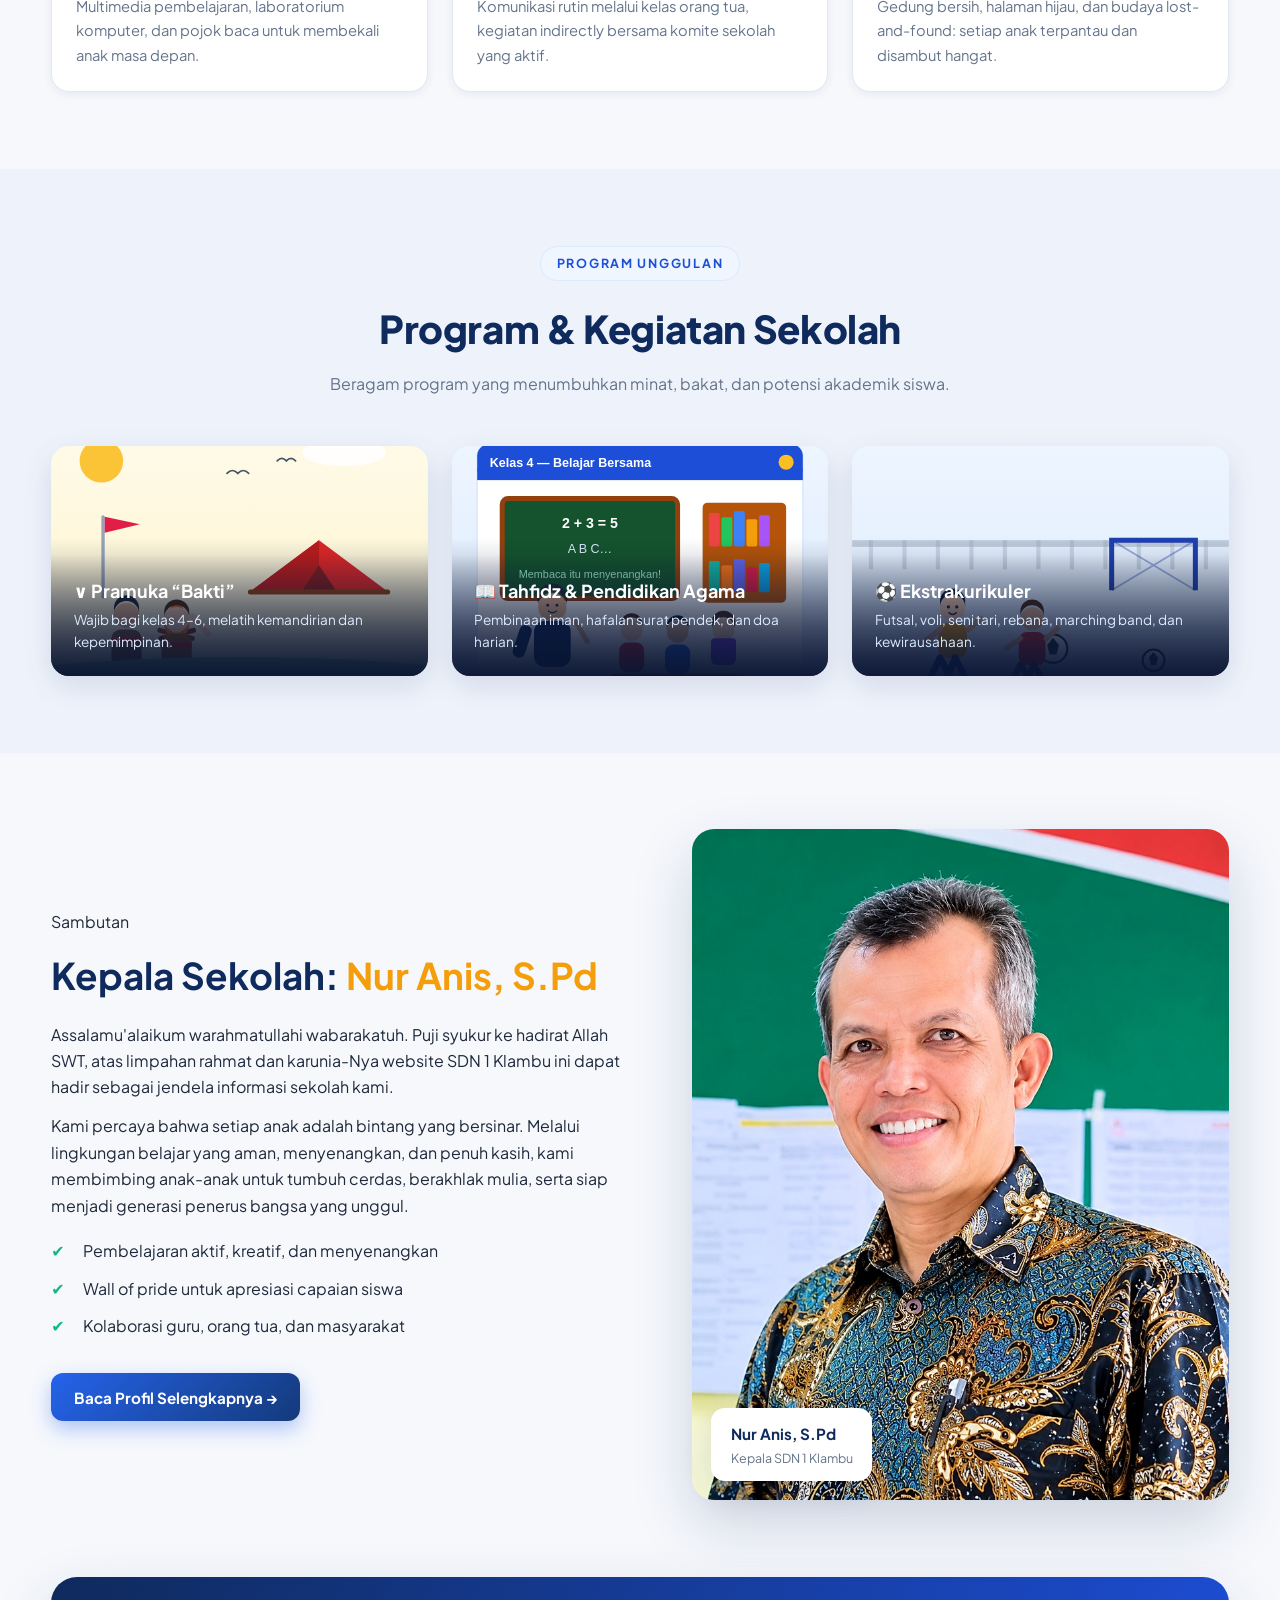
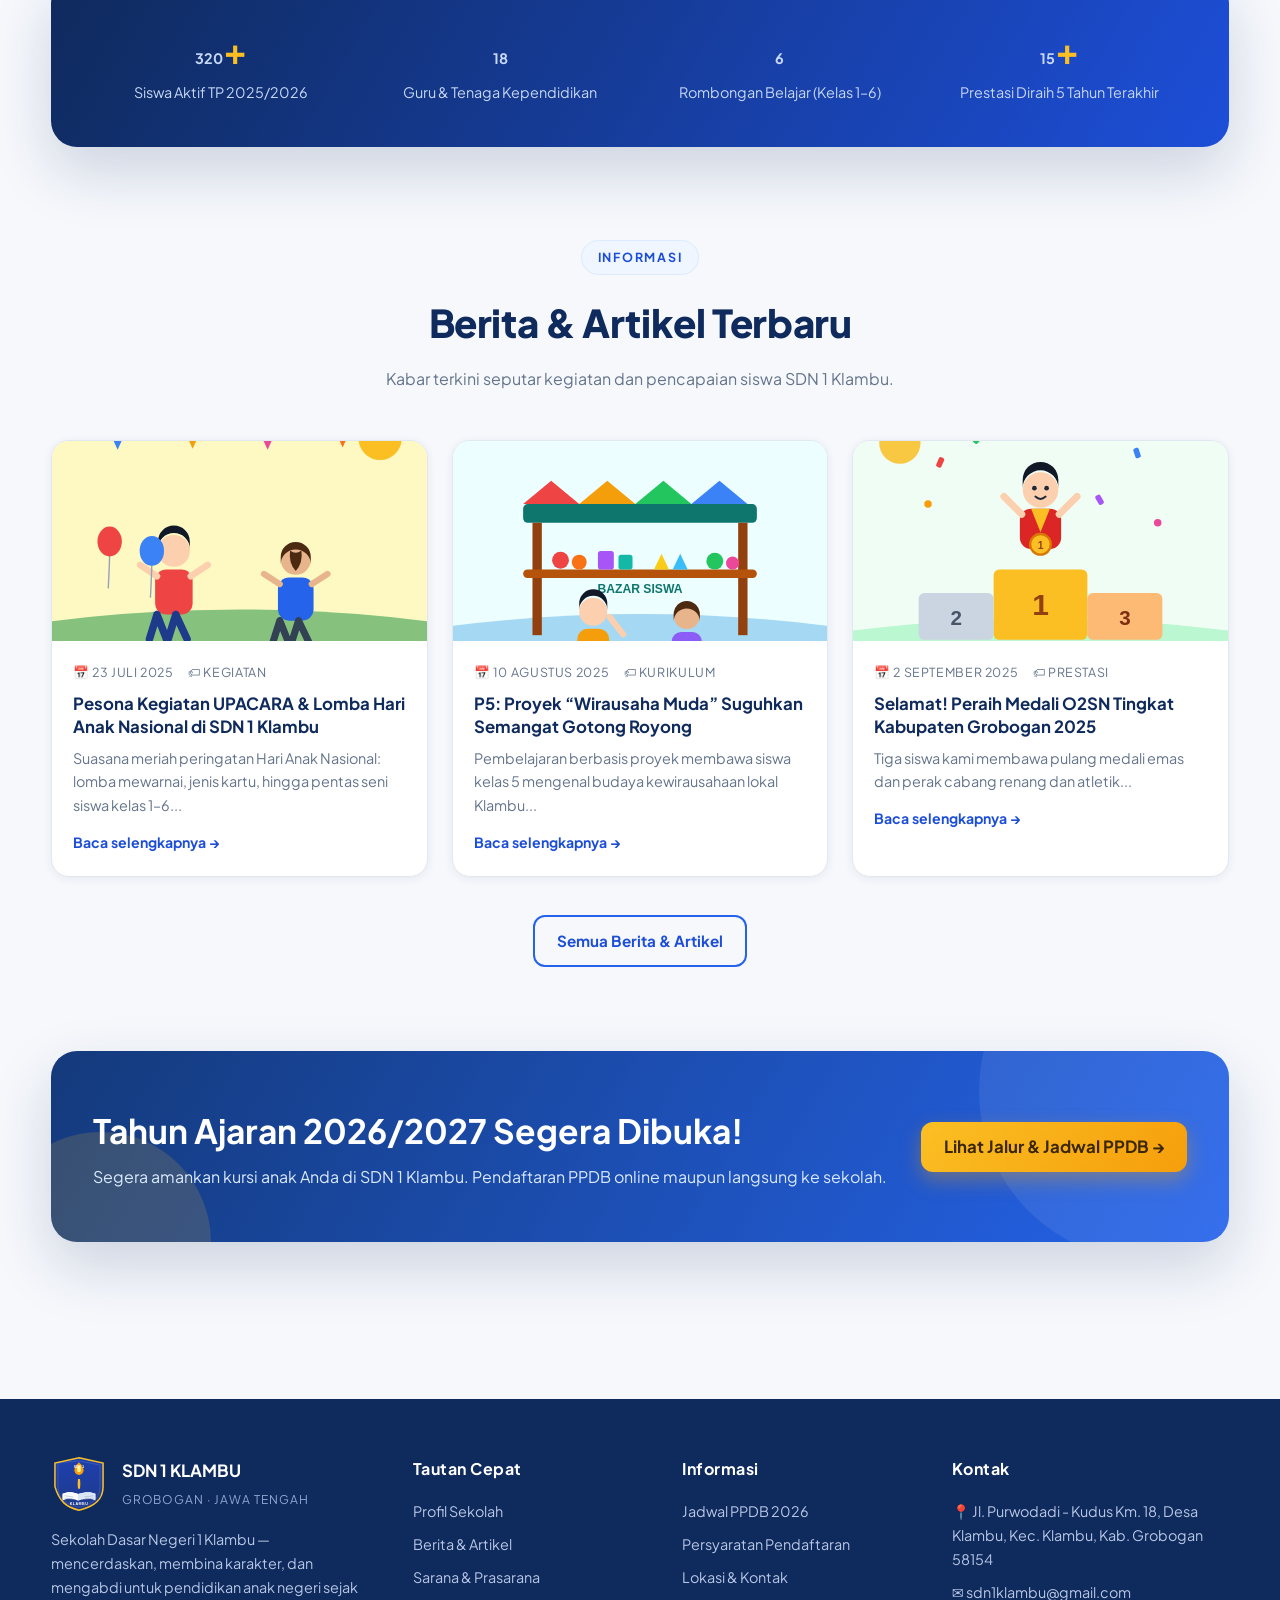
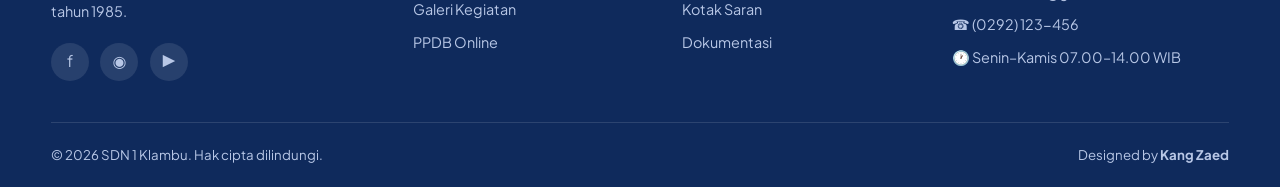
==== commit 89048722: "Responsif menyeluruh: fix scroll horizontal HP, drawer+backdrop, tablet, admin mobile" ====
--- a/index.html
+++ b/index.html
@@ -55,6 +55,7 @@
     </button>
   </div>
 </header>
+<div class="menu-backdrop" onclick="document.querySelector('.burger').click()"></div>
 
 <!-- ===== Hero ===== -->
 <section class="hero">
--- a/css/style.css
+++ b/css/style.css
@@ -26,6 +26,7 @@
 }
 *{margin:0;padding:0;box-sizing:border-box}
 html{scroll-behavior:smooth}
+html,body{overflow-x:clip;max-width:100vw}
 body{
   font-family:var(--font);
   color:var(--ink);
@@ -51,7 +52,7 @@
 .nav-inner{display:flex;align-items:center;justify-content:space-between;padding:.7rem 0;gap:1rem}
 .brand{display:flex;align-items:center;gap:.8rem;text-decoration:none!important}
 .brand img{width:52px;height:52px;object-fit:contain}
-.brand-text strong{display:block;color:var(--blue-900);font-size:1.08rem;line-height:1.2;letter-spacing:.02em}
+.brand-text strong{display:block;color:var(--blue-900);font-size:1.05rem;line-height:1.2;letter-spacing:.02em}
 .brand-text span{font-size:.72rem;color:var(--mute);letter-spacing:.06em;text-transform:uppercase}
 nav.menu{display:flex;gap:.35rem;align-items:center}
 nav.menu a{padding:.55rem .85rem;border-radius:10px;color:var(--ink);font-weight:600;font-size:.92rem;transition:.2s}
@@ -64,7 +65,10 @@
 .btn-gold:hover{transform:translateY(-2px)}
 .btn-outline{border:2px solid var(--blue-600);color:var(--blue-700);background:transparent}
 .btn-outline:hover{background:var(--blue-600);color:#fff}
-.burger{display:none;flex-direction:column;gap:5px;background:none;border:none;cursor:pointer;padding:.5rem}
+.burger{display:none;flex-direction:column;gap:5px;background:none;border:none;cursor:pointer;padding:.75rem;border-radius:10px}
+.burger:active{background:var(--blue-50)}
+.menu-backdrop{position:fixed;inset:0;background:rgba(10,20,45,.45);z-index:1100;opacity:0;pointer-events:none;transition:.3s}
+.menu-backdrop.show{opacity:1;pointer-events:auto}
 .burger span{width:26px;height:3px;background:var(--blue-900);border-radius:3px;transition:.3s}
 
 /* ---------- Hero ---------- */
@@ -260,7 +264,14 @@
   .hero-stats{gap:1.4rem}
 }
 @media(max-width:768px){
-  nav.menu{position:fixed;top:0;right:-100%;height:100vh;width:min(320px,80vw);background:#fff;flex-direction:column;align-items:flex-start;padding:5.5rem 2rem 2rem;gap:.4rem;box-shadow:var(--shadow-lg);transition:right .35s;z-index:1200}
+  .brand img{width:44px;height:44px}
+  .brand-text strong{font-size:.95rem}
+  .brand-text span{font-size:.62rem}
+  .hero{min-height:72vh}
+  .hero .container{padding:4rem 0 4.5rem}
+  .hero-stats{margin-top:2.2rem}
+  nav.menu{position:fixed;top:0;right:-100%;height:100vh;width:min(320px,80vw);background:#fff;flex-direction:column;align-items:flex-start;padding:5.5rem 2rem 2rem;gap:.4rem;box-shadow:var(--shadow-lg);transition:right .35s, visibility .35s;z-index:1200;visibility:hidden}
+  nav.menu.open{visibility:visible}
   nav.menu.open{right:0}
   nav.menu a{width:100%;padding:.9rem 1rem}
   .burger{display:flex;z-index:1300}
@@ -276,7 +287,35 @@
   .footer-main{grid-template-columns:1fr;gap:1.8rem}
   .topbar .tb-right{display:none}
 }
+@media(min-width:481px) and (max-width:1024px){
+  .hero{min-height:76vh}
+  .hero-stats{gap:1.8rem;grid-template-columns:repeat(2,auto)}
+  .profile-grid{gap:2rem}
+  .cta-band{padding:2.6rem 2rem}
+  .stats-strip{grid-template-columns:repeat(2,1fr)}
+}
+/* landscape HP */
+@media(max-height:480px) and (orientation:landscape){
+  .hero{min-height:130vh}
+}
 @media(max-width:480px){
+  section.sec{padding:3.2rem 0}
+  .page-hero{padding:3.4rem 0 2.6rem}
+  .topbar{font-size:.72rem}
+  .topbar .tb-item:first-child{max-width:100%}
+  .card .card-body{padding:1.15rem}
+  .vm-card{padding:1.5rem}
+  .cta-band{padding:2rem 1.3rem}
+  .step{padding:1.25rem}
+  table.jadwal{font-size:.85rem}
+  .kal-item{padding:.9rem 1rem}
+  .footer-bottom{justify-content:center;text-align:center}
+  .footer-credit{justify-content:center;flex-wrap:wrap}
+  #toTop{right:1rem;bottom:1rem;width:42px;height:42px}
+  .wa-float{left:1rem;bottom:1rem;width:46px;height:46px}
+  .lightbox{padding:1rem}
+  .info-panel{padding:1.4rem}
+  .contact-card{padding:1.4rem}
   .steps{grid-template-columns:1fr}
   .galeri-grid{grid-template-columns:repeat(2,1fr)}
   .hero-stats{gap:1rem}
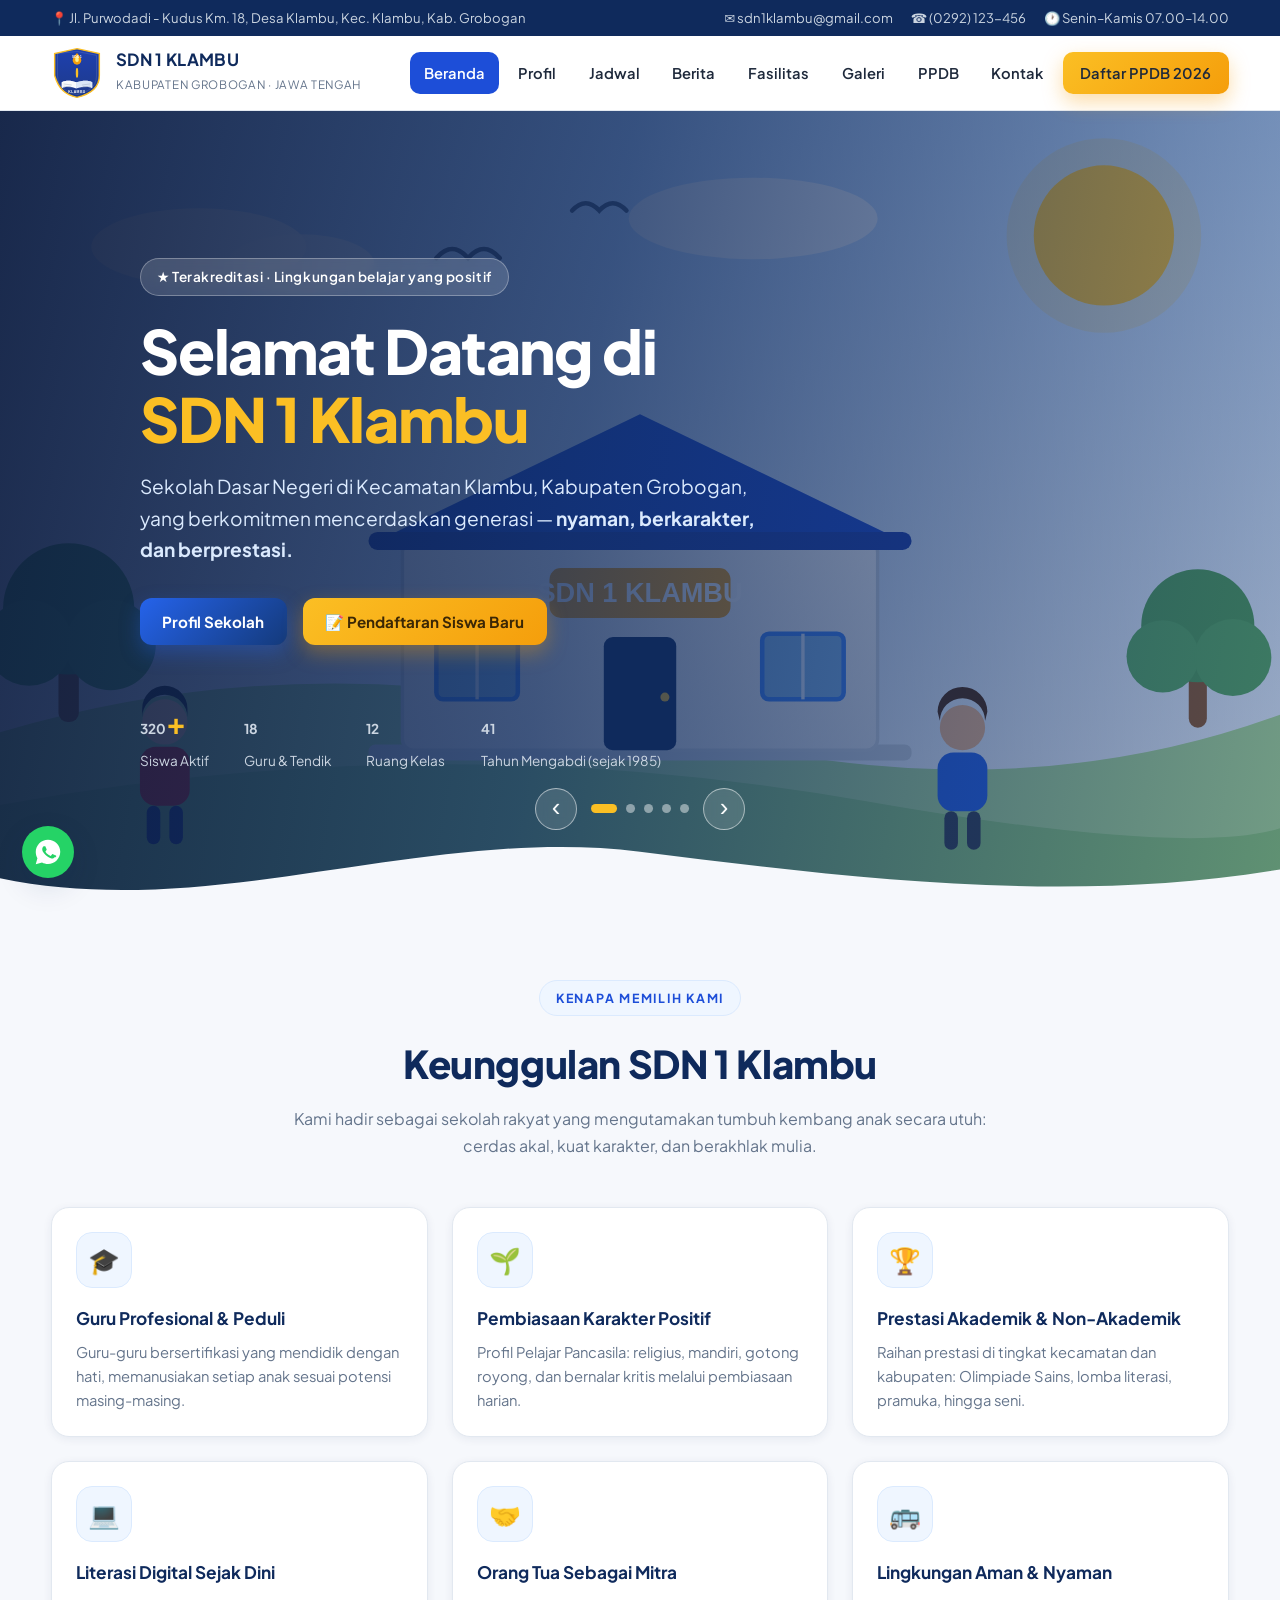
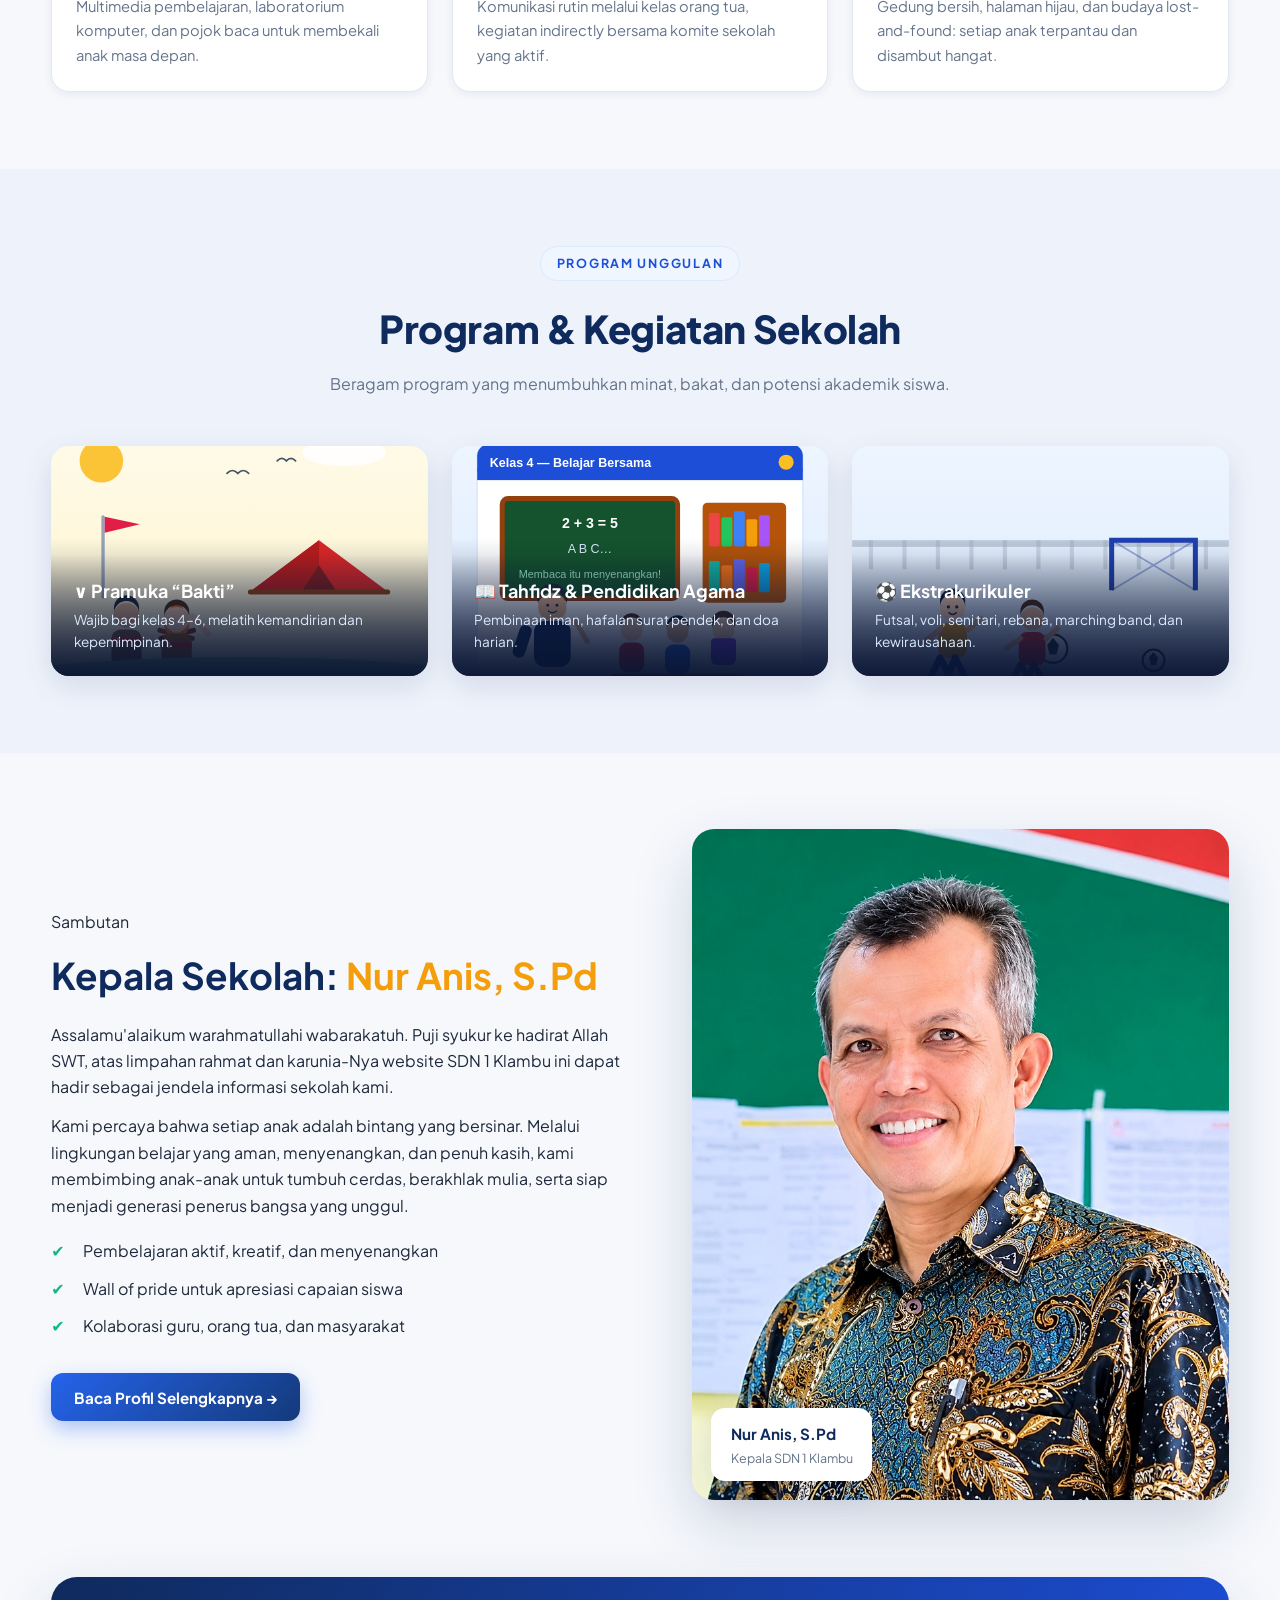
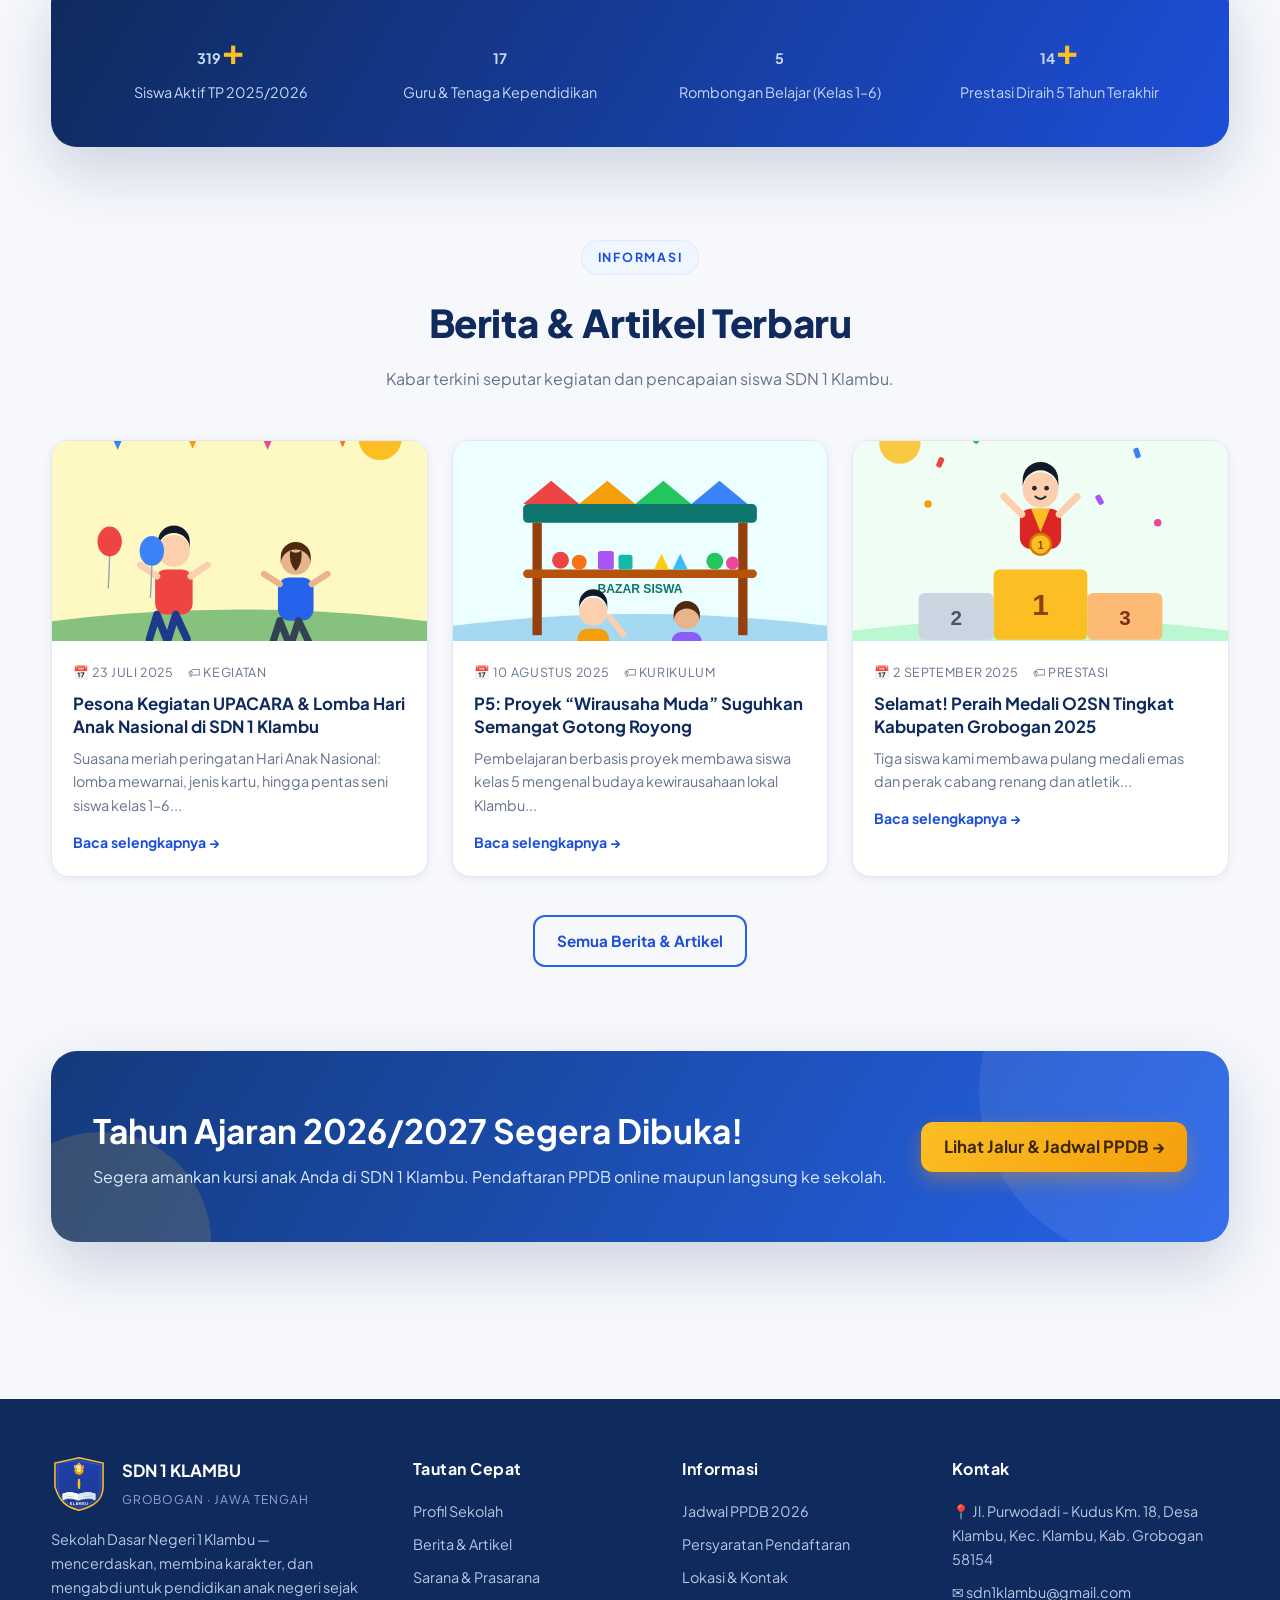
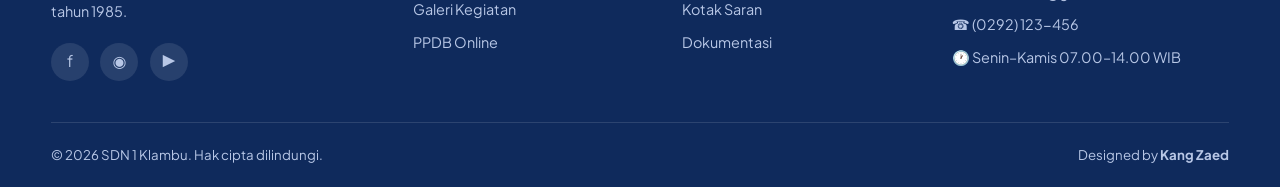
==== commit 3be3bbc0: "Hero slider 5 gambar: autoplay + panah + dots tengah bawah" ====
--- a/index.html
+++ b/index.html
@@ -59,7 +59,13 @@
 
 <!-- ===== Hero ===== -->
 <section class="hero">
-  <div class="hero-bg"></div>
+  <div class="hero-slider">
+    <div class="hero-slide active" style="background-image:url('assets/img/hero-sekolah.svg')"></div>
+    <div class="hero-slide" style="background-image:url('assets/img/sekolah-depan.svg')"></div>
+    <div class="hero-slide" style="background-image:url('assets/img/pramuka.svg')"></div>
+    <div class="hero-slide" style="background-image:url('assets/img/kelas-belajar.svg')"></div>
+    <div class="hero-slide" style="background-image:url('assets/img/olahraga.svg')"></div>
+  </div>
   <div class="container">
     <span class="hero-badge">★ Terakreditasi · Lingkungan belajar yang positif</span>
     <h1>Selamat Datang di<br><em>SDN 1 Klambu</em></h1>
@@ -74,6 +80,12 @@
       <div class="stat"><b><span data-count="12">0</span></b><span>Ruang Kelas</span></div>
       <div class="stat"><b><span data-count="41">0</span></b><span>Tahun Mengabdi (sejak 1985)</span></div>
     </div>
+  </div>
+  <!-- Kontrol slider: panah + titik, tengah bawah -->
+  <div class="hero-slider-nav">
+    <button class="hs-arrow" id="hsPrev" aria-label="Slide sebelumnya">‹</button>
+    <div class="hs-dots" id="hsDots"></div>
+    <button class="hs-arrow" id="hsNext" aria-label="Slide berikutnya">›</button>
   </div>
   <svg class="wave" viewBox="0 0 1440 90" preserveAspectRatio="none"><path fill="#f6f8fc" d="M0,60 C240,110 480,0 720,30 C960,60 1200,90 1440,50 L1440,90 L0,90 Z"></path></svg>
 </section>
--- a/css/style.css
+++ b/css/style.css
@@ -73,9 +73,22 @@
 
 /* ---------- Hero ---------- */
 .hero{position:relative;min-height:88vh;display:flex;align-items:center;color:#fff;overflow:hidden}
-.hero-bg{position:absolute;inset:0;background:url('../assets/img/hero-sekolah.svg') center/cover no-repeat;transform:scale(1.05);animation:heroZoom 18s ease-out forwards}
+
+/* slider */
+.hero-slider{position:absolute;inset:0;z-index:0;overflow:hidden}
+.hero-slide{position:absolute;inset:0;background:center/cover no-repeat;opacity:0;transform:scale(1.08);transition:opacity 1.1s ease,transform 7s linear}
+.hero-slide.active{opacity:1;transform:scale(1)}
+.hero::after{content:'';position:absolute;inset:0;background:linear-gradient(100deg,rgba(10,25,60,.92) 0%,rgba(15,42,92,.78) 45%,rgba(15,42,92,.35) 100%);z-index:1}
+
+/* kontrol slider: panah + titik — tengah bawah */
+.hero-slider-nav{position:absolute;bottom:4.6rem;left:50%;transform:translateX(-50%);display:flex;align-items:center;gap:.9rem;z-index:4}
+.hs-arrow{width:42px;height:42px;border-radius:50%;border:1.5px solid rgba(255,255,255,.55);background:rgba(255,255,255,.12);backdrop-filter:blur(6px);color:#fff;font-size:1.6rem;line-height:1;cursor:pointer;display:grid;place-items:center;transition:.25s;padding:0 0 3px}
+.hs-arrow:hover{background:rgba(255,255,255,.3);transform:scale(1.08)}
+.hs-dots{display:flex;gap:.55rem;align-items:center}
+.hs-dot{width:9px;height:9px;border-radius:50%;border:none;background:rgba(255,255,255,.45);cursor:pointer;transition:.3s;padding:0}
+.hs-dot.active{background:var(--gold-400);width:26px;border-radius:999px}
+
 @keyframes heroZoom{to{transform:scale(1)}}
-.hero::after{content:'';position:absolute;inset:0;background:linear-gradient(100deg,rgba(10,25,60,.92) 0%,rgba(15,42,92,.78) 45%,rgba(15,42,92,.35) 100%)}
 .hero .container{position:relative;z-index:2;padding:6rem 0 5rem;max-width:1000px}
 .hero-badge{display:inline-flex;align-items:center;gap:.5rem;background:rgba(255,255,255,.14);border:1px solid rgba(255,255,255,.3);padding:.45rem 1rem;border-radius:999px;font-size:.85rem;font-weight:600;letter-spacing:.04em;backdrop-filter:blur(6px)}
 .hero h1{font-size:clamp(2.2rem,5vw,3.8rem);line-height:1.12;margin:1.2rem 0;font-weight:800;letter-spacing:-.02em}
